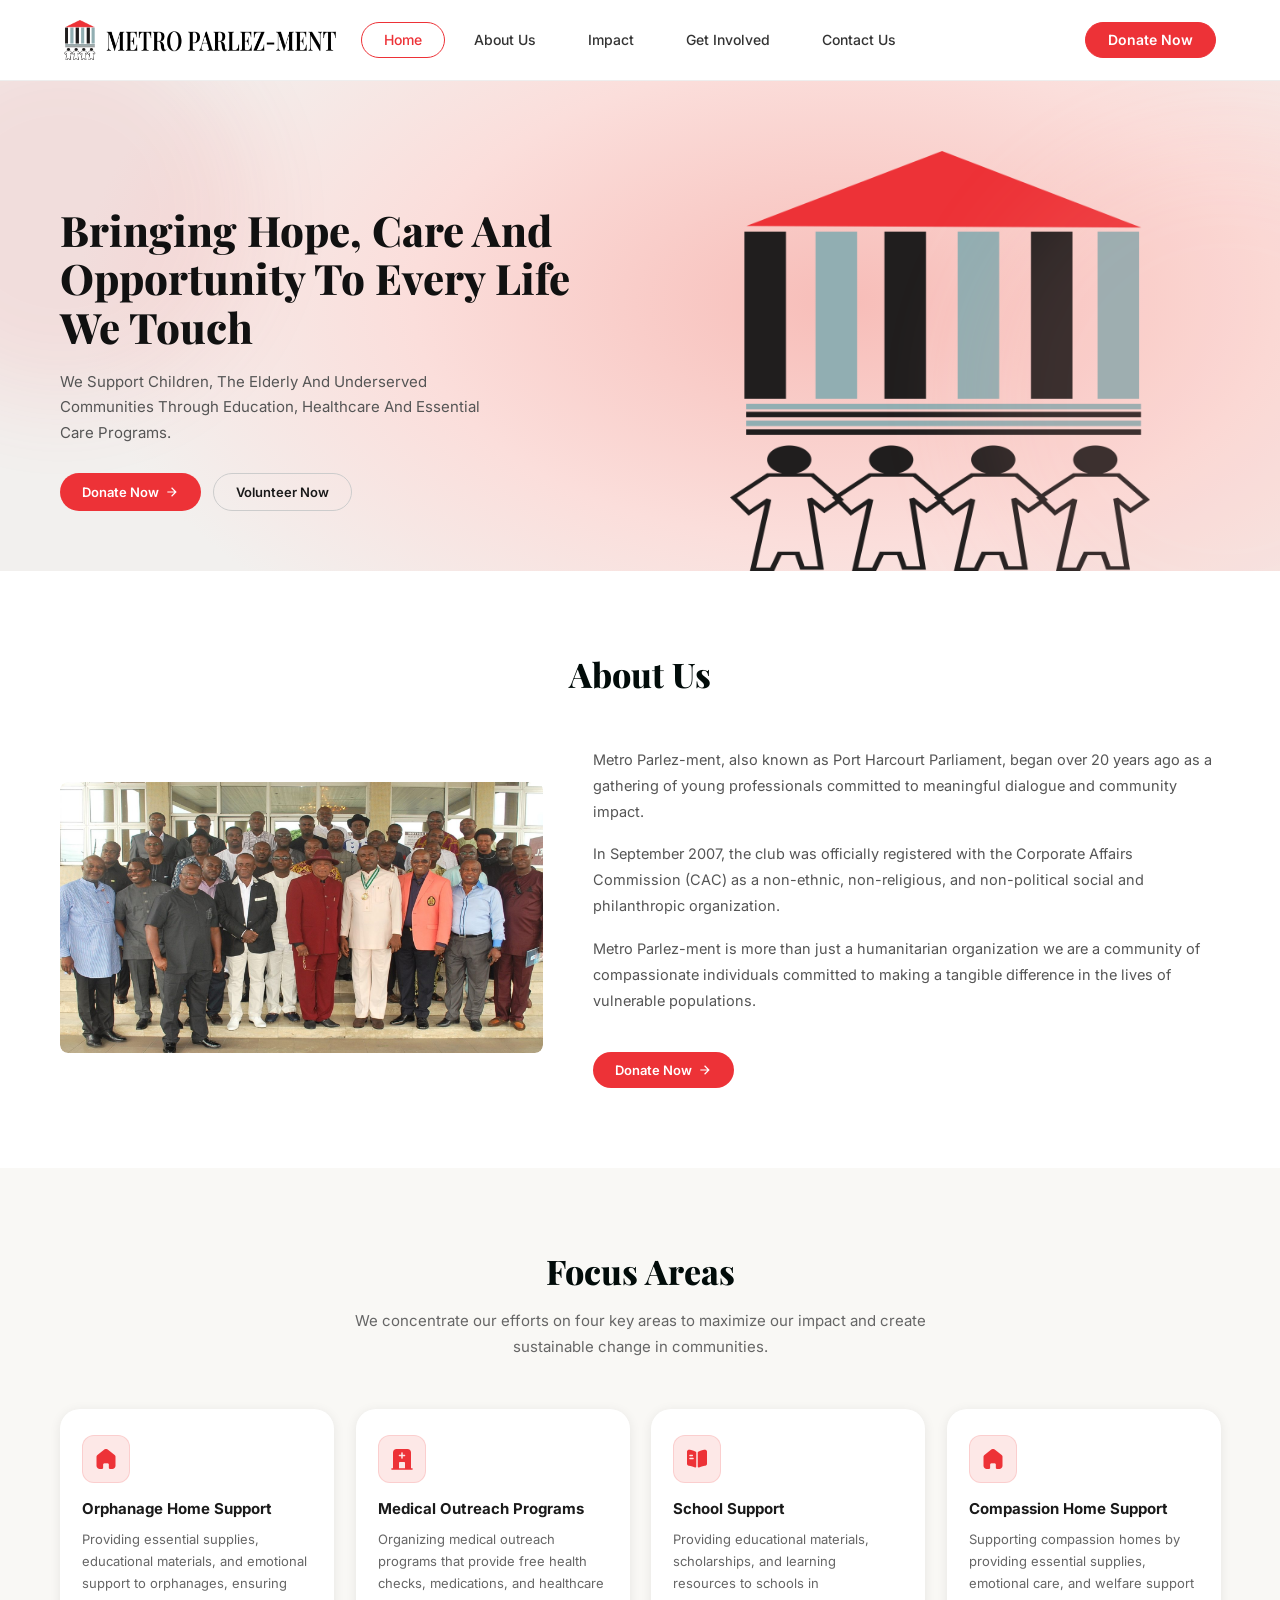
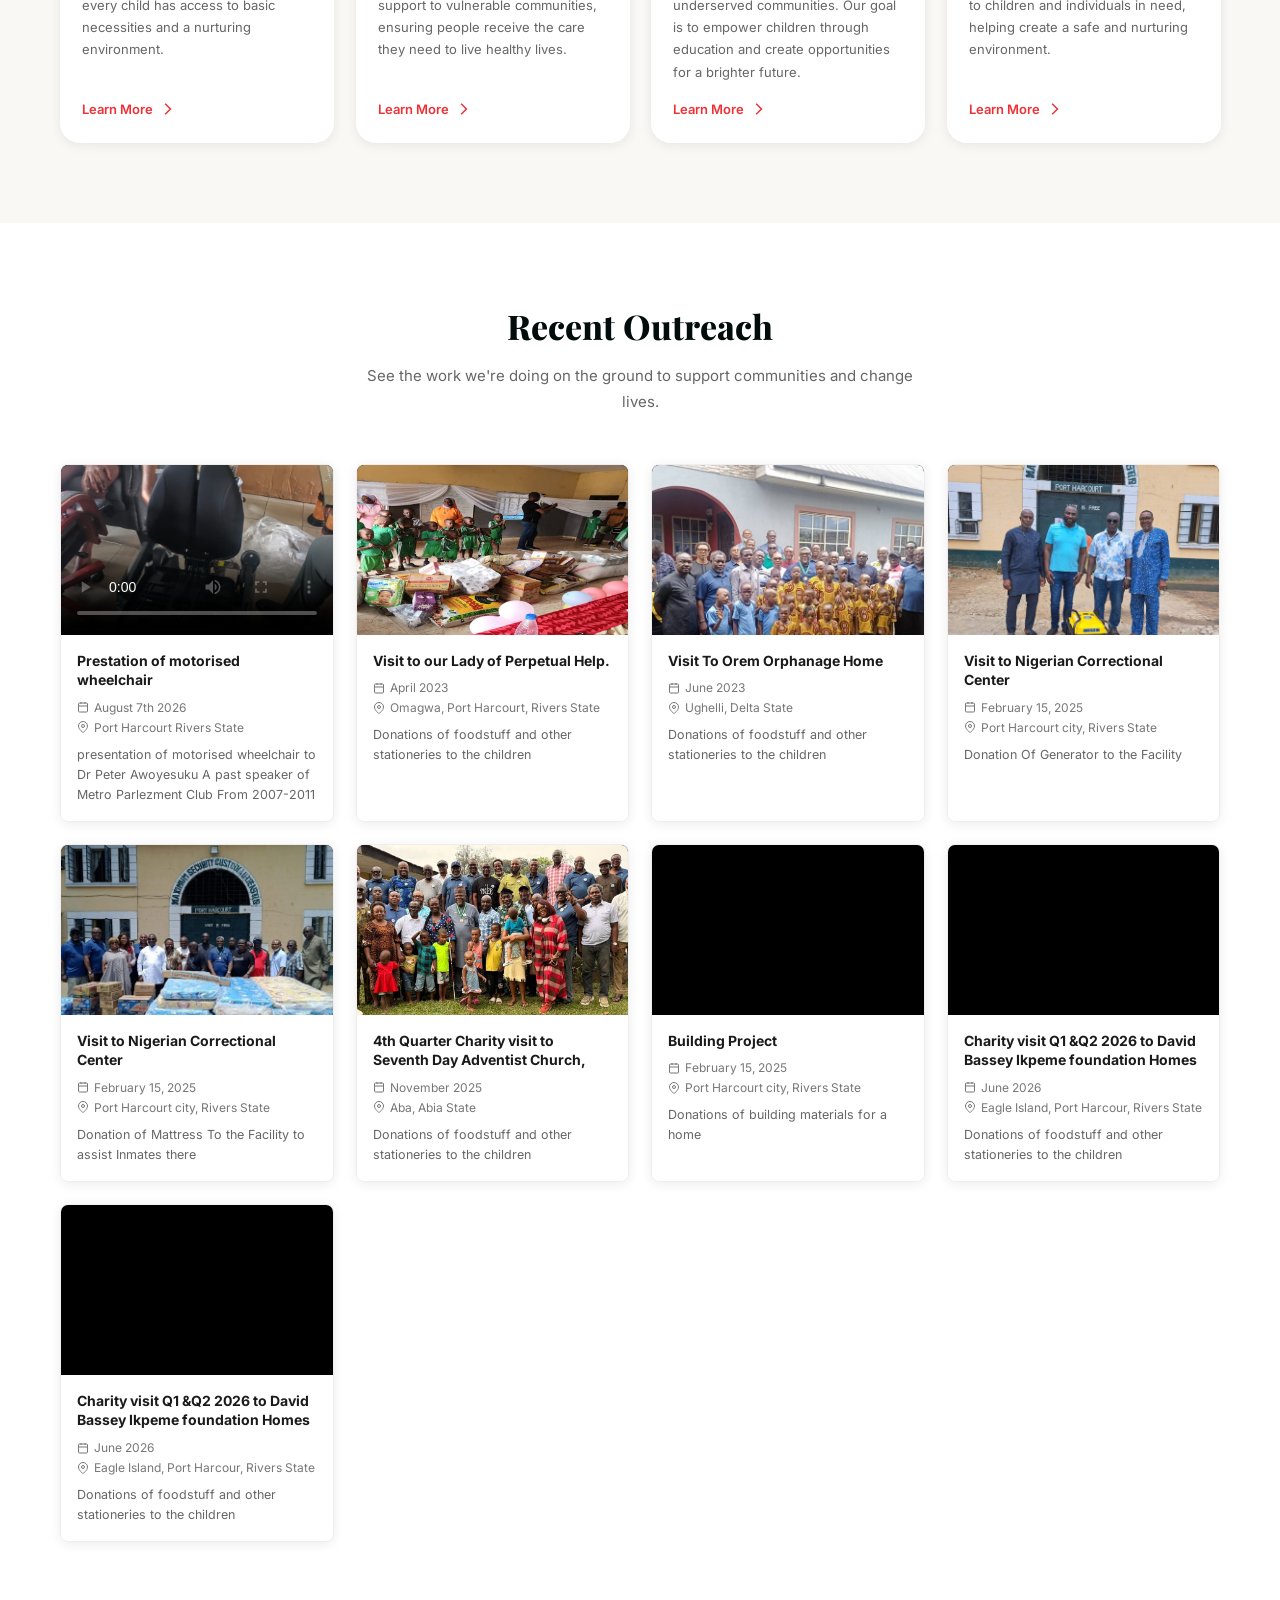
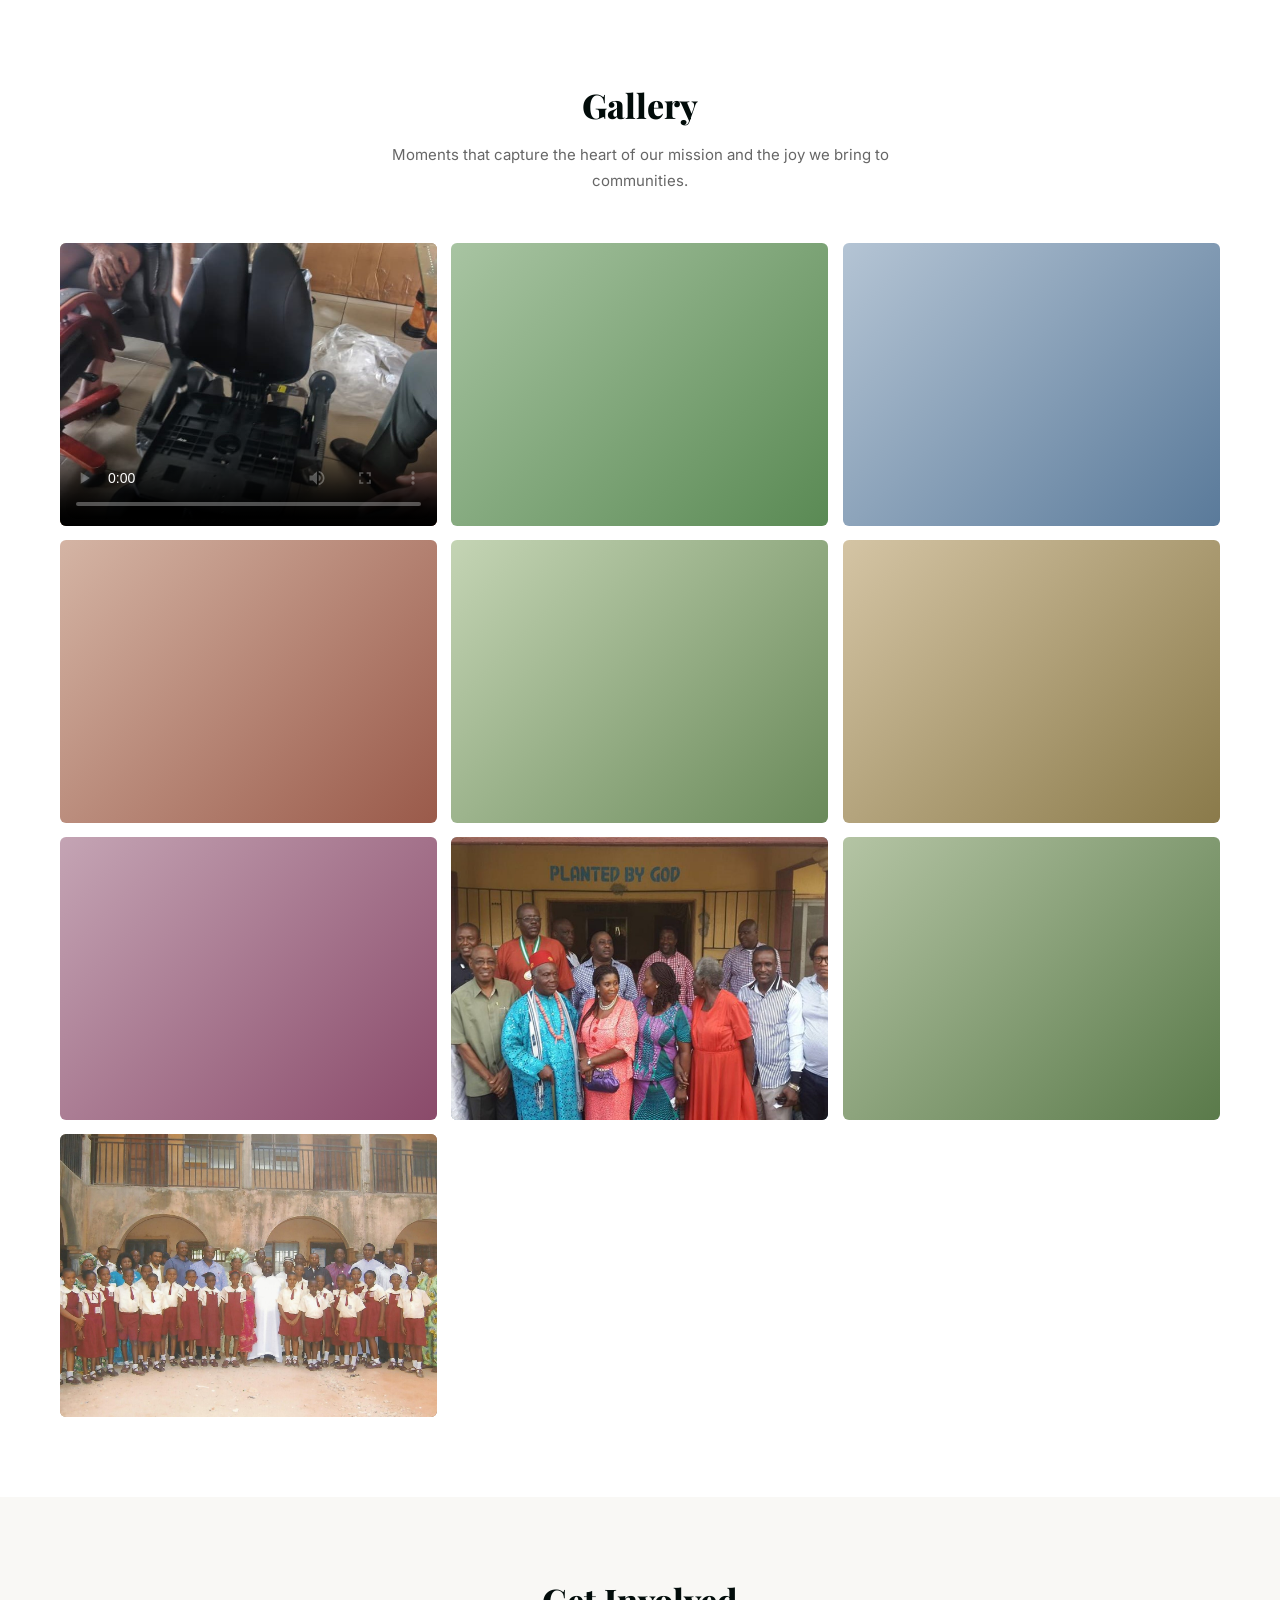
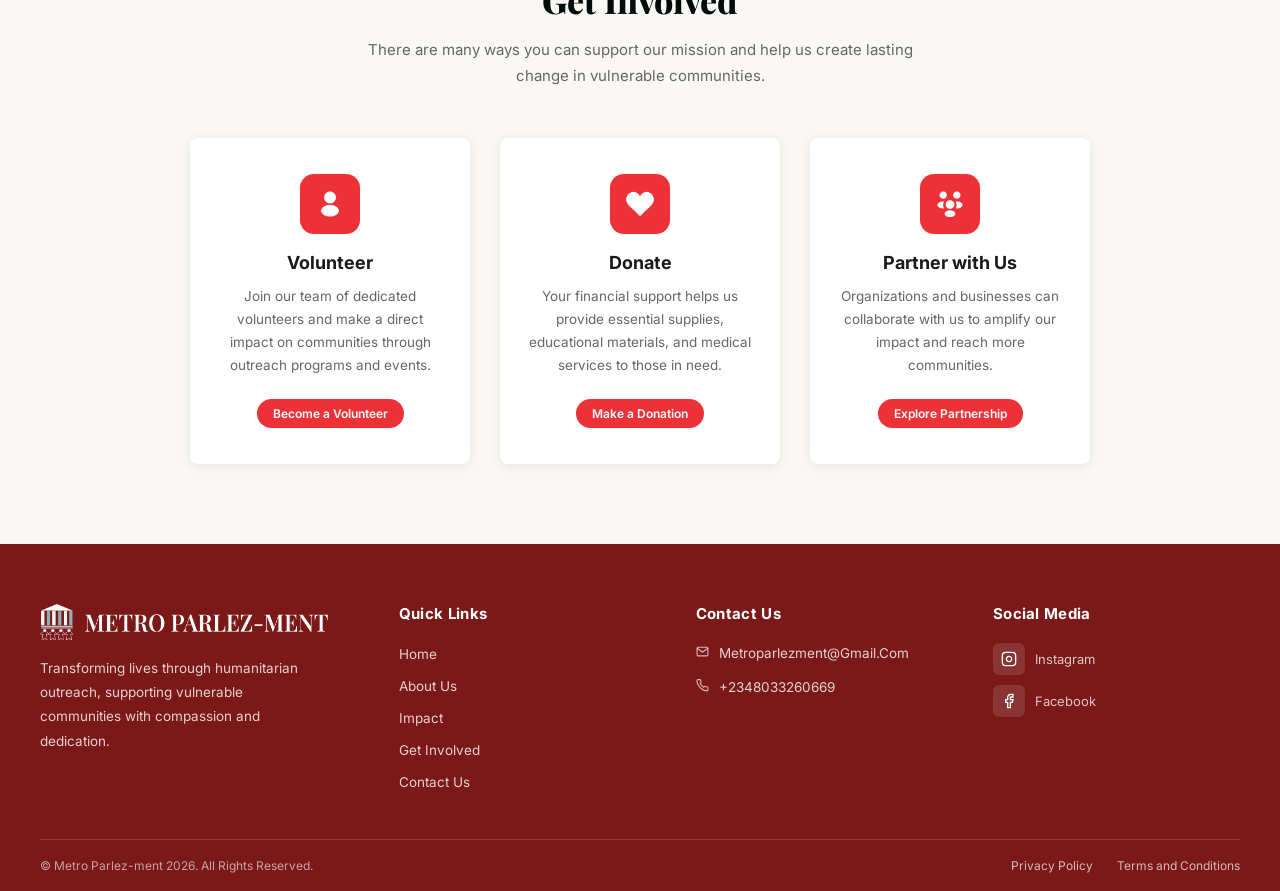
==== index.html @ 136efdf8 "update the website" ====
<!doctype html>
<html lang="en">
  <head>
    <meta charset="UTF-8" />
    <meta name="viewport" content="width=device-width, initial-scale=1.0" />
    <meta
      name="description"
      content="Metro Parlez-Ment is a charity and community outreach organization in Port Harcourt, Rivers State, focused on medical support, education, orphan care, and humanitarian impact."
    />
    <meta name="robots" content="index, follow" />
    <meta name="theme-color" content="#ed3237" />
    <meta
      property="og:title"
      content="Metro Parlez-Ment | Charity & Community Outreach in Port Harcourt"
    />
    <meta
      property="og:description"
      content="Supporting communities across Port Harcourt and beyond through outreach, care, education, and humanitarian impact."
    />
    <meta property="og:type" content="website" />
    <meta property="og:site_name" content="Metro Parlez-Ment" />
    <meta property="og:image" content="Asset/Logo-hero.png" />
    <meta property="og:locale" content="en_NG" />
    <meta name="twitter:card" content="summary_large_image" />
    <meta
      name="twitter:title"
      content="Metro Parlez-Ment | Charity & Community Outreach in Port Harcourt"
    />
    <meta
      name="twitter:description"
      content="Supporting communities across Port Harcourt and beyond through outreach, care, education, and humanitarian impact."
    />
    <link rel="canonical" href="https://www.metroparlez-ment.org/" />
    <title>
      Metro Parlez-Ment | Charity & Community Outreach in Port Harcourt
    </title>
    <link rel="preconnect" href="https://fonts.googleapis.com" />
    <link rel="preconnect" href="https://fonts.gstatic.com" crossorigin />
    <link
      href="https://fonts.googleapis.com/css2?family=Inter:wght@400;500;600;700;800&family=Playfair+Display:wght@600;700;800;900&display=swap"
      rel="stylesheet"
    />
    <style>
      *,
      *::before,
      *::after {
        box-sizing: border-box;
        margin: 0;
        padding: 0;
      }

      :root {
        --red: #ed3237;
        --red-dark: #be2929;
        --footer-bg: #7b1818;
        --text-dark: #1a1a1a;
        --text-heading: #020c0a;
        --text-muted: #555;
        --bg-light: #f5f4f0;
        --bg-white: #ffffff;
        --card-shadow: 0 2px 12px rgba(0, 0, 0, 0.08);
        --radius: 8px;
      }

      body {
        font-family: "Inter", sans-serif;
        color: var(--text-dark);
        background: #fff;
      }

      /* Display headings use the Playfair Display serif per Figma design tokens */
      h1,
      h2 {
        font-family: "Playfair Display", Georgia, serif;
        color: var(--text-heading);
      }

      a {
        text-decoration: none;
        color: inherit;
      }
      ul {
        list-style: none;
      }
      img {
        display: block;
        max-width: 100%;
      }

      .nav-logo {
        display: flex;
        align-items: center;
        gap: 12px;
        font-weight: 800;
        font-size: 13px;
        letter-spacing: 0.5px;
        text-transform: uppercase;
        color: #1a1a1a;
        white-space: nowrap;
        flex-shrink: 0;
      }

      .nav-logo img {
        height: 36px;
        width: auto;
        flex-shrink: 0;
      }

      /* ── BUTTONS ── */
      .btn {
        display: inline-flex;
        align-items: center;
        gap: 6px;
        padding: 10px 22px;
        border-radius: 24px;
        font-size: 13px;
        font-weight: 600;
        cursor: pointer;
        transition: all 0.2s;
        border: none;
      }
      .btn-primary {
        background: var(--red);
        color: #fff;
      }
      .btn-primary:hover {
        background: var(--red-dark);
      }
      .btn-outline {
        background: transparent;
        color: var(--text-dark);
        border: 1.5px solid #ccc;
      }
      .btn-outline:hover {
        border-color: #999;
      }
      .btn-sm {
        padding: 7px 16px;
        font-size: 12px;
      }

      /* ── HERO ── */
      .hero {
        position: relative;
        background: radial-gradient(
          ellipse 75% 110% at 66% 45%,
          #f7bdb8 0%,
          #fbdedb 45%,
          #f2f0ee 80%
        );
        padding: 70px 60px 0;
        display: grid;
        grid-template-columns: 1fr 1fr;
        align-items: end;
        gap: 40px;
        min-height: 440px;
        overflow: hidden;
      }
      .hero::before,
      .hero::after {
        content: "";
        position: absolute;
        border-radius: 50%;
        filter: blur(48px);
        opacity: 0.45;
        pointer-events: none;
      }
      .hero::before {
        width: 380px;
        height: 380px;
        top: -12%;
        left: -10%;
        background: rgba(237, 50, 55, 0.22);
        animation: hero-glow-drift 20s ease-in-out infinite;
      }
      .hero::after {
        width: 520px;
        height: 520px;
        bottom: -18%;
        right: -16%;
        background: rgba(255, 176, 170, 0.28);
        animation: hero-glow-drift-alt 22s ease-in-out infinite;
      }

      @keyframes hero-glow-drift {
        0%,
        100% {
          transform: translate3d(0, 0, 0) scale(1);
        }
        50% {
          transform: translate3d(18px, 12px, 0) scale(1.05);
        }
      }
      @keyframes hero-glow-drift-alt {
        0%,
        100% {
          transform: translate3d(0, 0, 0) scale(1);
        }
        50% {
          transform: translate3d(-20px, -14px, 0) scale(1.08);
        }
      }

      .hero-content {
        padding-bottom: 60px;
      }

      .hero-content h1,
      .hero-content p {
        opacity: 0;
        transform: translateY(20px);
        animation: hero-text-pop 1.15s ease-out forwards;
      }

      .hero-content h1 {
        font-size: 42px;
        font-weight: 800;
        line-height: 1.15;
        margin-bottom: 18px;
        color: #111;
        animation-delay: 0.2s;
      }

      .hero-content p {
        font-size: 15px;
        color: #555;
        line-height: 1.7;
        margin-bottom: 28px;
        max-width: 440px;
        animation-delay: 0.4s;
      }

      @keyframes hero-text-pop {
        to {
          opacity: 1;
          transform: translateY(0);
        }
      }

      .hero-actions {
        display: flex;
        gap: 12px;
        flex-wrap: wrap;
      }

      .hero-illustration {
        display: flex;
        justify-content: center;
        align-items: flex-end;
      }

      .hero-illustration img {
        width: 100%;
        max-width: 420px;
        height: auto;
        display: block;
      }

      /* ── SECTIONS SHARED ── */
      section {
        padding: 80px 60px;
        max-width: 1320px;
        margin-left: auto;
        margin-right: auto;
      }

      .section-header {
        text-align: center;
        margin-bottom: 50px;
      }
      .section-header h2 {
        font-size: 34px;
        font-weight: 800;
        margin-bottom: 14px;
      }
      .section-header p {
        font-size: 15px;
        color: #666;
        max-width: 580px;
        margin: 0 auto;
        line-height: 1.7;
      }

      /* ── ABOUT US ── */
      .about {
        background: #fff;
      }
      .about-grid {
        display: grid;
        grid-template-columns: 1fr 1.3fr;
        gap: 50px;
        align-items: center;
        max-width: none;
        margin: 0;
      }

      .about-image {
        border-radius: var(--radius);
        overflow: hidden;
      }

      .about-image img {
        width: 100%;
        height: auto;
        aspect-ratio: 16/9;
        object-fit: cover;
        max-height: 420px;
      }

      .about-image-placeholder {
        width: 100%;
        height: auto;
        aspect-ratio: 16/9;
        max-height: 420px;
        background: linear-gradient(135deg, #e8d5c4 0%, #c4a882 100%);
        display: flex;
        align-items: center;
        justify-content: center;
        border-radius: var(--radius);
        font-size: 14px;
        color: #8b6b4a;
      }

      .about-content h2 {
        font-size: 34px;
        font-weight: 800;
        margin-bottom: 20px;
      }

      .about-content p {
        font-size: 14.5px;
        color: #555;
        line-height: 1.8;
        margin-bottom: 16px;
      }

      /* ── FOCUS AREAS ── */
      .focus {
        background: #f9f8f5;
      }

      .focus-grid {
        display: grid;
        grid-template-columns: repeat(4, 1fr);
        gap: 22px;
        max-width: none;
        margin: 0;
      }

      .focus-card {
        background: #fff;
        border-radius: var(--radius);
        padding: 26px 22px;
        box-shadow: var(--card-shadow);
        display: flex;
        flex-direction: column;
      }

      /* All four focus icons share identical size, radius, border and tint */
      .focus-icon {
        width: 48px;
        height: 48px;
        border-radius: 12px;
        display: flex;
        align-items: center;
        justify-content: center;
        margin-bottom: 16px;
        font-size: 20px;
        background: #fde8e7;
        border: 1px solid rgba(237, 50, 55, 0.14);
      }
      .icon-red,
      .icon-green,
      .icon-blue {
        background: #fde8e7;
      }
      .focus-icon img {
        width: 24px;
        height: 24px;
        object-fit: contain;
      }

      .focus-card h3 {
        font-size: 15px;
        font-weight: 700;
        margin-bottom: 10px;
      }

      .focus-card p {
        font-size: 13px;
        color: #666;
        line-height: 1.7;
        margin-bottom: 18px;
        flex: 1 1 auto;
      }

      .learn-more {
        font-size: 13px;
        font-weight: 600;
        color: var(--red);
        display: inline-flex;
        align-items: center;
        gap: 8px;
        margin-top: auto;
      }
      .learn-more:hover {
        text-decoration: underline;
      }
      .learn-more .icon-arrow {
        width: 14px;
        height: 14px;
        display: inline-block;
      }
      .btn .icon-arrow,
      .btn-primary .icon-arrow {
        width: 14px;
        height: 14px;
        display: inline-block;
      }

      /* ── RECENT OUTREACH ── */
      .outreach {
        background: #fff;
      }

      .outreach-grid {
        display: grid;
        grid-template-columns: repeat(4, 1fr);
        gap: 22px;
        max-width: none;
        margin: 0;
      }

      .outreach-card {
        border-radius: var(--radius);
        overflow: hidden;
        border: 1px solid #eee;
        box-shadow: var(--card-shadow);
      }

      .outreach-card-img {
        height: 170px;
        background: linear-gradient(135deg, #c9b69a 0%, #a08060 100%);
        overflow: hidden;
      }

      .outreach-card-img img,
      .outreach-card-img video {
        width: 100%;
        height: 100%;
        object-fit: cover;
        object-position: center 18%;
        display: block;
        background: #000;
      }

      .outreach-card-body {
        padding: 16px;
      }

      .outreach-card-body h3 {
        font-size: 14px;
        font-weight: 700;
        margin-bottom: 10px;
        line-height: 1.4;
      }

      .outreach-meta {
        display: flex;
        flex-direction: column;
        gap: 5px;
        margin-bottom: 10px;
      }

      .outreach-meta span {
        font-size: 12px;
        color: #777;
        display: flex;
        align-items: center;
        gap: 5px;
      }

      .outreach-meta svg {
        flex-shrink: 0;
      }

      .outreach-card-body p {
        font-size: 12.5px;
        color: #666;
        line-height: 1.6;
      }

      /* ── GALLERY ── */
      .gallery {
        background: #fff;
        padding-top: 60px;
      }

      .gallery-grid {
        display: grid;
        grid-template-columns: repeat(3, 1fr);
        gap: 14px;
        max-width: none;
        margin: 0;
      }

      .gallery-item {
        border-radius: 6px;
        overflow: hidden;
        aspect-ratio: 4/3;
        background: linear-gradient(135deg, #c9b69a, #8a6545);
      }

      .gallery-item img,
      .gallery-item video {
        width: 100%;
        height: 100%;
        object-fit: cover;
        object-position: center 18%;
        display: block;
        transition: transform 0.3s;
      }

      .gallery-item:hover img,
      .gallery-item:hover video {
        transform: scale(1.04);
      }

      /* placeholder gallery items */
      .gallery-item:nth-child(1) {
        background: linear-gradient(135deg, #c9b69a 0%, #8a6545 100%);
      }
      .gallery-item:nth-child(2) {
        background: linear-gradient(135deg, #a8c4a2 0%, #5a8a54 100%);
      }
      .gallery-item:nth-child(3) {
        background: linear-gradient(135deg, #b4c4d4 0%, #5a7a9a 100%);
      }
      .gallery-item:nth-child(4) {
        background: linear-gradient(135deg, #d4b4a4 0%, #9a5a4a 100%);
      }
      .gallery-item:nth-child(5) {
        background: linear-gradient(135deg, #c4d4b4 0%, #6a8a5a 100%);
      }
      .gallery-item:nth-child(6) {
        background: linear-gradient(135deg, #d4c4a4 0%, #8a7a4a 100%);
      }
      .gallery-item:nth-child(7) {
        background: linear-gradient(135deg, #c4a4b4 0%, #8a4a6a 100%);
      }
      .gallery-item:nth-child(8) {
        background: linear-gradient(135deg, #a4b4c4 0%, #4a6a8a 100%);
      }
      .gallery-item:nth-child(9) {
        background: linear-gradient(135deg, #b4c4a4 0%, #5a7a4a 100%);
      }

      /* ── GET INVOLVED ── */
      .get-involved {
        background: #f9f8f5;
      }

      .involved-grid {
        display: grid;
        grid-template-columns: repeat(3, 1fr);
        gap: 30px;
        max-width: 900px;
        margin: 0 auto;
      }

      .involved-card {
        background: #fff;
        border-radius: var(--radius);
        padding: 36px 28px;
        text-align: center;
        box-shadow: var(--card-shadow);
      }

      .involved-icon {
        width: 60px;
        height: 60px;
        background: var(--red);
        border-radius: 14px;
        display: flex;
        align-items: center;
        justify-content: center;
        margin: 0 auto 18px;
      }

      .involved-card h3 {
        font-size: 18px;
        font-weight: 700;
        margin-bottom: 12px;
      }

      .involved-card p {
        font-size: 13.5px;
        color: #666;
        line-height: 1.7;
        margin-bottom: 22px;
      }

      /* ── FOOTER ── */
      footer {
        background: var(--footer-bg);
        color: #fff;
        padding: 60px 40px 0;
      }

      .footer-grid {
        display: grid;
        grid-template-columns: 1.5fr 1.2fr 1.2fr 1.2fr;
        gap: 50px;
        padding-bottom: 48px;
        max-width: 1320px;
        margin: 0 auto;
      }

      .footer-brand {
        padding-right: 20px;
      }

      .footer-brand .nav-logo {
        color: #fff;
        margin-bottom: 16px;
        font-size: 14px;
      }

      .footer-brand .nav-logo img {
        height: 36px;
        width: auto;
      }

      .footer-brand p {
        font-size: 13.5px;
        color: rgba(255, 255, 255, 0.8);
        line-height: 1.8;
        max-width: 280px;
      }

      .footer-col {
        display: flex;
        flex-direction: column;
      }

      .footer-col h4 {
        font-size: 15px;
        font-weight: 700;
        margin-bottom: 20px;
        color: #fff;
        letter-spacing: 0.3px;
      }

      .footer-col ul {
        display: flex;
        flex-direction: column;
        gap: 12px;
      }

      .footer-col ul li {
        margin-bottom: 0;
      }

      .footer-col ul li a {
        font-size: 13.5px;
        color: rgba(255, 255, 255, 0.8);
        transition: color 0.2s;
      }

      .footer-col ul li a:hover {
        color: #fff;
      }

      .footer-contact-item {
        display: flex;
        align-items: flex-start;
        gap: 10px;
        margin-bottom: 14px;
        font-size: 13.5px;
        color: rgba(255, 255, 255, 0.8);
        line-height: 1.5;
      }

      .footer-contact-item svg {
        margin-top: 2px;
        flex-shrink: 0;
      }

      .social-links {
        display: flex;
        flex-direction: column;
        gap: 10px;
      }

      .social-link {
        display: flex;
        align-items: center;
        gap: 10px;
        font-size: 13px;
        color: rgba(255, 255, 255, 0.75);
        transition: color 0.2s;
      }

      .social-link:hover {
        color: #fff;
      }

      .social-icon {
        width: 32px;
        height: 32px;
        border-radius: 6px;
        background: rgba(255, 255, 255, 0.12);
        display: flex;
        align-items: center;
        justify-content: center;
      }

      .footer-bottom {
        border-top: 1px solid rgba(255, 255, 255, 0.15);
        padding: 18px 0;
        display: flex;
        align-items: center;
        justify-content: space-between;
      }

      .footer-bottom p {
        font-size: 12px;
        color: rgba(255, 255, 255, 0.6);
      }

      .footer-bottom-links {
        display: flex;
        gap: 24px;
      }

      .footer-bottom-links a {
        font-size: 12px;
        color: rgba(255, 255, 255, 0.7);
      }

      .footer-bottom-links a:hover {
        color: #fff;
      }

      /* ── DIVIDER SPACING ── */
      .about-standalone {
        padding: 80px 60px;
      }
      .about-standalone .section-header {
        margin-bottom: 50px;
      }

      /* ════════════════════════════════════════
         RESPONSIVE — TABLET (769px – 1024px)
      ════════════════════════════════════════ */
      @media (min-width: 769px) and (max-width: 1024px) {
        section {
          padding: 60px 30px;
        }
        .about-standalone {
          padding: 60px 30px;
        }
        footer {
          padding: 50px 30px 0;
        }

        .hero {
          padding: 50px 30px 0 !important;
        }
        .hero-content {
          padding: 0 0 40px !important;
        }
        .hero-content h1 {
          font-size: 34px;
        }

        .about-grid {
          gap: 30px;
        }
        .focus-grid {
          grid-template-columns: repeat(2, 1fr);
        }
        .outreach-grid {
          grid-template-columns: repeat(2, 1fr);
        }

        .footer-grid {
          grid-template-columns: 1fr 1fr;
          gap: 28px;
        }
      }

      /* ════════════════════════════════════════
         RESPONSIVE — MOBILE (≤ 768px)
      ════════════════════════════════════════ */
      @media (max-width: 768px) {
        /* Hero */
        .hero {
          grid-template-columns: 1fr !important;
          padding: 36px 16px 0 !important;
          min-height: auto;
          gap: 0;
        }
        .hero-content {
          padding: 0 0 30px !important;
        }
        .hero-content h1 {
          font-size: 26px;
        }
        .hero-content p {
          font-size: 14px;
        }
        .hero-illustration {
          display: none;
        }

        /* Sections */
        section {
          padding: 50px 16px;
        }
        .about-standalone {
          padding: 50px 16px;
        }
        .gallery {
          padding-top: 50px;
        }

        /* Section header */
        .section-header h2 {
          font-size: 24px;
        }

        /* About */
        .about-grid {
          grid-template-columns: 1fr;
          gap: 24px;
        }

        /* Focus areas */
        .focus-grid {
          grid-template-columns: repeat(2, 1fr);
          gap: 14px;
        }
        .focus-card {
          padding: 18px 16px;
        }

        /* Outreach */
        .outreach-grid {
          grid-template-columns: 1fr;
        }

        /* Gallery */
        .gallery-grid {
          grid-template-columns: repeat(2, 1fr);
          gap: 8px;
        }

        /* Get Involved */
        .involved-grid {
          grid-template-columns: 1fr;
          max-width: 100%;
        }

        /* Footer */
        footer {
          padding: 40px 16px 0;
        }
        .footer-grid {
          grid-template-columns: 1fr;
          gap: 28px;
        }
        .footer-bottom {
          flex-direction: column;
          gap: 8px;
          text-align: center;
          padding: 16px 0;
        }
      }
    </style>
    <link rel="stylesheet" href="nav.css" />
    <script src="nav.js" defer></script>
  </head>
  <body>
    <!-- HERO -->
    <section class="hero">
      <div class="hero-content">
        <h1>Bringing Hope, Care And Opportunity To Every Life We Touch</h1>
        <p>
          We Support Children, The Elderly And Underserved Communities Through
          Education, Healthcare And Essential Care Programs.
        </p>
        <div class="hero-actions">
          <a href="donate.html" class="btn btn-primary"
            >Donate Now
            <svg
              class="icon-arrow"
              width="14"
              height="14"
              viewBox="0 -960 960 960"
              fill="currentColor"
              xmlns="http://www.w3.org/2000/svg"
            >
              <path
                d="M647-440H160v-80h487L423-744l57-56 320 320-320 320-57-56 224-224Z"
              /></svg
          ></a>
          <a href="#involved" class="btn btn-outline">Volunteer Now</a>
        </div>
      </div>

      <div class="hero-illustration">
        <img src="Asset/Logo-hero.png" alt="Metro Parlez-Ment illustration" />
      </div>
    </section>

    <!-- ABOUT US -->
    <section id="about" class="about-standalone">
      <div class="section-header">
        <h2>About Us</h2>
      </div>
      <div class="about-grid">
        <div class="about-image">
          <img
            loading="lazy"
            decoding="async"
            src="Asset/About-middle-image.jpg"
            alt="Metro Parlez-Ment group"
            style="
              width: 100%;
              object-fit: cover;
              border-radius: 8px;
              display: block;
            "
          />
        </div>
        <div class="about-content">
          <p>
            Metro Parlez-ment, also known as Port Harcourt Parliament, began
            over 20 years ago as a gathering of young professionals committed to
            meaningful dialogue and community impact.
          </p>
          <p style="margin-top: 12px">
            In September 2007, the club was officially registered with the
            Corporate Affairs Commission (CAC) as a non-ethnic, non-religious,
            and non-political social and philanthropic organization.
          </p>
          <p style="margin-top: 12px">
            Metro Parlez-ment is more than just a humanitarian organization we
            are a community of compassionate individuals committed to making a
            tangible difference in the lives of vulnerable populations.
          </p>
          <a href="donate.html" class="btn btn-primary" style="margin-top: 22px"
            >Donate Now
            <svg
              class="icon-arrow"
              width="14"
              height="14"
              viewBox="0 -960 960 960"
              fill="currentColor"
              xmlns="http://www.w3.org/2000/svg"
            >
              <path
                d="M647-440H160v-80h487L423-744l57-56 320 320-320 320-57-56 224-224Z"
              /></svg
          ></a>
        </div>
      </div>
    </section>

    <!-- FOCUS AREAS -->
    <section id="focus" class="focus">
      <div class="section-header">
        <h2>Focus Areas</h2>
        <p>
          We concentrate our efforts on four key areas to maximize our impact
          and create sustainable change in communities.
        </p>
      </div>
      <div class="focus-grid">
        <div class="focus-card">
          <div class="focus-icon icon-red">
            <img
              loading="lazy"
              decoding="async"
              src="Asset/Icon/home.png"
              alt="Home"
              style="width: 24px; height: 24px; object-fit: contain"
            />
          </div>
          <h3>Orphanage Home Support</h3>
          <p>
            Providing essential supplies, educational materials, and emotional
            support to orphanages, ensuring every child has access to basic
            necessities and a nurturing environment.
          </p>
          <a href="impact.html" class="learn-more"
            >Learn More
            <svg
              class="icon-arrow"
              width="14"
              height="14"
              viewBox="0 -960 960 960"
              fill="currentColor"
              xmlns="http://www.w3.org/2000/svg"
            >
              <path
                d="m321-80-71-71 329-329-329-329 71-71 400 400L321-80Z"
              /></svg
          ></a>
        </div>

        <div class="focus-card">
          <div class="focus-icon icon-green">
            <img
              loading="lazy"
              decoding="async"
              src="Asset/Icon/hospital.png"
              alt="Hospital"
              style="width: 24px; height: 24px; object-fit: contain"
            />
          </div>
          <h3>Medical Outreach Programs</h3>
          <p>
            Organizing medical outreach programs that provide free health
            checks, medications, and healthcare support to vulnerable
            communities, ensuring people receive the care they need to live
            healthy lives.
          </p>
          <a href="impact.html" class="learn-more"
            >Learn More
            <svg
              class="icon-arrow"
              width="14"
              height="14"
              viewBox="0 -960 960 960"
              fill="currentColor"
              xmlns="http://www.w3.org/2000/svg"
            >
              <path
                d="m321-80-71-71 329-329-329-329 71-71 400 400L321-80Z"
              /></svg
          ></a>
        </div>

        <div class="focus-card">
          <div class="focus-icon icon-blue">
            <img
              loading="lazy"
              decoding="async"
              src="Asset/Icon/book.png"
              alt="Book"
              style="width: 24px; height: 24px; object-fit: contain"
            />
          </div>
          <h3>School Support</h3>
          <p>
            Providing educational materials, scholarships, and learning
            resources to schools in underserved communities. Our goal is to
            empower children through education and create opportunities for a
            brighter future.
          </p>
          <a href="impact.html" class="learn-more"
            >Learn More
            <svg
              class="icon-arrow"
              width="14"
              height="14"
              viewBox="0 -960 960 960"
              fill="currentColor"
              xmlns="http://www.w3.org/2000/svg"
            >
              <path
                d="m321-80-71-71 329-329-329-329 71-71 400 400L321-80Z"
              /></svg
          ></a>
        </div>

        <div class="focus-card">
          <div class="focus-icon icon-red">
            <img
              loading="lazy"
              decoding="async"
              src="Asset/Icon/home.png"
              alt="Home"
              style="width: 24px; height: 24px; object-fit: contain"
            />
          </div>
          <h3>Compassion Home Support</h3>
          <p>
            Supporting compassion homes by providing essential supplies,
            emotional care, and welfare support to children and individuals in
            need, helping create a safe and nurturing environment.
          </p>
          <a href="impact.html" class="learn-more"
            >Learn More
            <svg
              class="icon-arrow"
              width="14"
              height="14"
              viewBox="0 -960 960 960"
              fill="currentColor"
              xmlns="http://www.w3.org/2000/svg"
            >
              <path
                d="m321-80-71-71 329-329-329-329 71-71 400 400L321-80Z"
              /></svg
          ></a>
        </div>
      </div>
    </section>

    <!-- RECENT OUTREACH -->
    <section class="outreach">
      <div class="section-header">
        <h2>Recent Outreach</h2>
        <p>
          See the work we're doing on the ground to support communities and
          change lives.
        </p>
      </div>
      <div class="outreach-grid">
        <div class="outreach-card">
          <div class="outreach-card-img">
            <video
              controls
              preload="metadata"
              poster="Asset/Wheelchair.jpeg"
              aria-label="Presentation of motorised wheelchair"
            >
              <source src="Asset/wheelchair 2.mp4" type="video/mp4" />
            </video>
          </div>
          <div class="outreach-card-body">
            <h3>Prestation of motorised wheelchair</h3>
            <div class="outreach-meta">
              <span>
                <svg
                  width="12"
                  height="12"
                  viewBox="0 0 24 24"
                  fill="none"
                  stroke="currentColor"
                  stroke-width="2"
                >
                  <rect x="3" y="4" width="18" height="18" rx="2" ry="2" />
                  <line x1="16" y1="2" x2="16" y2="6" />
                  <line x1="8" y1="2" x2="8" y2="6" />
                  <line x1="3" y1="10" x2="21" y2="10" />
                </svg>
                August 7th 2026
              </span>
              <span>
                <svg
                  width="12"
                  height="12"
                  viewBox="0 0 24 24"
                  fill="none"
                  stroke="currentColor"
                  stroke-width="2"
                >
                  <path d="M21 10c0 7-9 13-9 13s-9-6-9-13a9 9 0 0 1 18 0z" />
                  <circle cx="12" cy="10" r="3" />
                </svg>
                Port Harcourt Rivers State
              </span>
            </div>
            <p>
              presentation of motorised wheelchair to Dr Peter Awoyesuku A past
              speaker of Metro Parlezment Club From 2007-2011
            </p>
          </div>
        </div>

        <div class="outreach-card">
          <div class="outreach-card-img">
            <img
              loading="lazy"
              decoding="async"
              src="Asset/Visit to our Lady of Perpetual Help..png"
              alt="Visit to our Lady of Perpetual Help. "
            />
          </div>
          <div class="outreach-card-body">
            <h3>Visit to our Lady of Perpetual Help.</h3>
            <div class="outreach-meta">
              <span>
                <svg
                  width="12"
                  height="12"
                  viewBox="0 0 24 24"
                  fill="none"
                  stroke="currentColor"
                  stroke-width="2"
                >
                  <rect x="3" y="4" width="18" height="18" rx="2" ry="2" />
                  <line x1="16" y1="2" x2="16" y2="6" />
                  <line x1="8" y1="2" x2="8" y2="6" />
                  <line x1="3" y1="10" x2="21" y2="10" />
                </svg>
                April 2023
              </span>
              <span>
                <svg
                  width="12"
                  height="12"
                  viewBox="0 0 24 24"
                  fill="none"
                  stroke="currentColor"
                  stroke-width="2"
                >
                  <path d="M21 10c0 7-9 13-9 13s-9-6-9-13a9 9 0 0 1 18 0z" />
                  <circle cx="12" cy="10" r="3" />
                </svg>
                Omagwa, Port Harcourt, Rivers State
              </span>
            </div>
            <p>Donations of foodstuff and other stationeries to the children</p>
          </div>
        </div>

        <div class="outreach-card">
          <div class="outreach-card-img">
            <img
              loading="lazy"
              decoding="async"
              src="Asset/Visit to orem.jpg"
              alt="Visit to Orem Orphanage Home"
            />
          </div>
          <div class="outreach-card-body">
            <h3>Visit To Orem Orphanage Home</h3>
            <div class="outreach-meta">
              <span>
                <svg
                  width="12"
                  height="12"
                  viewBox="0 0 24 24"
                  fill="none"
                  stroke="currentColor"
                  stroke-width="2"
                >
                  <rect x="3" y="4" width="18" height="18" rx="2" ry="2" />
                  <line x1="16" y1="2" x2="16" y2="6" />
                  <line x1="8" y1="2" x2="8" y2="6" />
                  <line x1="3" y1="10" x2="21" y2="10" />
                </svg>
                June 2023
              </span>
              <span>
                <svg
                  width="12"
                  height="12"
                  viewBox="0 0 24 24"
                  fill="none"
                  stroke="currentColor"
                  stroke-width="2"
                >
                  <path d="M21 10c0 7-9 13-9 13s-9-6-9-13a9 9 0 0 1 18 0z" />
                  <circle cx="12" cy="10" r="3" />
                </svg>
                Ughelli, Delta State
              </span>
            </div>
            <p>Donations of foodstuff and other stationeries to the children</p>
          </div>
        </div>
        <div class="outreach-card">
          <div class="outreach-card-img">
            <img
              loading="lazy"
              decoding="async"
              src="Asset/Correction Center.jpg"
              alt="Visit to Nigeria Correction Center"
              style="object-position: center 30%"
            />
          </div>
          <div class="outreach-card-body">
            <h3>Visit to Nigerian Correctional Center</h3>
            <div class="outreach-meta">
              <span>
                <svg
                  width="12"
                  height="12"
                  viewBox="0 0 24 24"
                  fill="none"
                  stroke="currentColor"
                  stroke-width="2"
                >
                  <rect x="3" y="4" width="18" height="18" rx="2" ry="2" />
                  <line x1="16" y1="2" x2="16" y2="6" />
                  <line x1="8" y1="2" x2="8" y2="6" />
                  <line x1="3" y1="10" x2="21" y2="10" />
                </svg>
                February 15, 2025
              </span>
              <span>
                <svg
                  width="12"
                  height="12"
                  viewBox="0 0 24 24"
                  fill="none"
                  stroke="currentColor"
                  stroke-width="2"
                >
                  <path d="M21 10c0 7-9 13-9 13s-9-6-9-13a9 9 0 0 1 18 0z" />
                  <circle cx="12" cy="10" r="3" />
                </svg>
                Port Harcourt city, Rivers State
              </span>
            </div>
            <p>Donation Of Generator to the Facility</p>
          </div>
        </div>

        <div class="outreach-card">
          <div class="outreach-card-img">
            <img
              loading="lazy"
              decoding="async"
              src="Asset/Correction center 2.jpg"
              alt="Visit to Nigerian Correctional Center 2"
            />
          </div>
          <div class="outreach-card-body">
            <h3>Visit to Nigerian Correctional Center</h3>
            <div class="outreach-meta">
              <span>
                <svg
                  width="12"
                  height="12"
                  viewBox="0 0 24 24"
                  fill="none"
                  stroke="currentColor"
                  stroke-width="2"
                >
                  <rect x="3" y="4" width="18" height="18" rx="2" ry="2" />
                  <line x1="16" y1="2" x2="16" y2="6" />
                  <line x1="8" y1="2" x2="8" y2="6" />
                  <line x1="3" y1="10" x2="21" y2="10" />
                </svg>
                February 15, 2025
              </span>
              <span>
                <svg
                  width="12"
                  height="12"
                  viewBox="0 0 24 24"
                  fill="none"
                  stroke="currentColor"
                  stroke-width="2"
                >
                  <path d="M21 10c0 7-9 13-9 13s-9-6-9-13a9 9 0 0 1 18 0z" />
                  <circle cx="12" cy="10" r="3" />
                </svg>
                Port Harcourt city, Rivers State
              </span>
            </div>
            <p>Donation of Mattress To the Facility to assist Inmates there</p>
          </div>
        </div>

        <div class="outreach-card">
          <div class="outreach-card-img">
            <img
              loading="lazy"
              decoding="async"
              src="Asset/4th Quarter Charity visit to Seventh Day Adventist Church,.png"
              alt="4th Quarter Charity visit to Seventh Day Adventist Church"
            />
          </div>
          <div class="outreach-card-body">
            <h3>4th Quarter Charity visit to Seventh Day Adventist Church,</h3>
            <div class="outreach-meta">
              <span>
                <svg
                  width="12"
                  height="12"
                  viewBox="0 0 24 24"
                  fill="none"
                  stroke="currentColor"
                  stroke-width="2"
                >
                  <rect x="3" y="4" width="18" height="18" rx="2" ry="2" />
                  <line x1="16" y1="2" x2="16" y2="6" />
                  <line x1="8" y1="2" x2="8" y2="6" />
                  <line x1="3" y1="10" x2="21" y2="10" />
                </svg>
                November 2025
              </span>
              <span>
                <svg
                  width="12"
                  height="12"
                  viewBox="0 0 24 24"
                  fill="none"
                  stroke="currentColor"
                  stroke-width="2"
                >
                  <path d="M21 10c0 7-9 13-9 13s-9-6-9-13a9 9 0 0 1 18 0z" />
                  <circle cx="12" cy="10" r="3" />
                </svg>
                Aba, Abia State
              </span>
            </div>
            <p>Donations of foodstuff and other stationeries to the children</p>
          </div>
        </div>

        <div class="outreach-card">
          <div class="outreach-card-img">
            <img
              loading="lazy"
              decoding="async"
              src="Asset/Building Project.jpg"
              alt="Building Project"
            />
          </div>
          <div class="outreach-card-body">
            <h3>Building Project</h3>
            <div class="outreach-meta">
              <span>
                <svg
                  width="12"
                  height="12"
                  viewBox="0 0 24 24"
                  fill="none"
                  stroke="currentColor"
                  stroke-width="2"
                >
                  <rect x="3" y="4" width="18" height="18" rx="2" ry="2" />
                  <line x1="16" y1="2" x2="16" y2="6" />
                  <line x1="8" y1="2" x2="8" y2="6" />
                  <line x1="3" y1="10" x2="21" y2="10" />
                </svg>
                February 15, 2025
              </span>
              <span>
                <svg
                  width="12"
                  height="12"
                  viewBox="0 0 24 24"
                  fill="none"
                  stroke="currentColor"
                  stroke-width="2"
                >
                  <path d="M21 10c0 7-9 13-9 13s-9-6-9-13a9 9 0 0 1 18 0z" />
                  <circle cx="12" cy="10" r="3" />
                </svg>
                Port Harcourt city, Rivers State
              </span>
            </div>
            <p>Donations of building materials for a home</p>
          </div>
        </div>

        <div class="outreach-card">
          <div class="outreach-card-img">
            <img
              loading="lazy"
              decoding="async"
              src="Asset/Eagle island.jpeg"
              alt="Visit to Orem Orphanage Home"
            />
          </div>
          <div class="outreach-card-body">
            <h3>
              Charity visit Q1 &Q2 2026 to David Bassey Ikpeme foundation Homes
            </h3>
            <div class="outreach-meta">
              <span>
                <svg
                  width="12"
                  height="12"
                  viewBox="0 0 24 24"
                  fill="none"
                  stroke="currentColor"
                  stroke-width="2"
                >
                  <rect x="3" y="4" width="18" height="18" rx="2" ry="2" />
                  <line x1="16" y1="2" x2="16" y2="6" />
                  <line x1="8" y1="2" x2="8" y2="6" />
                  <line x1="3" y1="10" x2="21" y2="10" />
                </svg>
                June 2026
              </span>
              <span>
                <svg
                  width="12"
                  height="12"
                  viewBox="0 0 24 24"
                  fill="none"
                  stroke="currentColor"
                  stroke-width="2"
                >
                  <path d="M21 10c0 7-9 13-9 13s-9-6-9-13a9 9 0 0 1 18 0z" />
                  <circle cx="12" cy="10" r="3" />
                </svg>
                Eagle Island, Port Harcour, Rivers State
              </span>
            </div>
            <p>Donations of foodstuff and other stationeries to the children</p>
          </div>
        </div>

        <div class="outreach-card">
          <div class="outreach-card-img">
            <img
              loading="lazy"
              decoding="async"
              src="Asset/Eagle Island 2.jpeg"
              alt="Visit to Orem Orphanage Home"
            />
          </div>
          <div class="outreach-card-body">
            <h3>
              Charity visit Q1 &Q2 2026 to David Bassey Ikpeme foundation Homes
            </h3>
            <div class="outreach-meta">
              <span>
                <svg
                  width="12"
                  height="12"
                  viewBox="0 0 24 24"
                  fill="none"
                  stroke="currentColor"
                  stroke-width="2"
                >
                  <rect x="3" y="4" width="18" height="18" rx="2" ry="2" />
                  <line x1="16" y1="2" x2="16" y2="6" />
                  <line x1="8" y1="2" x2="8" y2="6" />
                  <line x1="3" y1="10" x2="21" y2="10" />
                </svg>
                June 2026
              </span>
              <span>
                <svg
                  width="12"
                  height="12"
                  viewBox="0 0 24 24"
                  fill="none"
                  stroke="currentColor"
                  stroke-width="2"
                >
                  <path d="M21 10c0 7-9 13-9 13s-9-6-9-13a9 9 0 0 1 18 0z" />
                  <circle cx="12" cy="10" r="3" />
                </svg>
                Eagle Island, Port Harcour, Rivers State
              </span>
            </div>
            <p>Donations of foodstuff and other stationeries to the children</p>
          </div>
        </div>
      </div>
    </section>

    <!-- GALLERY -->
    <section class="gallery">
      <div class="section-header">
        <h2>Gallery</h2>
        <p>
          Moments that capture the heart of our mission and the joy we bring to
          communities.
        </p>
      </div>
      <div class="gallery-grid">
        <div class="gallery-item">
          <video
            controls
            preload="metadata"
            poster="Asset/Wheelchair.jpeg"
            aria-label="Wheelchair presentation gallery item"
          >
            <source src="Asset/wheelchair 2.mp4" type="video/mp4" />
          </video>
        </div>
        <div class="gallery-item">
          <img
            loading="lazy"
            decoding="async"
            src="Asset/Gallery/picture.jpg"
            alt="Gallery 1"
          />
        </div>
        <div class="gallery-item">
          <img
            loading="lazy"
            decoding="async"
            src="Asset/Gallery/BUILDING PROJECT.jpg"
            alt="Gallery 2"
          />
        </div>
        <div class="gallery-item">
          <img
            loading="lazy"
            decoding="async"
            src="Asset/Gallery/VISIT TO CORRECTION CENTER.jpg"
            alt="Gallery 3"
          />
        </div>
        <div class="gallery-item">
          <img
            loading="lazy"
            decoding="async"
            src="Asset/Gallery/picture4.jpg"
            alt="Gallery 4"
          />
        </div>
        <div class="gallery-item">
          <img
            loading="lazy"
            decoding="async"
            src="Asset/Gallery/picture5.jpg"
            alt="Gallery 5"
          />
        </div>
        <div class="gallery-item">
          <img
            loading="lazy"
            decoding="async"
            src="Asset/Gallery/picture6.jpg"
            alt="Gallery 6"
          />
        </div>
        <div class="gallery-item">
          <img
            loading="lazy"
            decoding="async"
            src="Asset/Gallery/picture7.jpg"
            alt="Gallery 7"
          />
        </div>
        <div class="gallery-item">
          <img
            loading="lazy"
            decoding="async"
            src="Asset/Gallery/picture8.jpg"
            alt="Gallery 8"
          />
        </div>
        <div class="gallery-item">
          <img
            loading="lazy"
            decoding="async"
            src="Asset/Gallery/picture9.jpg"
            alt="Gallery 9"
          />
        </div>
      </div>
    </section>

    <!-- GET INVOLVED -->
    <section id="involved" class="get-involved">
      <div class="section-header">
        <h2>Get Involved</h2>
        <p>
          There are many ways you can support our mission and help us create
          lasting change in vulnerable communities.
        </p>
      </div>
      <div class="involved-grid">
        <div class="involved-card">
          <div class="involved-icon">
            <img
              loading="lazy"
              decoding="async"
              src="Asset/Icon/user.png"
              alt="Volunteer"
              style="
                width: 30px;
                height: 30px;
                object-fit: contain;
                filter: brightness(0) invert(1);
              "
            />
          </div>
          <h3>Volunteer</h3>
          <p>
            Join our team of dedicated volunteers and make a direct impact on
            communities through outreach programs and events.
          </p>
          <a href="get-involved.html" class="btn btn-primary btn-sm"
            >Become a Volunteer</a
          >
        </div>

        <div class="involved-card">
          <div class="involved-icon">
            <img
              loading="lazy"
              decoding="async"
              src="Asset/Icon/love.png"
              alt="Donate"
              style="
                width: 30px;
                height: 30px;
                object-fit: contain;
                filter: brightness(0) invert(1);
              "
            />
          </div>
          <h3>Donate</h3>
          <p>
            Your financial support helps us provide essential supplies,
            educational materials, and medical services to those in need.
          </p>
          <a href="donate.html" class="btn btn-primary btn-sm"
            >Make a Donation</a
          >
        </div>

        <div class="involved-card">
          <div class="involved-icon">
            <img
              loading="lazy"
              decoding="async"
              src="Asset/Icon/people.png"
              alt="Partner"
              style="
                width: 30px;
                height: 30px;
                object-fit: contain;
                filter: brightness(0) invert(1);
              "
            />
          </div>
          <h3>Partner with Us</h3>
          <p>
            Organizations and businesses can collaborate with us to amplify our
            impact and reach more communities.
          </p>
          <a href="get-involved.html" class="btn btn-primary btn-sm"
            >Explore Partnership</a
          >
        </div>
      </div>
    </section>

    <!-- FOOTER -->
    <footer id="contact">
      <div class="footer-grid">
        <div class="footer-brand">
          <div class="nav-logo" style="color: #fff">
            <img
              src="Asset/Footer Logo.png"
              alt="Metro Parlez-Ment"
              style="height: 36px; width: auto"
            />
          </div>
          <p>
            Transforming lives through humanitarian outreach, supporting
            vulnerable communities with compassion and dedication.
          </p>
        </div>

        <div class="footer-col">
          <h4>Quick Links</h4>
          <ul>
            <li><a href="#">Home</a></li>
            <li><a href="about.html">About Us</a></li>
            <li><a href="impact.html">Impact</a></li>
            <li><a href="#involved">Get Involved</a></li>
            <li><a href="#contact">Contact Us</a></li>
          </ul>
        </div>

        <div class="footer-col">
          <h4>Contact Us</h4>
          <div class="footer-contact-item">
            <svg
              width="13"
              height="13"
              viewBox="0 0 24 24"
              fill="none"
              stroke="rgba(255,255,255,0.7)"
              stroke-width="2"
            >
              <path
                d="M4 4h16c1.1 0 2 .9 2 2v12c0 1.1-.9 2-2 2H4c-1.1 0-2-.9-2-2V6c0-1.1.9-2 2-2z"
              />
              <polyline points="22,6 12,13 2,6" />
            </svg>
            Metroparlezment@Gmail.Com
          </div>
          <div class="footer-contact-item">
            <svg
              width="13"
              height="13"
              viewBox="0 0 24 24"
              fill="none"
              stroke="rgba(255,255,255,0.7)"
              stroke-width="2"
            >
              <path
                d="M22 16.92v3a2 2 0 0 1-2.18 2 19.79 19.79 0 0 1-8.63-3.07A19.5 19.5 0 0 1 4.69 12 19.79 19.79 0 0 1 1.62 3.38 2 2 0 0 1 3.6 1.18h3a2 2 0 0 1 2 1.72c.127.96.361 1.903.7 2.81a2 2 0 0 1-.45 2.11L7.91 8.77a16 16 0 0 0 6.29 6.29l.95-.95a2 2 0 0 1 2.11-.45c.907.339 1.85.573 2.81.7A2 2 0 0 1 22 16.92z"
              />
            </svg>
            +2348033260669
          </div>
        </div>

        <div class="footer-col">
          <h4>Social Media</h4>
          <div class="social-links">
            <a href="#" class="social-link">
              <div class="social-icon">
                <svg
                  width="16"
                  height="16"
                  viewBox="0 0 24 24"
                  fill="none"
                  stroke="#fff"
                  stroke-width="2"
                >
                  <rect x="2" y="2" width="20" height="20" rx="5" ry="5" />
                  <path d="M16 11.37A4 4 0 1 1 12.63 8 4 4 0 0 1 16 11.37z" />
                  <line x1="17.5" y1="6.5" x2="17.51" y2="6.5" />
                </svg>
              </div>
              Instagram
            </a>
            <a
              href="https://www.facebook.com/share/g/1DK2ty9PqH/"
              class="social-link"
              target="_blank"
              rel="noopener"
            >
              <div class="social-icon">
                <svg
                  width="16"
                  height="16"
                  viewBox="0 0 24 24"
                  fill="none"
                  stroke="#fff"
                  stroke-width="2"
                >
                  <path
                    d="M18 2h-3a5 5 0 0 0-5 5v3H7v4h3v8h4v-8h3l1-4h-4V7a1 1 0 0 1 1-1h3z"
                  />
                </svg>
              </div>
              Facebook
            </a>
          </div>
        </div>
      </div>

      <div class="footer-bottom">
        <p>&copy; Metro Parlez-ment 2026. All Rights Reserved.</p>
        <div class="footer-bottom-links">
          <a href="#">Privacy Policy</a>
          <a href="#">Terms and Conditions</a>
        </div>
      </div>
    </footer>
  </body>
</html>
---- nav.css ----
/* ============================================================
   Metro Parlez-Ment — Shared global navigation bar
   Single source of truth for the navbar on EVERY page.
   Paired with nav.js (which injects the markup and sets the
   active link based on the current page).
   ============================================================ */

:root {
  --nav-red: #ed3237;
  --nav-red-dark: #be2929;
  --nav-height: 80px;
  --nav-pad-x: 64px;
  --nav-max-width: 1320px;
  --surface-elevate: 0 24px 60px rgba(0, 0, 0, 0.1);
}

html {
  scroll-behavior: smooth;
}

body.page-exit {
  opacity: 0;
  transition: opacity 0.25s ease;
}

body.page-loader-active {
  overflow: hidden;
}

.page-loader-overlay {
  position: fixed;
  inset: 0;
  z-index: 99999;
  display: grid;
  place-items: center;
  padding: 24px;
  background: #fff;
  color: #111;
  opacity: 1;
  visibility: visible;
  transition:
    opacity 0.32s ease,
    visibility 0.32s ease;
}

.page-loader-overlay.hidden {
  opacity: 0;
  visibility: hidden;
  pointer-events: none;
}

.page-loader-panel {
  width: min(100%, 360px);
  display: grid;
  place-items: center;
  gap: 18px;
  padding: 26px 22px;
  border-radius: 28px;
  background: rgba(255, 255, 255, 0.98);
  box-shadow: 0 28px 64px rgba(0, 0, 0, 0.12);
}

.page-loader-ring {
  position: relative;
  width: 86px;
  height: 86px;
  display: grid;
  place-items: center;
}

.page-loader-ring::before {
  content: "";
  position: absolute;
  inset: 0;
  border-radius: 50%;
  border: 4px solid rgba(237, 50, 55, 0.18);
}

.page-loader-ring::after {
  content: "";
  position: absolute;
  inset: 12px;
  border-radius: 50%;
  border: 4px solid rgba(237, 50, 55, 0.3);
  border-top-color: var(--nav-red);
  animation: loader-spin 1.35s linear infinite;
}

.page-loader-logo {
  width: 52px;
  height: 52px;
  border-radius: 50%;
  background: #fff;
  object-fit: contain;
}

.page-loader-label {
  font-size: 15px;
  font-weight: 700;
  letter-spacing: 0.02em;
  text-transform: uppercase;
}

.page-loader-note {
  font-size: 14px;
  color: #575757;
  text-align: center;
  line-height: 1.6;
  max-width: 100%;
}

@keyframes loader-spin {
  to {
    transform: rotate(360deg);
  }
}

@media (prefers-reduced-motion: reduce) {
  .page-loader-ring::after {
    animation: none;
  }
  .page-loader-overlay,
  .page-loader-panel {
    transition: none;
  }
}

.animate-item {
  opacity: 0;
  transform: translateY(22px) scale(0.99);
  will-change: opacity, transform;
  transition:
    opacity 0.64s cubic-bezier(0.16, 1, 0.3, 1),
    transform 0.64s cubic-bezier(0.16, 1, 0.3, 1);
}

.animate-item.in-view {
  opacity: 1;
  transform: translateY(0) scale(1);
}

.hero-illustration img,
.value-card,
.team-card,
.focus-card,
.who-image,
.card {
  will-change: transform, box-shadow;
}

.hero-illustration img {
  animation: float 16s ease-in-out infinite alternate;
}

@keyframes float {
  from {
    transform: translate3d(0, 0, 0);
  }
  to {
    transform: translate3d(0, -8px, 0);
  }
}

.site-nav .nav-links a {
  position: relative;
  overflow: hidden;
}

.site-nav .nav-links a::after {
  display: none;
}

.btn,
.btn-donate-nav,
.drawer-volunteer,
.drawer-links a,
.focus-card,
.team-card,
.value-card,
.who-image {
  transition:
    transform 0.24s ease,
    box-shadow 0.24s ease,
    background 0.24s ease,
    border-color 0.24s ease,
    color 0.24s ease;
}

.btn:hover,
.btn-donate-nav:hover,
.drawer-volunteer:hover,
.drawer-links a:hover,
.focus-card:hover,
.team-card:hover,
.value-card:hover,
.who-image:hover {
  transform: translateY(-2px);
  box-shadow: var(--surface-elevate);
}

.btn:active,
.btn-donate-nav:active,
.drawer-volunteer:active,
.drawer-links a:active {
  transform: translateY(0) scale(0.98);
  box-shadow: none;
}

/* Touchable hover enhancement for cards and images */
.focus-card,
.team-card,
.value-card,
.who-image-inner {
  border-radius: 20px;
}

@media (prefers-reduced-motion: reduce) {
  html {
    scroll-behavior: auto;
  }
  *,
  *::before,
  *::after {
    animation: none !important;
    transition: none !important;
  }
  .animate-item {
    opacity: 1 !important;
    transform: none !important;
  }
}

/* ── Navbar shell ── */
.site-nav {
  background: #fff;
  border-bottom: 1px solid #eee;
  position: sticky;
  top: 0;
  z-index: 100;
}

/* Three balanced tracks keep the links perfectly centered while the
   logo stays pinned left and the CTA pinned right. The 1fr side tracks
   are equal, so the middle (links) column is centered in the bar. */
.site-nav .nav-inner {
  max-width: var(--nav-max-width);
  margin: 0 auto;
  height: var(--nav-height);
  padding: 0 var(--nav-pad-x);
  display: grid;
  grid-template-columns: 1fr auto 1fr;
  align-items: center;
  column-gap: 24px;
}

/* Logo — fixed left */
.site-nav .nav-logo {
  justify-self: start;
  display: flex;
  align-items: center;
  gap: 10px;
  flex-shrink: 0;
}
.site-nav .nav-logo img {
  height: 40px;
  width: auto;
  display: block;
}

/* Centered links */
.site-nav .nav-links {
  justify-self: center;
  display: flex;
  align-items: center;
  gap: 6px;
  list-style: none;
  margin: 0;
  padding: 0;
}
.site-nav .nav-links li {
  list-style: none;
}

/* Every link reserves the exact pill box (padding + transparent border)
   so toggling .active only repaints colour — it never changes geometry,
   guaranteeing zero layout shift between pages. */
.site-nav .nav-links a {
  display: block;
  padding: 10px 22px;
  font-size: 14px;
  font-weight: 500;
  line-height: 1;
  color: #333;
  white-space: nowrap;
  border: 1.5px solid transparent;
  border-radius: 999px;
  transition:
    color 0.18s ease,
    border-color 0.18s ease,
    background 0.18s ease,
    transform 0.12s ease,
    box-shadow 0.18s ease;
}
.site-nav .nav-links a:hover {
  background: #fbfbfb;
  transform: translateY(-2px);
  box-shadow: 0 8px 20px rgba(18, 18, 18, 0.06);
}
.site-nav .nav-links a.active {
  border-color: var(--nav-red);
  color: var(--nav-red);
  background: transparent;
}

/* Pressed / active state (mouse down or touch) */
.site-nav .nav-links a:active,
.site-nav .nav-links a.pressed {
  transform: translateY(0) scale(0.985);
  box-shadow: none;
  background: rgba(237, 50, 55, 0.06);
}

/* Focus-visible for keyboard accessibility */
.site-nav .nav-links a:focus-visible {
  outline: 3px solid rgba(237, 50, 55, 0.12);
  outline-offset: 4px;
}

/* Right group — CTA fixed right (+ hamburger on mobile) */
.site-nav .nav-right {
  justify-self: end;
  display: flex;
  align-items: center;
  gap: 12px;
  flex-shrink: 0;
}

.site-nav .btn-donate-nav {
  display: inline-block;
  padding: 10px 22px;
  font-size: 14px;
  font-weight: 600;
  line-height: 1;
  color: #fff;
  background: var(--nav-red);
  border: 1.5px solid var(--nav-red);
  border-radius: 999px;
  white-space: nowrap;
  transition:
    background 0.18s ease,
    border-color 0.18s ease,
    transform 0.12s ease,
    box-shadow 0.18s ease;
}
.site-nav .btn-donate-nav:hover {
  background: var(--nav-red-dark);
  border-color: var(--nav-red-dark);
  transform: translateY(-2px);
  box-shadow: 0 10px 26px rgba(237, 50, 55, 0.12);
}
.site-nav .btn-donate-nav:active,
.site-nav .btn-donate-nav.pressed {
  transform: translateY(0) scale(0.992);
  box-shadow: none;
}

/* ── Hamburger (mobile) ── */
.hamburger {
  display: none;
  flex-direction: column;
  justify-content: center;
  gap: 5px;
  background: none;
  border: none;
  cursor: pointer;
  padding: 6px 4px;
}
.hamburger span {
  display: block;
  width: 24px;
  height: 2.5px;
  background: #1a1a1a;
  border-radius: 2px;
  transition: all 0.3s;
}

/* ── Overlay + slide-in drawer (mobile) ── */
.nav-overlay {
  opacity: 0;
  visibility: hidden;
  position: fixed;
  inset: 0;
  background: rgba(0, 0, 0, 0.45);
  z-index: 200;
  backdrop-filter: blur(2px);
  transition:
    opacity 0.24s ease,
    visibility 0.24s ease;
}
.nav-overlay.open {
  opacity: 1;
  visibility: visible;
}

.nav-drawer {
  position: fixed;
  top: 0;
  right: 0;
  width: 290px;
  max-width: 84vw;
  height: 100dvh;
  background: #fff;
  z-index: 300;
  transform: translateX(100%);
  opacity: 0;
  transition:
    transform 0.32s cubic-bezier(0.4, 0, 0.2, 1),
    opacity 0.24s ease;
  display: flex;
  flex-direction: column;
  box-shadow: -6px 0 28px rgba(0, 0, 0, 0.12);
  will-change: transform, opacity;
}
.nav-drawer.open {
  transform: translateX(0);
  opacity: 1;
}
.drawer-header {
  display: flex;
  align-items: center;
  justify-content: space-between;
  padding: 10px 14px;
  border-bottom: 1px solid #eee;
  flex-shrink: 0;
}
.drawer-header .nav-logo img {
  height: 24px;
  width: auto;
  display: block;
}
.drawer-close {
  background: #f5f5f5;
  border: none;
  cursor: pointer;
  color: #555;
  padding: 8px;
  width: 36px;
  height: 36px;
  display: flex;
  align-items: center;
  justify-content: center;
  border-radius: 50%;
  transition:
    background 0.2s,
    transform 0.2s;
}
.drawer-close:hover {
  background: #ebebeb;
  transform: scale(1.03);
}
.drawer-close svg {
  width: 18px;
  height: 18px;
}
.drawer-close:hover {
  background: #f5f5f5;
}
.drawer-links {
  flex: 1;
  padding: 16px;
  display: flex;
  flex-direction: column;
  gap: 2px;
  overflow-y: auto;
  list-style: none;
  margin: 0;
}
.drawer-links li {
  list-style: none;
}
.drawer-links a {
  display: block;
  padding: 11px 16px;
  font-size: 15px;
  font-weight: 500;
  color: #333;
  border-radius: 8px;
  border: 1.5px solid transparent;
  transition: all 0.2s;
}
.drawer-links a:hover {
  background: #fbfbfb;
  transform: translateX(-2px);
}

/* Pressed state for drawer links */
.drawer-links a:active,
.drawer-links a.pressed {
  transform: translateX(0) scale(0.99);
  background: rgba(237, 50, 55, 0.04);
}
.drawer-links a.active {
  color: var(--nav-red);
  font-weight: 600;
  background: #fde8e7;
}
.drawer-cta {
  padding: 18px 20px 24px;
  border-top: 1px solid #eee;
  display: flex;
  flex-direction: column;
  gap: 12px;
  align-items: center;
  flex-shrink: 0;
}
.drawer-volunteer {
  font-size: 14px;
  font-weight: 600;
  color: #555;
  text-decoration: none;
  display: inline-flex;
  justify-content: center;
  align-items: center;
  width: 100%;
  padding: 12px 22px;
  border: 1px solid #ddd;
  border-radius: 999px;
  transition:
    border-color 0.2s ease,
    color 0.2s ease,
    background 0.2s ease;
}
.drawer-volunteer:hover {
  color: var(--nav-red);
  border-color: var(--nav-red);
  background: rgba(237, 50, 55, 0.06);
}
.drawer-cta .btn-donate-nav {
  width: 100%;
  text-align: center;
  padding: 12px 22px;
  background: var(--nav-red);
  color: #fff;
  border: 1.5px solid var(--nav-red);
  border-radius: 999px;
  box-shadow: 0 10px 24px rgba(237, 50, 55, 0.16);
  transition:
    background 0.18s ease,
    border-color 0.18s ease,
    transform 0.12s ease,
    box-shadow 0.18s ease;
}
.drawer-cta .btn-donate-nav:hover {
  background: var(--nav-red-dark);
  border-color: var(--nav-red-dark);
  transform: translateY(-1px);
  box-shadow: 0 12px 28px rgba(237, 50, 55, 0.22);
}
.drawer-cta .btn-donate-nav:active,
.drawer-cta .btn-donate-nav.pressed {
  transform: translateY(0) scale(0.99);
  box-shadow: none;
}

/* Mobile — collapse to hamburger + drawer */
@media (max-width: 768px) {
  :root {
    --nav-height: 64px;
    --nav-pad-x: 16px;
  }
  .site-nav .nav-inner {
    grid-template-columns: 1fr auto;
    column-gap: 0;
  }
  .site-nav .nav-links {
    display: none;
  }
  .site-nav .nav-inner {
    column-gap: 12px;
  }
  .site-nav .nav-logo img {
    height: 34px;
  }
  .site-nav .nav-right {
    justify-self: end;
  }
  .site-nav .nav-right .btn-donate-nav {
    display: none;
  }
  .hamburger {
    display: flex;
  }
}
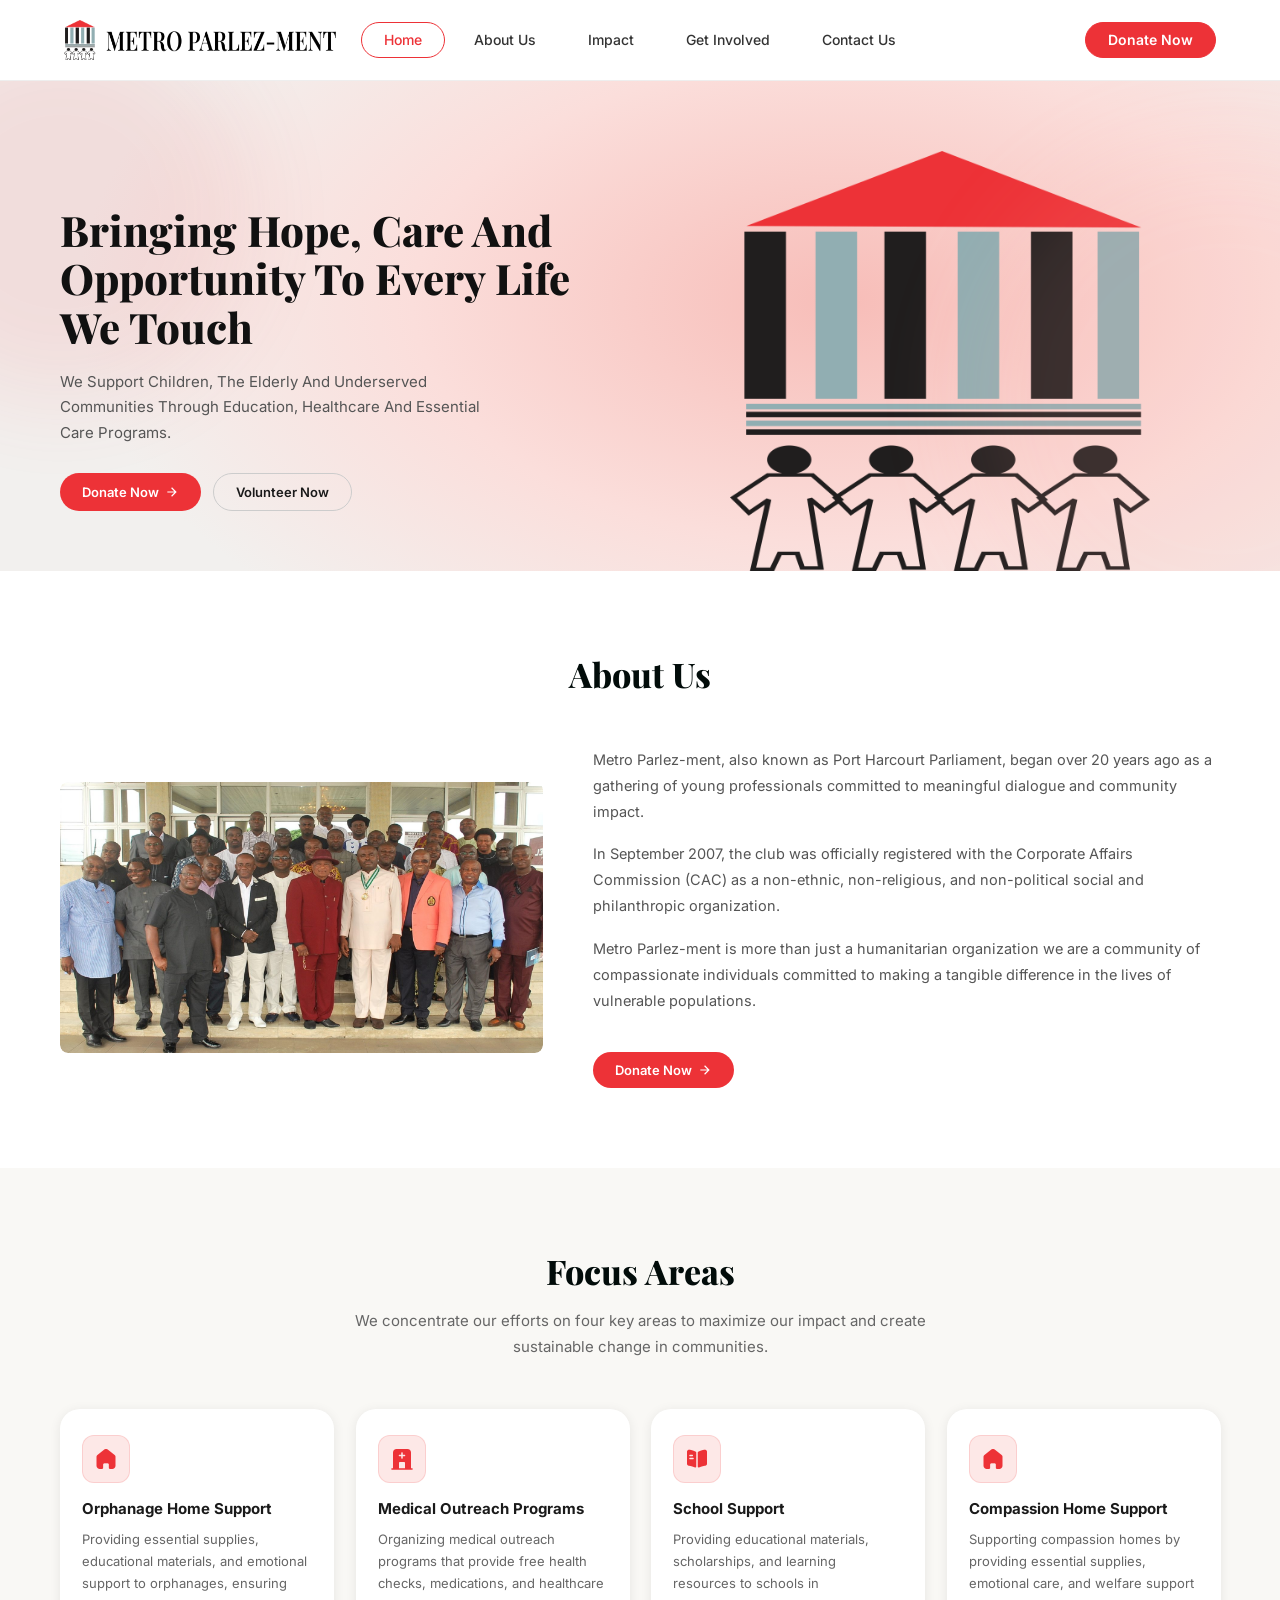
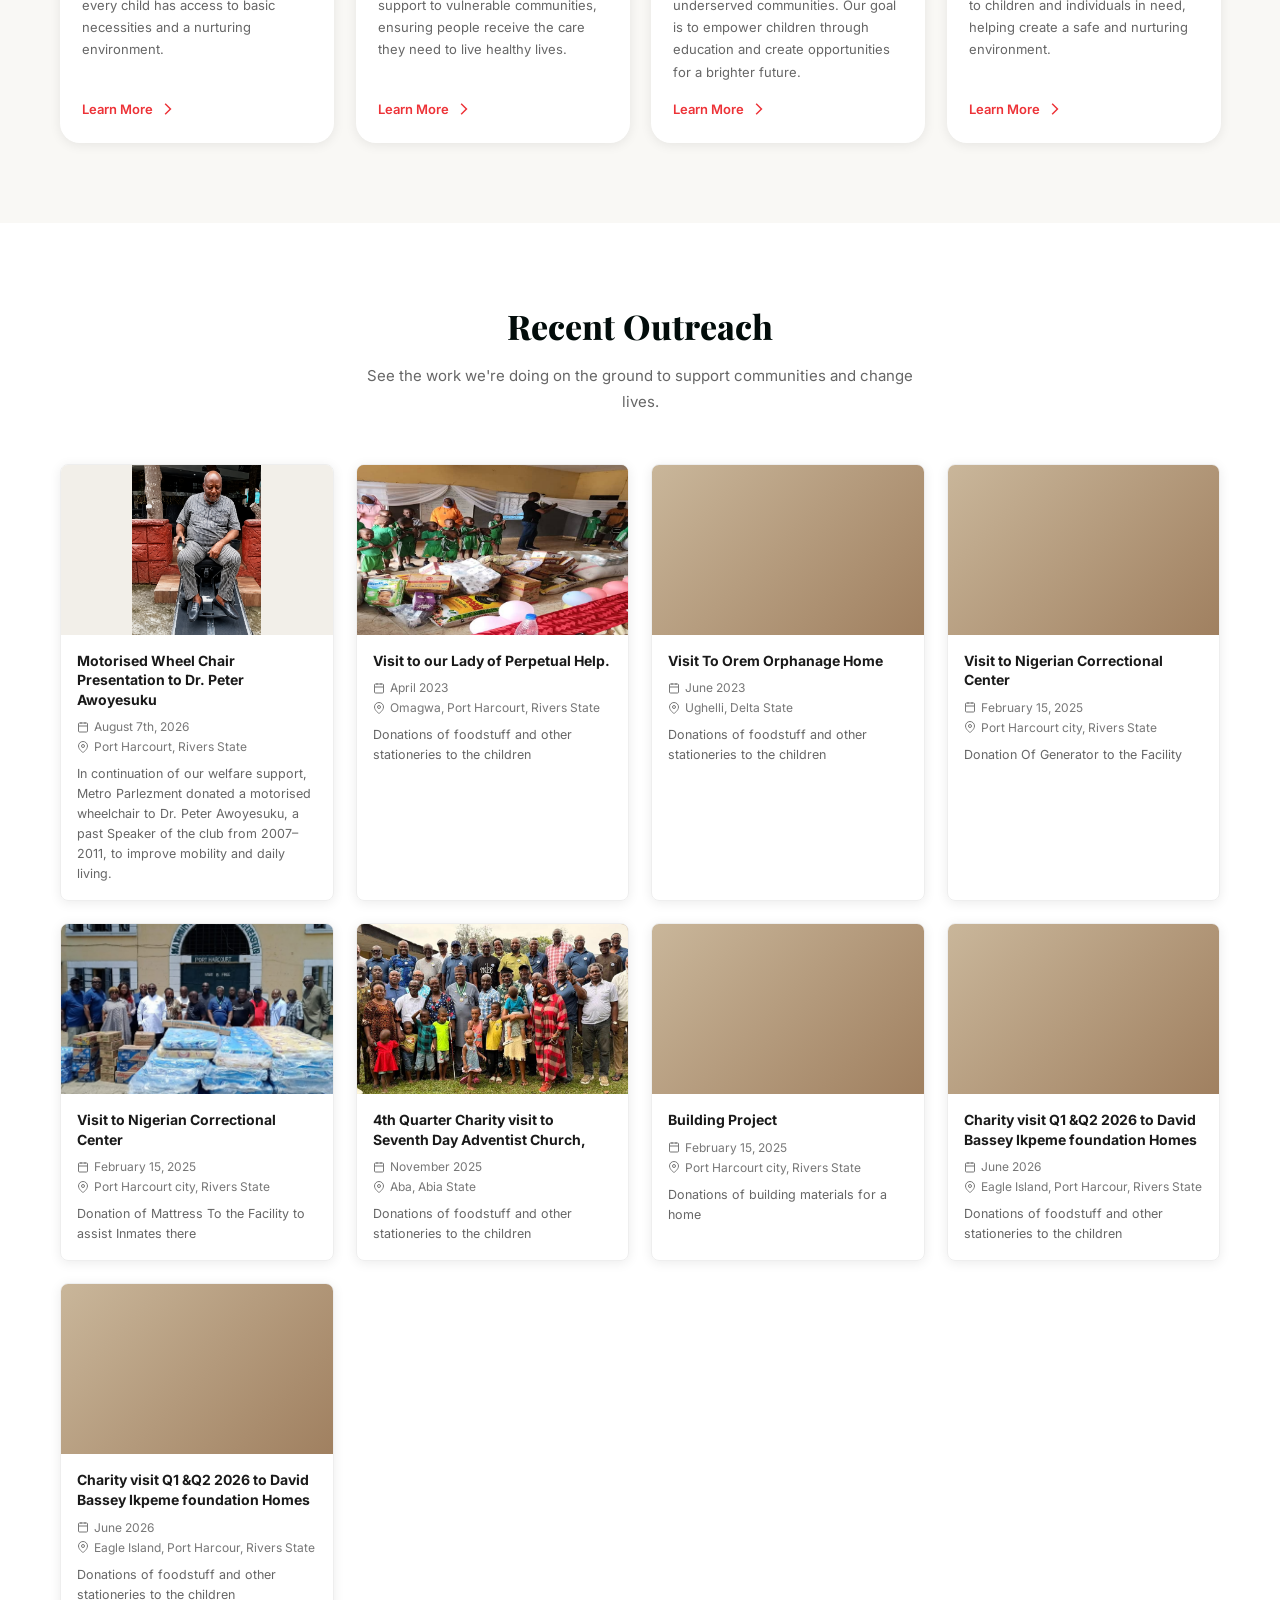
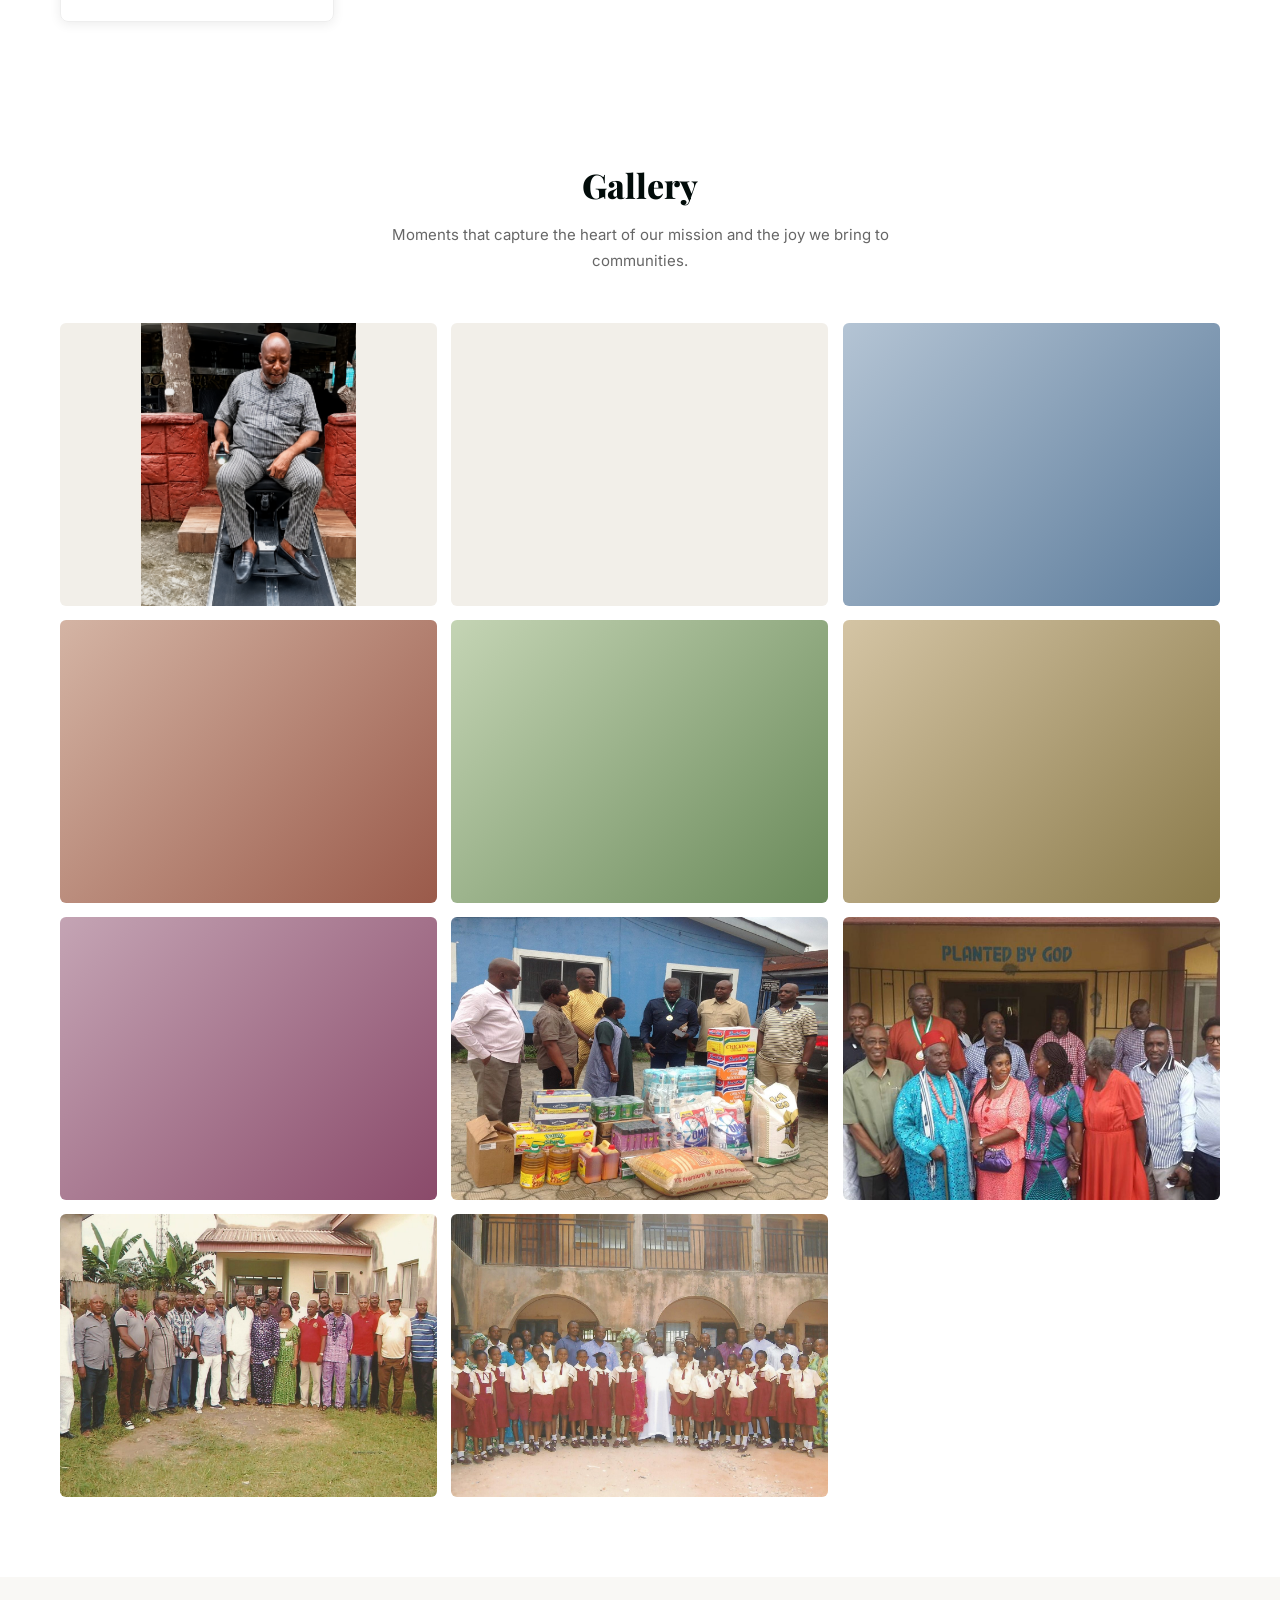
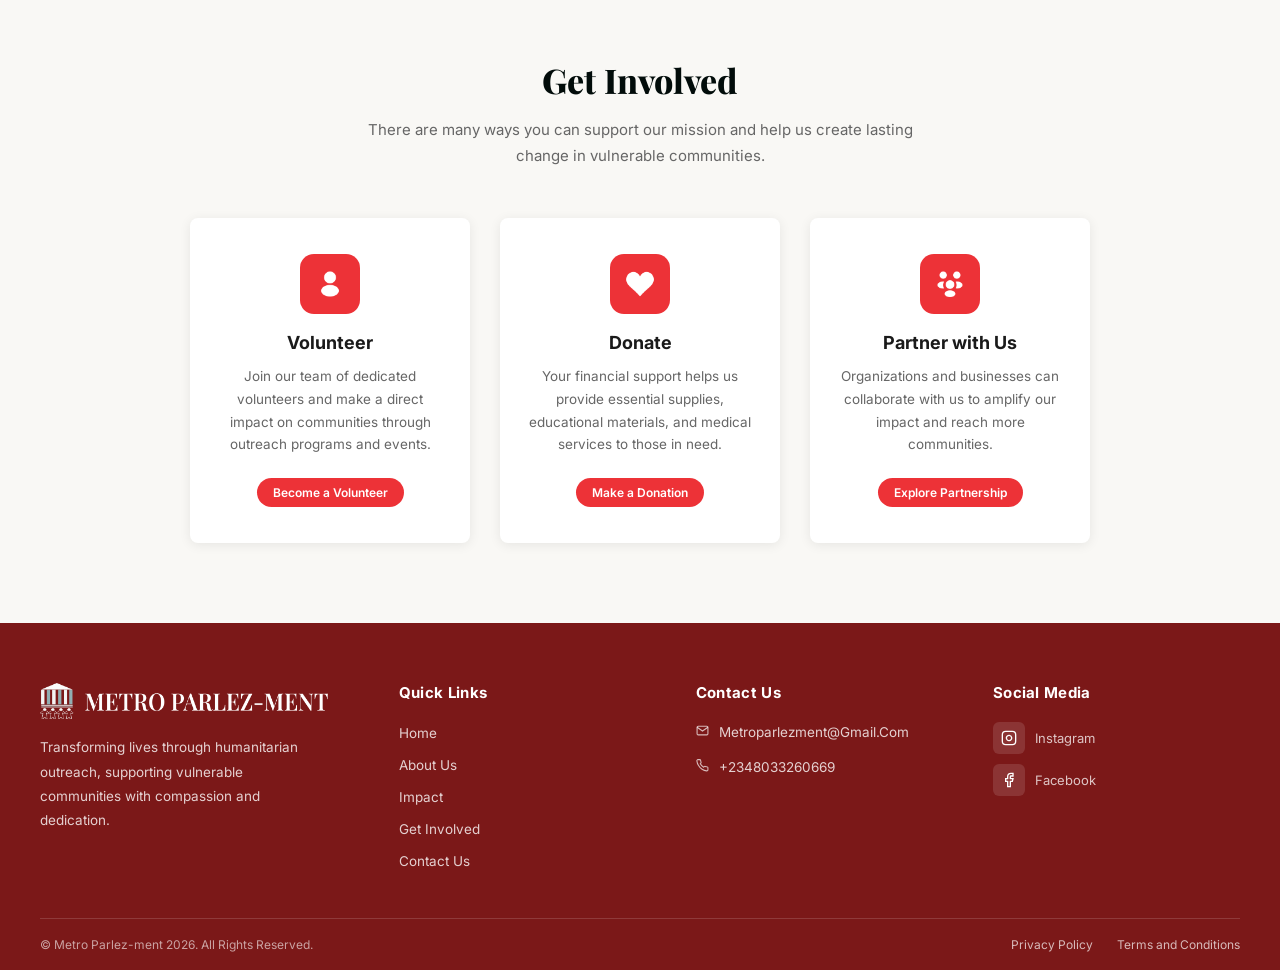
==== commit 38b84fb9: "Update SEO and outreach pages Co-authored-by: Copilot <223556219+Copilot@users.noreply.github.com>" ====
--- a/index.html
+++ b/index.html
@@ -3,37 +3,21 @@
   <head>
     <meta charset="UTF-8" />
     <meta name="viewport" content="width=device-width, initial-scale=1.0" />
-    <meta
-      name="description"
-      content="Metro Parlez-Ment is a charity and community outreach organization in Port Harcourt, Rivers State, focused on medical support, education, orphan care, and humanitarian impact."
-    />
+    <meta name="description" content="Metro Parlez-Ment is a humanitarian charity in Port Harcourt, Nigeria supporting vulnerable communities through medical outreach, education support, orphanage care, and compassion-driven welfare programs." />
+    <meta name="keywords" content="Metro Parlez-Ment, charity Port Harcourt, NGO Nigeria, medical outreach, orphanage support, school support, humanitarian aid, community welfare, Port Harcourt charity" />
     <meta name="robots" content="index, follow" />
     <meta name="theme-color" content="#ed3237" />
-    <meta
-      property="og:title"
-      content="Metro Parlez-Ment | Charity & Community Outreach in Port Harcourt"
-    />
-    <meta
-      property="og:description"
-      content="Supporting communities across Port Harcourt and beyond through outreach, care, education, and humanitarian impact."
-    />
     <meta property="og:type" content="website" />
+    <meta property="og:title" content="Metro Parlez-Ment | Compassion in Action" />
+    <meta property="og:description" content="Supporting vulnerable communities through healthcare, education, orphanage care, and humanitarian outreach in Port Harcourt, Nigeria." />
+    <meta property="og:image" content="Asset/Footer Logo.png" />
     <meta property="og:site_name" content="Metro Parlez-Ment" />
-    <meta property="og:image" content="Asset/Logo-hero.png" />
-    <meta property="og:locale" content="en_NG" />
     <meta name="twitter:card" content="summary_large_image" />
-    <meta
-      name="twitter:title"
-      content="Metro Parlez-Ment | Charity & Community Outreach in Port Harcourt"
-    />
-    <meta
-      name="twitter:description"
-      content="Supporting communities across Port Harcourt and beyond through outreach, care, education, and humanitarian impact."
-    />
-    <link rel="canonical" href="https://www.metroparlez-ment.org/" />
-    <title>
-      Metro Parlez-Ment | Charity & Community Outreach in Port Harcourt
-    </title>
+    <meta name="twitter:title" content="Metro Parlez-Ment | Charity and Outreach Programs" />
+    <meta name="twitter:description" content="Bringing hope, care and opportunity to every life we touch through outreach, welfare support and community development in Port Harcourt." />
+    <meta name="twitter:image" content="Asset/Footer Logo.png" />
+    <link rel="icon" type="image/png" href="Asset/Footer Logo.png" />
+    <title>Metro Parlez-Ment | Charity and Outreach Programs in Port Harcourt</title>
     <link rel="preconnect" href="https://fonts.googleapis.com" />
     <link rel="preconnect" href="https://fonts.gstatic.com" crossorigin />
     <link
@@ -444,14 +428,17 @@
         overflow: hidden;
       }
 
-      .outreach-card-img img,
-      .outreach-card-img video {
+      .outreach-card-img img {
         width: 100%;
         height: 100%;
         object-fit: cover;
-        object-position: center 18%;
-        display: block;
-        background: #000;
+      }
+
+      .outreach-card-img img[src*="Dr Peter"],
+      .gallery-item img[src*="Dr Peter"] {
+        object-fit: contain !important;
+        object-position: center top !important;
+        background: #f2efe9;
       }
 
       .outreach-card-body {
@@ -511,18 +498,14 @@
         background: linear-gradient(135deg, #c9b69a, #8a6545);
       }
 
-      .gallery-item img,
-      .gallery-item video {
+      .gallery-item img {
         width: 100%;
         height: 100%;
         object-fit: cover;
-        object-position: center 18%;
-        display: block;
         transition: transform 0.3s;
       }
 
-      .gallery-item:hover img,
-      .gallery-item:hover video {
+      .gallery-item:hover img {
         transform: scale(1.04);
       }
 
@@ -1122,17 +1105,16 @@
       <div class="outreach-grid">
         <div class="outreach-card">
           <div class="outreach-card-img">
-            <video
-              controls
-              preload="metadata"
-              poster="Asset/Wheelchair.jpeg"
-              aria-label="Presentation of motorised wheelchair"
-            >
-              <source src="Asset/wheelchair 2.mp4" type="video/mp4" />
-            </video>
+            <img
+              loading="lazy"
+              decoding="async"
+              src="Asset/impact others/Dr Peter.png"
+              alt="Presentation of motorised wheelchair to Dr. Peter Awoyesuku"
+              style="object-fit: contain; object-position: center top; background: #f2efe9;"
+            />
           </div>
           <div class="outreach-card-body">
-            <h3>Prestation of motorised wheelchair</h3>
+            <h3>Motorised Wheel Chair Presentation to Dr. Peter Awoyesuku</h3>
             <div class="outreach-meta">
               <span>
                 <svg
@@ -1148,7 +1130,7 @@
                   <line x1="8" y1="2" x2="8" y2="6" />
                   <line x1="3" y1="10" x2="21" y2="10" />
                 </svg>
-                August 7th 2026
+                August 7th, 2026
               </span>
               <span>
                 <svg
@@ -1162,12 +1144,11 @@
                   <path d="M21 10c0 7-9 13-9 13s-9-6-9-13a9 9 0 0 1 18 0z" />
                   <circle cx="12" cy="10" r="3" />
                 </svg>
-                Port Harcourt Rivers State
+                Port Harcourt, Rivers State
               </span>
             </div>
             <p>
-              presentation of motorised wheelchair to Dr Peter Awoyesuku A past
-              speaker of Metro Parlezment Club From 2007-2011
+              In continuation of our welfare support, Metro Parlezment donated a motorised wheelchair to Dr. Peter Awoyesuku, a past Speaker of the club from 2007–2011, to improve mobility and daily living.
             </p>
           </div>
         </div>
@@ -1565,14 +1546,22 @@
       </div>
       <div class="gallery-grid">
         <div class="gallery-item">
-          <video
-            controls
-            preload="metadata"
-            poster="Asset/Wheelchair.jpeg"
-            aria-label="Wheelchair presentation gallery item"
-          >
-            <source src="Asset/wheelchair 2.mp4" type="video/mp4" />
-          </video>
+          <img
+            loading="lazy"
+            decoding="async"
+           src="Asset/impact others/Dr Peter.png"
+            alt="Motorised wheelchair presentation to Dr. Peter Awoyesuku"
+           style="object-fit: contain; object-position: center top; background: #f2efe9;"
+          />
+        </div>
+        <div class="gallery-item">
+          <img
+            loading="lazy"
+            decoding="async"
+           src="Asset/impact others/Dr Peter 2.png"
+            alt="Dr. Peter Awoyesuku with his family during the presentation"
+           style="object-fit: contain; object-position: center top; background: #f2efe9;"
+          />
         </div>
         <div class="gallery-item">
           <img
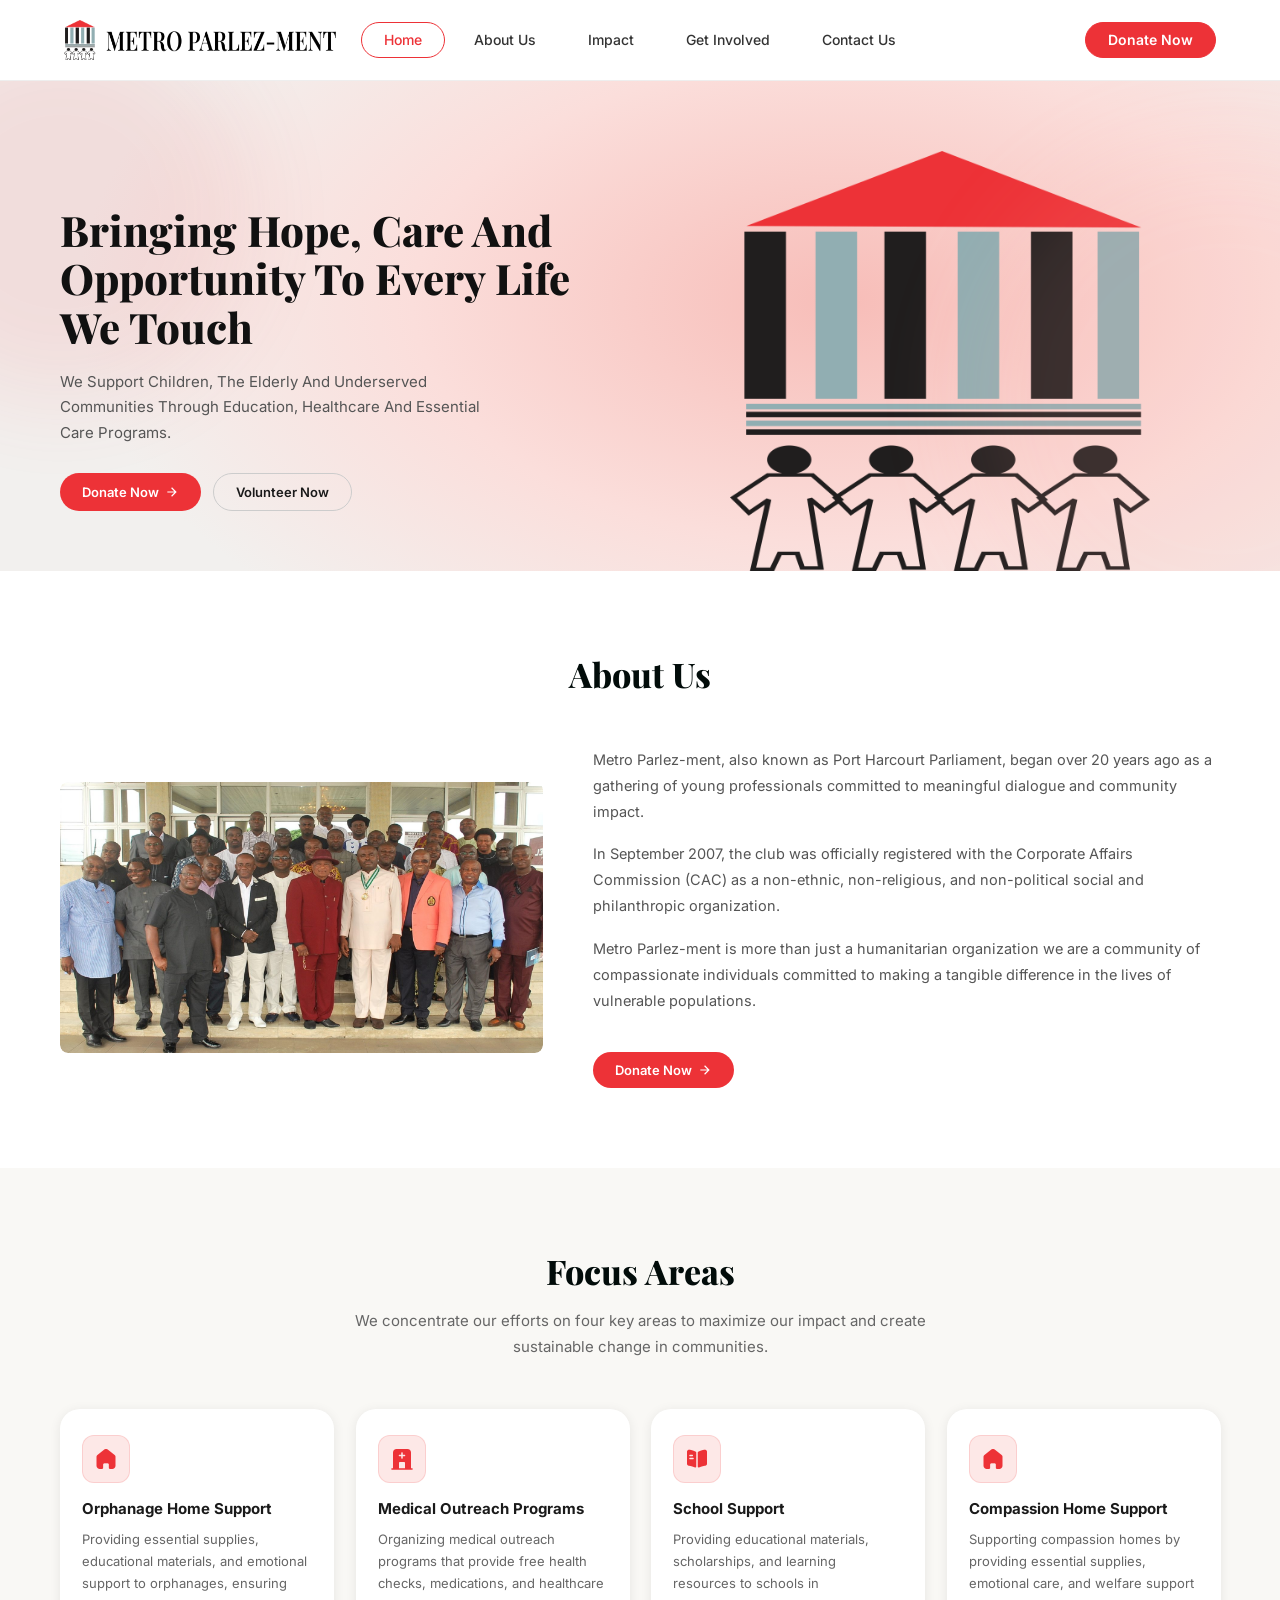
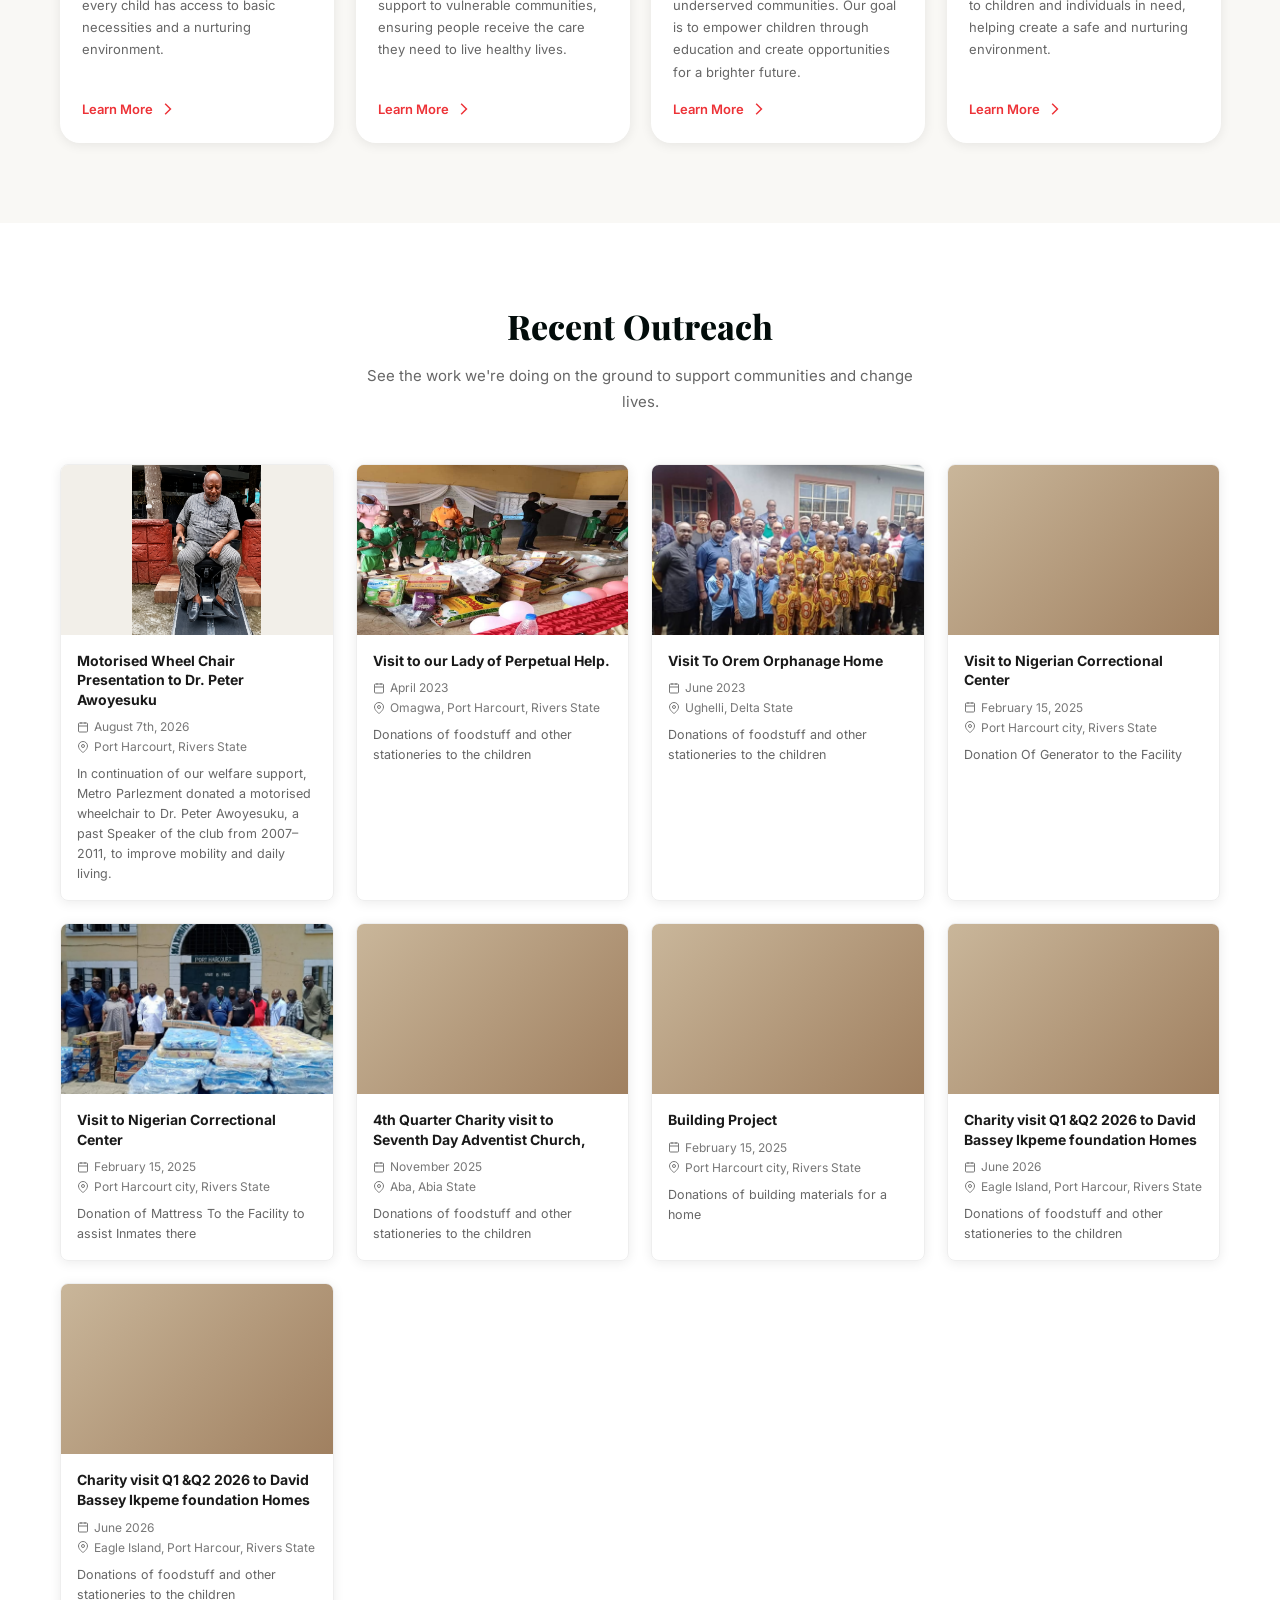
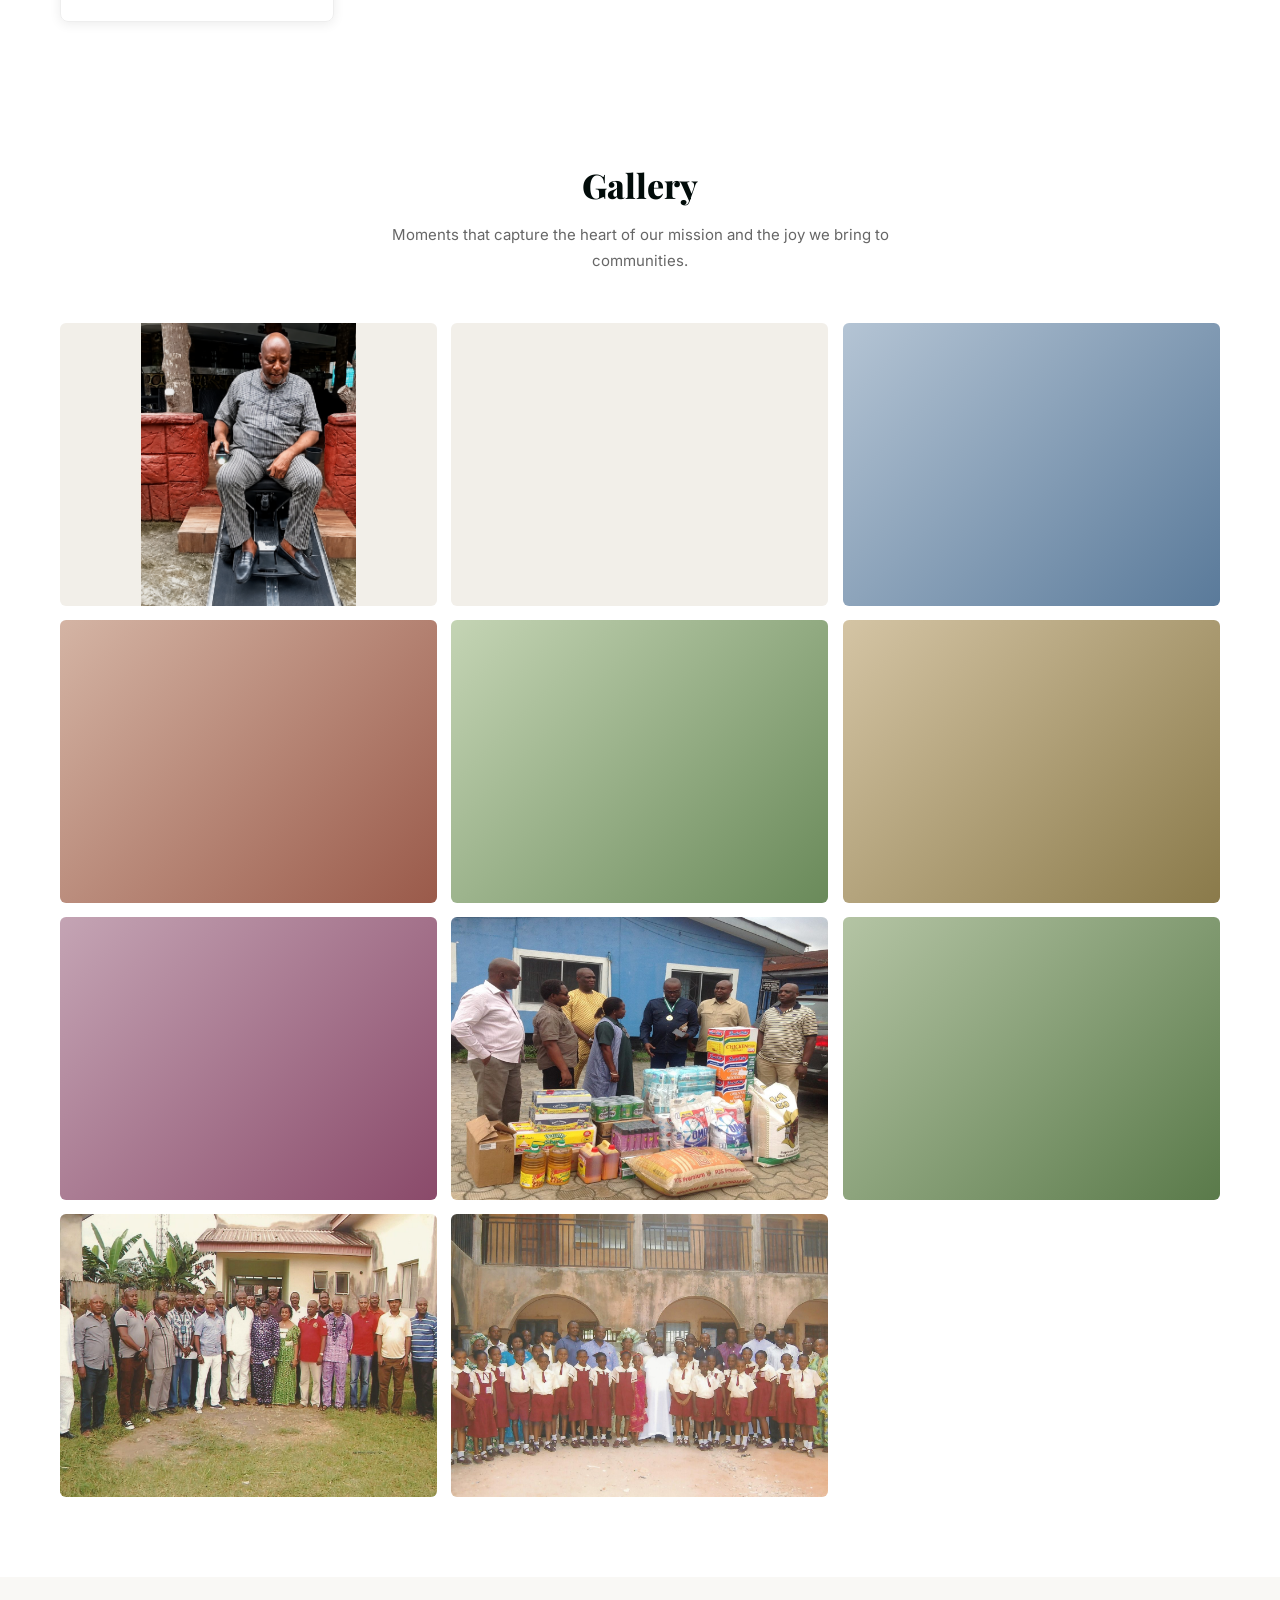
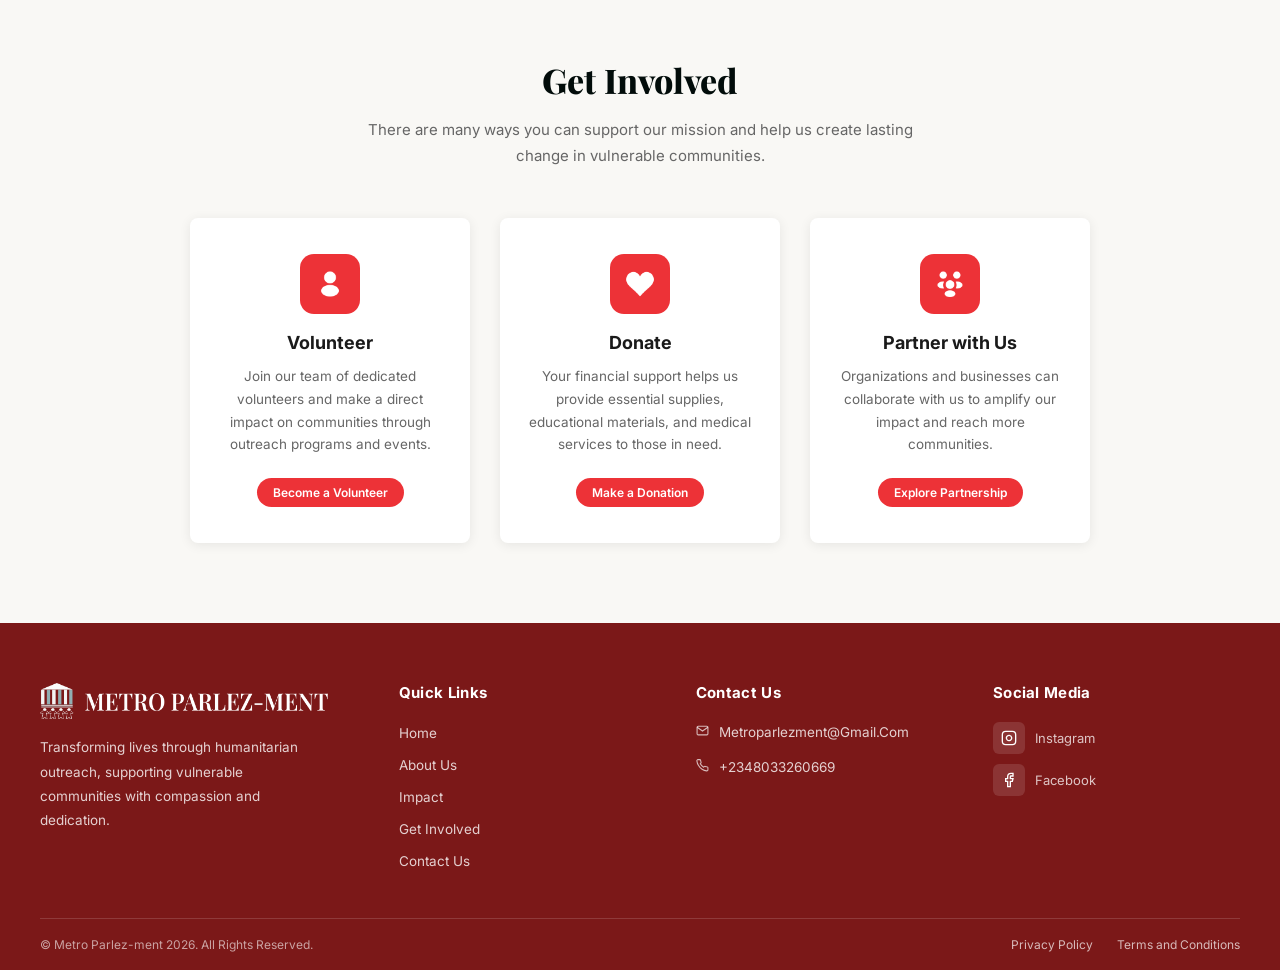
==== commit dfc6ea40: "update website content" ====
--- a/index.html
+++ b/index.html
@@ -3,21 +3,41 @@
   <head>
     <meta charset="UTF-8" />
     <meta name="viewport" content="width=device-width, initial-scale=1.0" />
-    <meta name="description" content="Metro Parlez-Ment is a humanitarian charity in Port Harcourt, Nigeria supporting vulnerable communities through medical outreach, education support, orphanage care, and compassion-driven welfare programs." />
-    <meta name="keywords" content="Metro Parlez-Ment, charity Port Harcourt, NGO Nigeria, medical outreach, orphanage support, school support, humanitarian aid, community welfare, Port Harcourt charity" />
+    <meta
+      name="description"
+      content="Metro Parlez-Ment is a humanitarian charity in Port Harcourt, Nigeria supporting vulnerable communities through medical outreach, education support, orphanage care, and compassion-driven welfare programs."
+    />
+    <meta
+      name="keywords"
+      content="Metro Parlez-Ment, charity Port Harcourt, NGO Nigeria, medical outreach, orphanage support, school support, humanitarian aid, community welfare, Port Harcourt charity"
+    />
     <meta name="robots" content="index, follow" />
     <meta name="theme-color" content="#ed3237" />
     <meta property="og:type" content="website" />
-    <meta property="og:title" content="Metro Parlez-Ment | Compassion in Action" />
-    <meta property="og:description" content="Supporting vulnerable communities through healthcare, education, orphanage care, and humanitarian outreach in Port Harcourt, Nigeria." />
+    <meta
+      property="og:title"
+      content="Metro Parlez-Ment | Compassion in Action"
+    />
+    <meta
+      property="og:description"
+      content="Supporting vulnerable communities through healthcare, education, orphanage care, and humanitarian outreach in Port Harcourt, Nigeria."
+    />
     <meta property="og:image" content="Asset/Footer Logo.png" />
     <meta property="og:site_name" content="Metro Parlez-Ment" />
     <meta name="twitter:card" content="summary_large_image" />
-    <meta name="twitter:title" content="Metro Parlez-Ment | Charity and Outreach Programs" />
-    <meta name="twitter:description" content="Bringing hope, care and opportunity to every life we touch through outreach, welfare support and community development in Port Harcourt." />
+    <meta
+      name="twitter:title"
+      content="Metro Parlez-Ment | Charity and Outreach Programs"
+    />
+    <meta
+      name="twitter:description"
+      content="Bringing hope, care and opportunity to every life we touch through outreach, welfare support and community development in Port Harcourt."
+    />
     <meta name="twitter:image" content="Asset/Footer Logo.png" />
     <link rel="icon" type="image/png" href="Asset/Footer Logo.png" />
-    <title>Metro Parlez-Ment | Charity and Outreach Programs in Port Harcourt</title>
+    <title>
+      Metro Parlez-Ment | Charity and Outreach Programs in Port Harcourt
+    </title>
     <link rel="preconnect" href="https://fonts.googleapis.com" />
     <link rel="preconnect" href="https://fonts.gstatic.com" crossorigin />
     <link
@@ -1110,7 +1130,11 @@
               decoding="async"
               src="Asset/impact others/Dr Peter.png"
               alt="Presentation of motorised wheelchair to Dr. Peter Awoyesuku"
-              style="object-fit: contain; object-position: center top; background: #f2efe9;"
+              style="
+                object-fit: contain;
+                object-position: center top;
+                background: #f2efe9;
+              "
             />
           </div>
           <div class="outreach-card-body">
@@ -1148,7 +1172,9 @@
               </span>
             </div>
             <p>
-              In continuation of our welfare support, Metro Parlezment donated a motorised wheelchair to Dr. Peter Awoyesuku, a past Speaker of the club from 2007–2011, to improve mobility and daily living.
+              In continuation of our welfare support, Metro Parlezment donated a
+              motorised wheelchair to Dr. Peter Awoyesuku, a past Speaker of the
+              club from 2007–2011, to improve mobility and daily living.
             </p>
           </div>
         </div>
@@ -1549,18 +1575,26 @@
           <img
             loading="lazy"
             decoding="async"
-           src="Asset/impact others/Dr Peter.png"
+            src="Asset/impact others/Dr Peter.png"
             alt="Motorised wheelchair presentation to Dr. Peter Awoyesuku"
-           style="object-fit: contain; object-position: center top; background: #f2efe9;"
+            style="
+              object-fit: contain;
+              object-position: center top;
+              background: #f2efe9;
+            "
           />
         </div>
         <div class="gallery-item">
           <img
             loading="lazy"
             decoding="async"
-           src="Asset/impact others/Dr Peter 2.png"
+            src="Asset/impact others/Dr Peter 2.png"
             alt="Dr. Peter Awoyesuku with his family during the presentation"
-           style="object-fit: contain; object-position: center top; background: #f2efe9;"
+            style="
+              object-fit: contain;
+              object-position: center top;
+              background: #f2efe9;
+            "
           />
         </div>
         <div class="gallery-item">
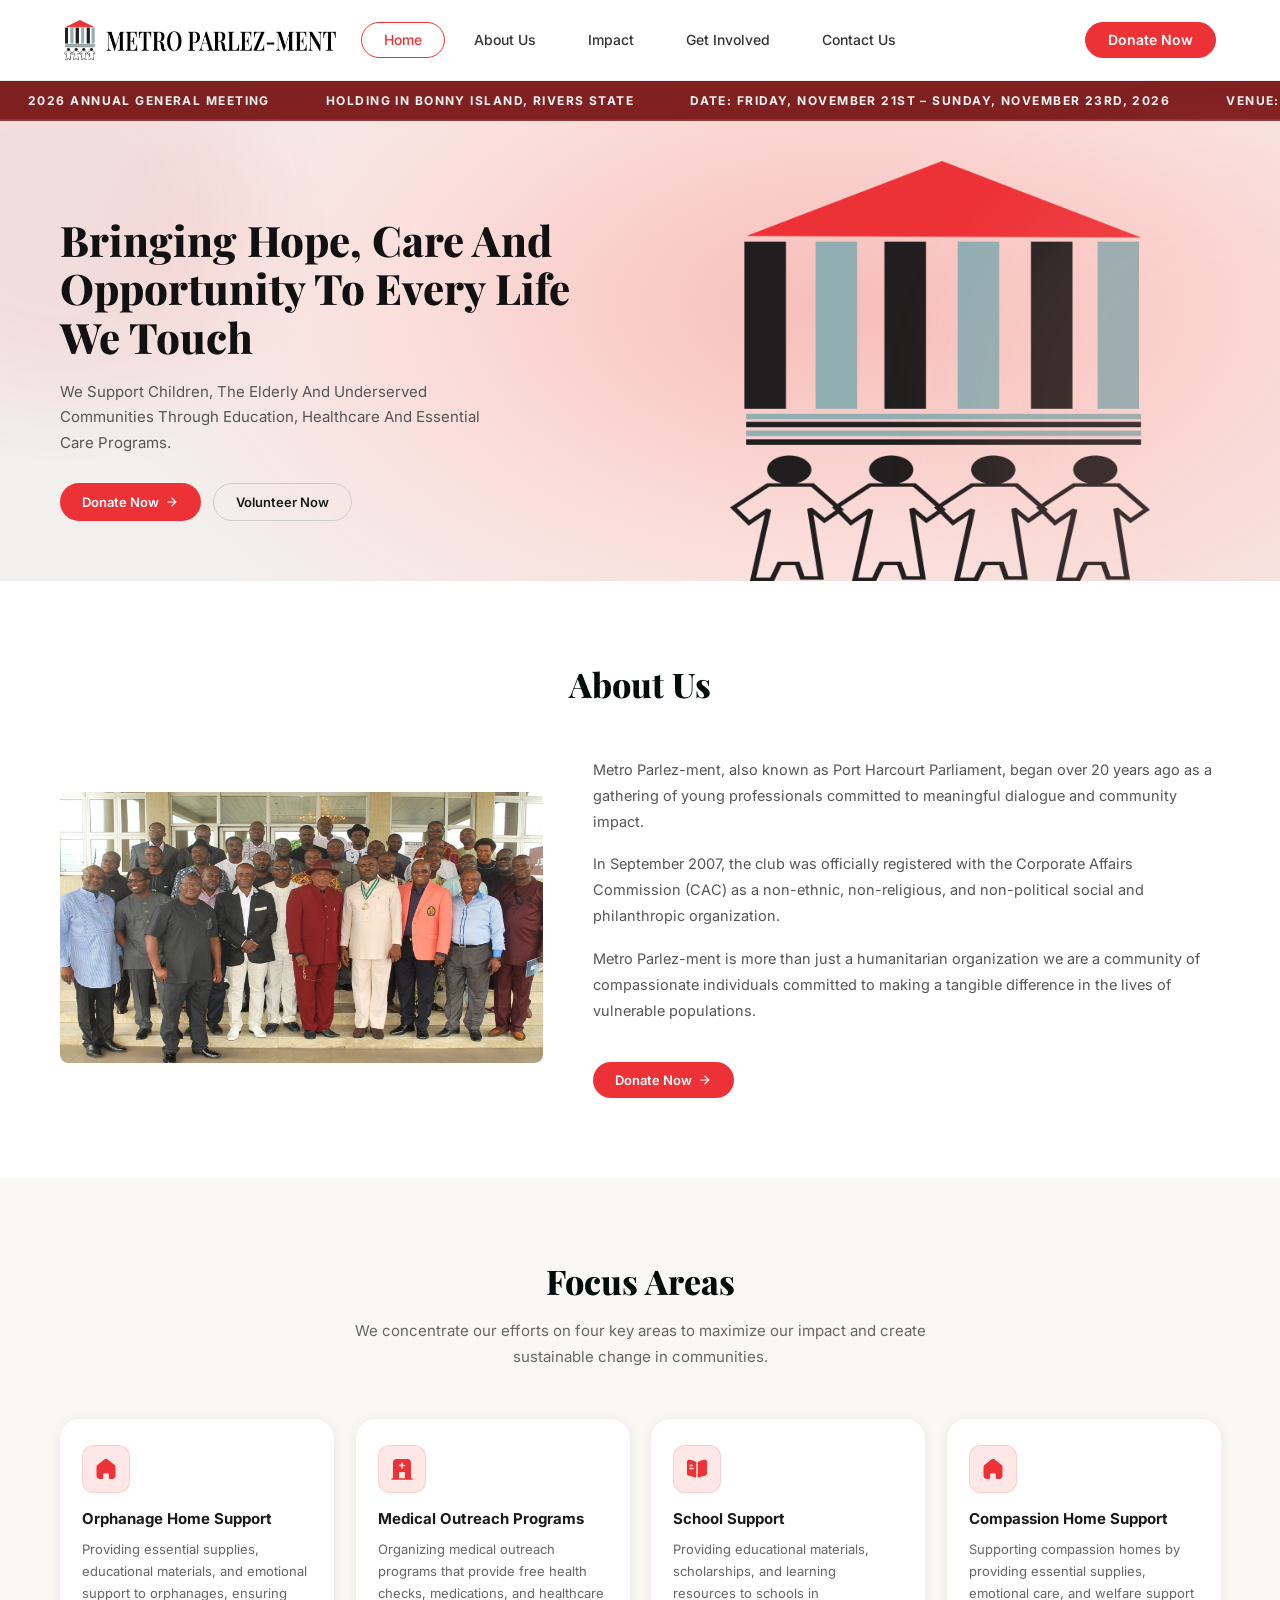
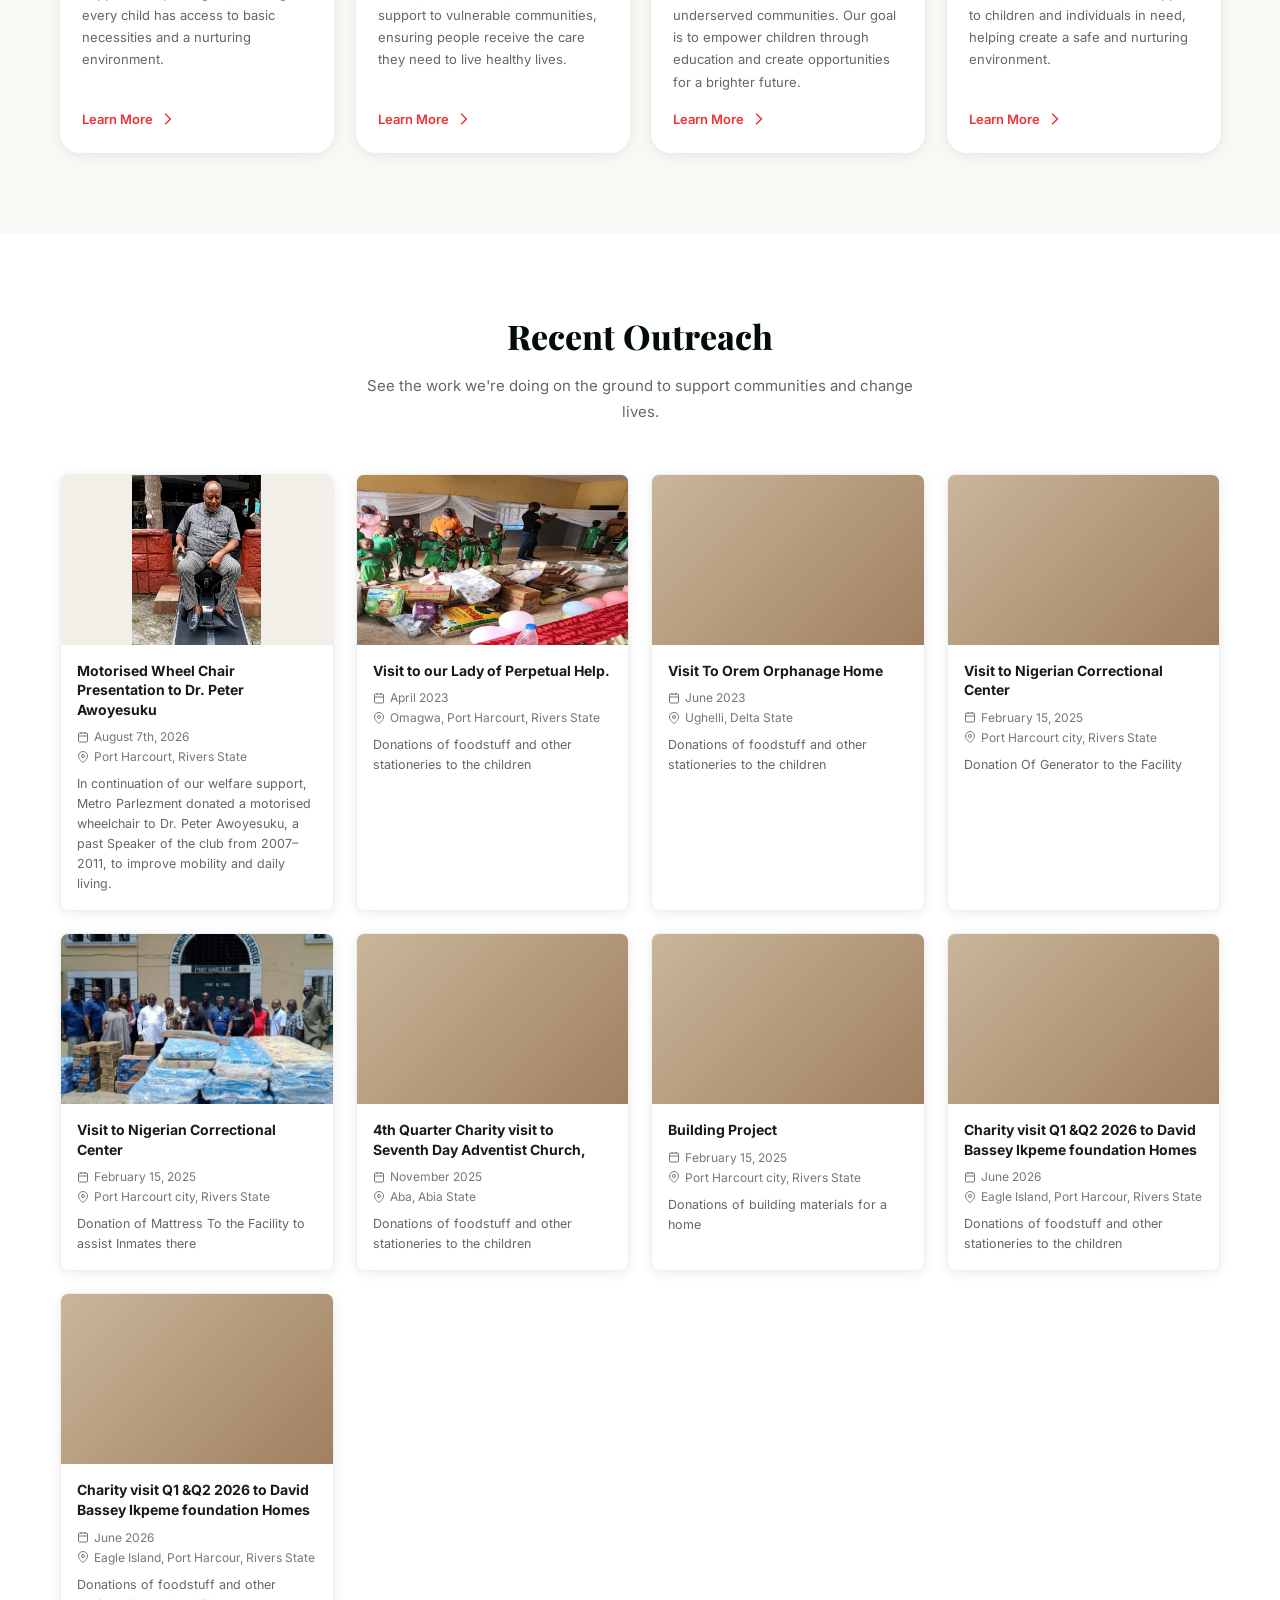
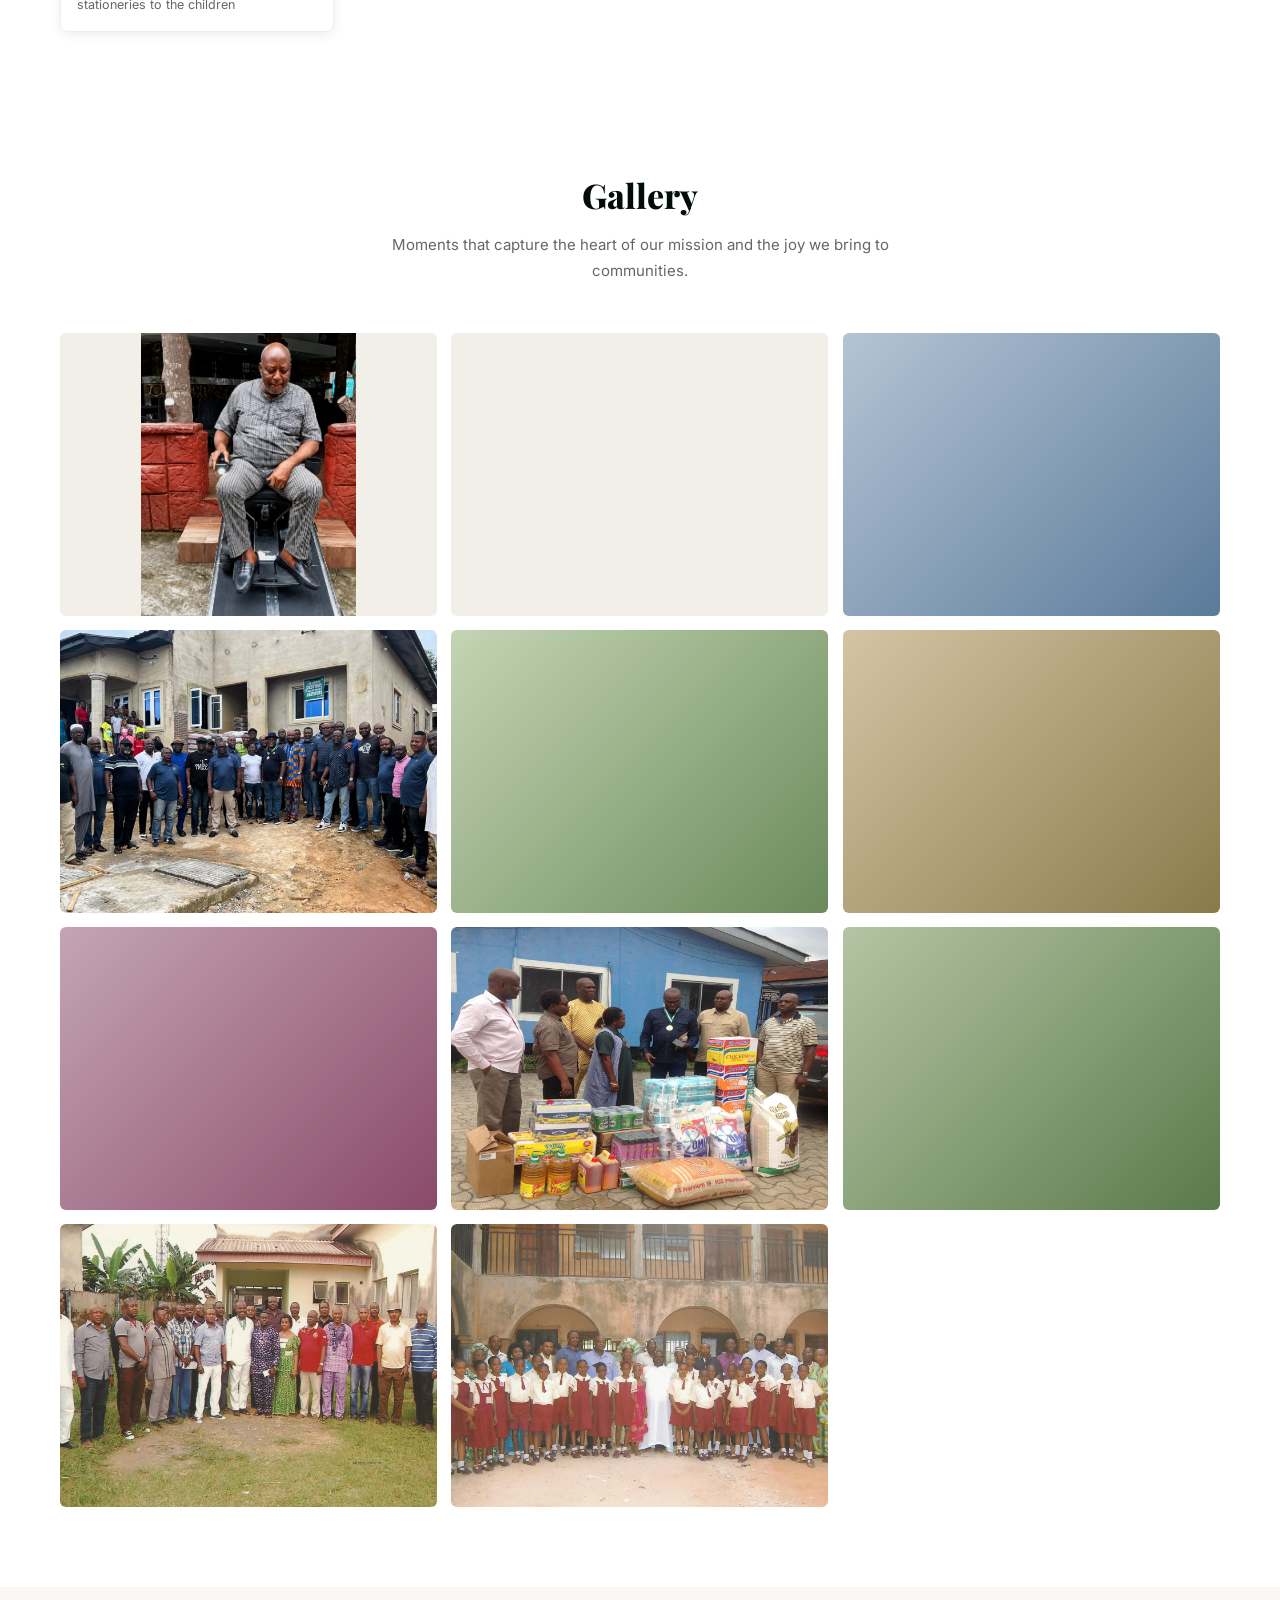
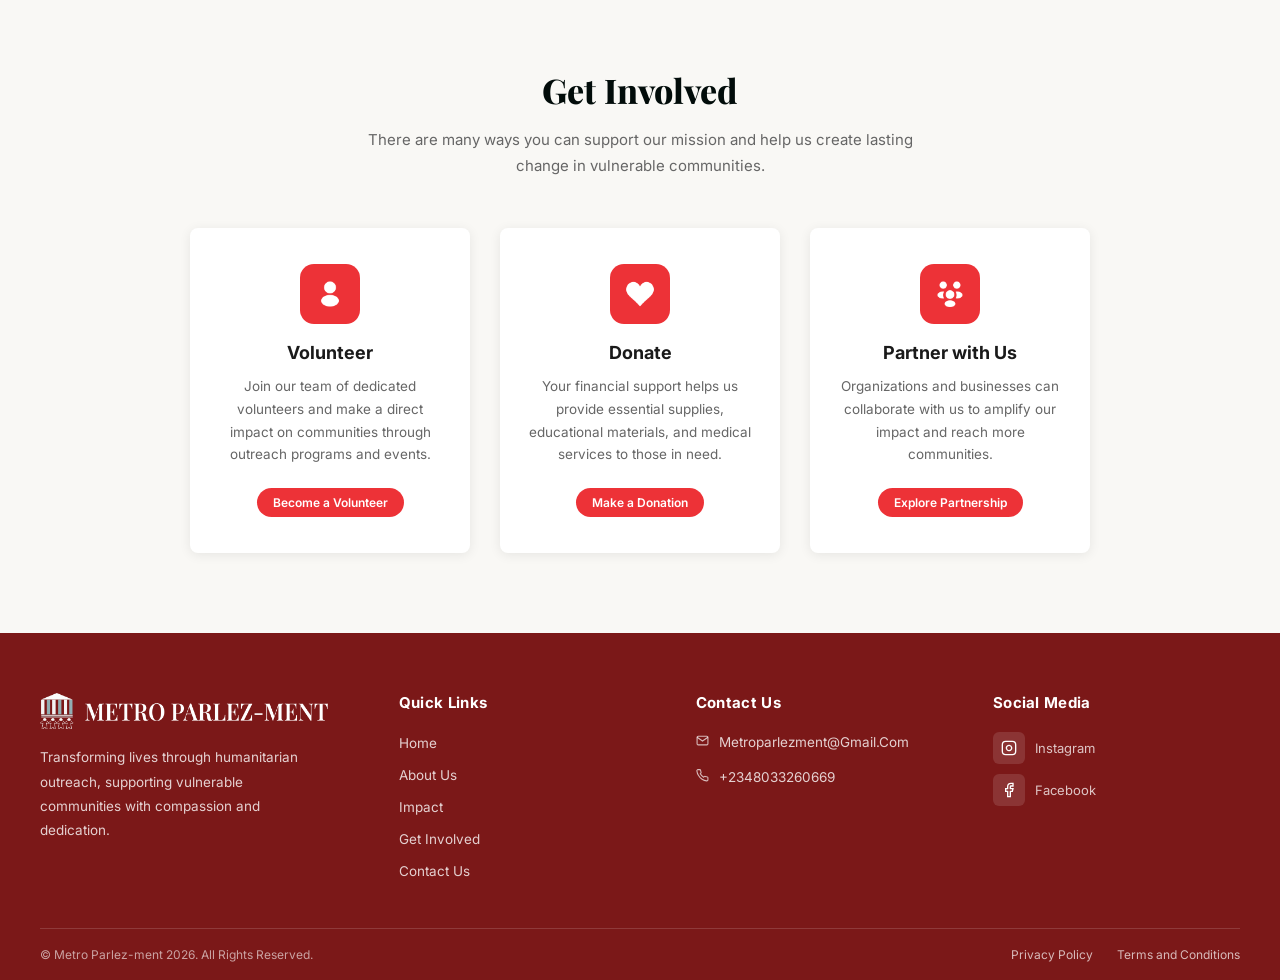
==== commit de053e29: "Add hero announcement ticker Co-authored-by: Copilot <223556219+Copilot@users.noreply.github.com>" ====
--- a/index.html
+++ b/index.html
@@ -70,6 +70,7 @@
         font-family: "Inter", sans-serif;
         color: var(--text-dark);
         background: #fff;
+        overflow-x: hidden;
       }
 
       /* Display headings use the Playfair Display serif per Figma design tokens */
@@ -152,13 +153,50 @@
           #fbdedb 45%,
           #f2f0ee 80%
         );
-        padding: 70px 60px 0;
+        padding: 0 60px 0;
         display: grid;
         grid-template-columns: 1fr 1fr;
         align-items: end;
         gap: 40px;
         min-height: 440px;
         overflow: hidden;
+      }
+      .hero-announcement {
+        grid-column: 1 / -1;
+        position: relative;
+        overflow: hidden;
+        background: rgba(123, 24, 24, 0.96);
+        color: #fff;
+        border-bottom: 1px solid rgba(255, 255, 255, 0.12);
+        margin: 0 -60px;
+        box-shadow: inset 0 -1px 0 rgba(255, 255, 255, 0.08);
+      }
+      .hero-announcement-track {
+        display: flex;
+        align-items: center;
+        width: max-content;
+        min-width: 100%;
+        white-space: nowrap;
+        animation: ticker-scroll 32s linear infinite;
+      }
+      .hero-announcement-track span {
+        display: inline-flex;
+        align-items: center;
+        justify-content: center;
+        font-size: 12px;
+        font-weight: 700;
+        letter-spacing: 0.12em;
+        text-transform: uppercase;
+        padding: 12px 28px;
+        color: rgba(255, 255, 255, 0.95);
+      }
+      @keyframes ticker-scroll {
+        from {
+          transform: translateX(0);
+        }
+        to {
+          transform: translateX(-50%);
+        }
       }
       .hero::before,
       .hero::after {
@@ -768,7 +806,10 @@
         }
 
         .hero {
-          padding: 50px 30px 0 !important;
+          padding: 0 30px 0 !important;
+        }
+        .hero-announcement {
+          margin: 0 -30px;
         }
         .hero-content {
           padding: 0 0 40px !important;
@@ -800,9 +841,17 @@
         /* Hero */
         .hero {
           grid-template-columns: 1fr !important;
-          padding: 36px 16px 0 !important;
+          padding: 0 16px 0 !important;
           min-height: auto;
           gap: 0;
+        }
+        .hero-announcement {
+          margin: 0 -16px;
+        }
+        .hero-announcement-track span {
+          font-size: 10px;
+          letter-spacing: 0.08em;
+          padding: 10px 18px;
         }
         .hero-content {
           padding: 0 0 30px !important;
@@ -887,6 +936,22 @@
   <body>
     <!-- HERO -->
     <section class="hero">
+      <div class="hero-announcement" aria-label="Event announcement ticker" role="status">
+        <div class="hero-announcement-track">
+          <span>2026 ANNUAL GENERAL MEETING</span>
+          <span>HOLDING IN BONNY ISLAND, RIVERS STATE</span>
+          <span>DATE: FRIDAY, NOVEMBER 21ST – SUNDAY, NOVEMBER 23RD, 2026</span>
+          <span>VENUE: PEARLS PARADISE HOTEL, BONNY</span>
+          <span>THEME: SUSTAINING HUMANITARIAN EXCELLENCE THROUGH OUR LEGACY OF SERVICE</span>
+          <span>COME AND ENJOY THE HOSPITALITY OF THE BONNY PEOPLE WHILE PERFORMING CHARITY WITH A PURE HEART.</span>
+          <span>2026 ANNUAL GENERAL MEETING</span>
+          <span>HOLDING IN BONNY ISLAND, RIVERS STATE</span>
+          <span>DATE: FRIDAY, NOVEMBER 21ST – SUNDAY, NOVEMBER 23RD, 2026</span>
+          <span>VENUE: PEARLS PARADISE HOTEL, BONNY</span>
+          <span>THEME: SUSTAINING HUMANITARIAN EXCELLENCE THROUGH OUR LEGACY OF SERVICE</span>
+          <span>COME AND ENJOY THE HOSPITALITY OF THE BONNY PEOPLE WHILE PERFORMING CHARITY WITH A PURE HEART.</span>
+        </div>
+      </div>
       <div class="hero-content">
         <h1>Bringing Hope, Care And Opportunity To Every Life We Touch</h1>
         <p>
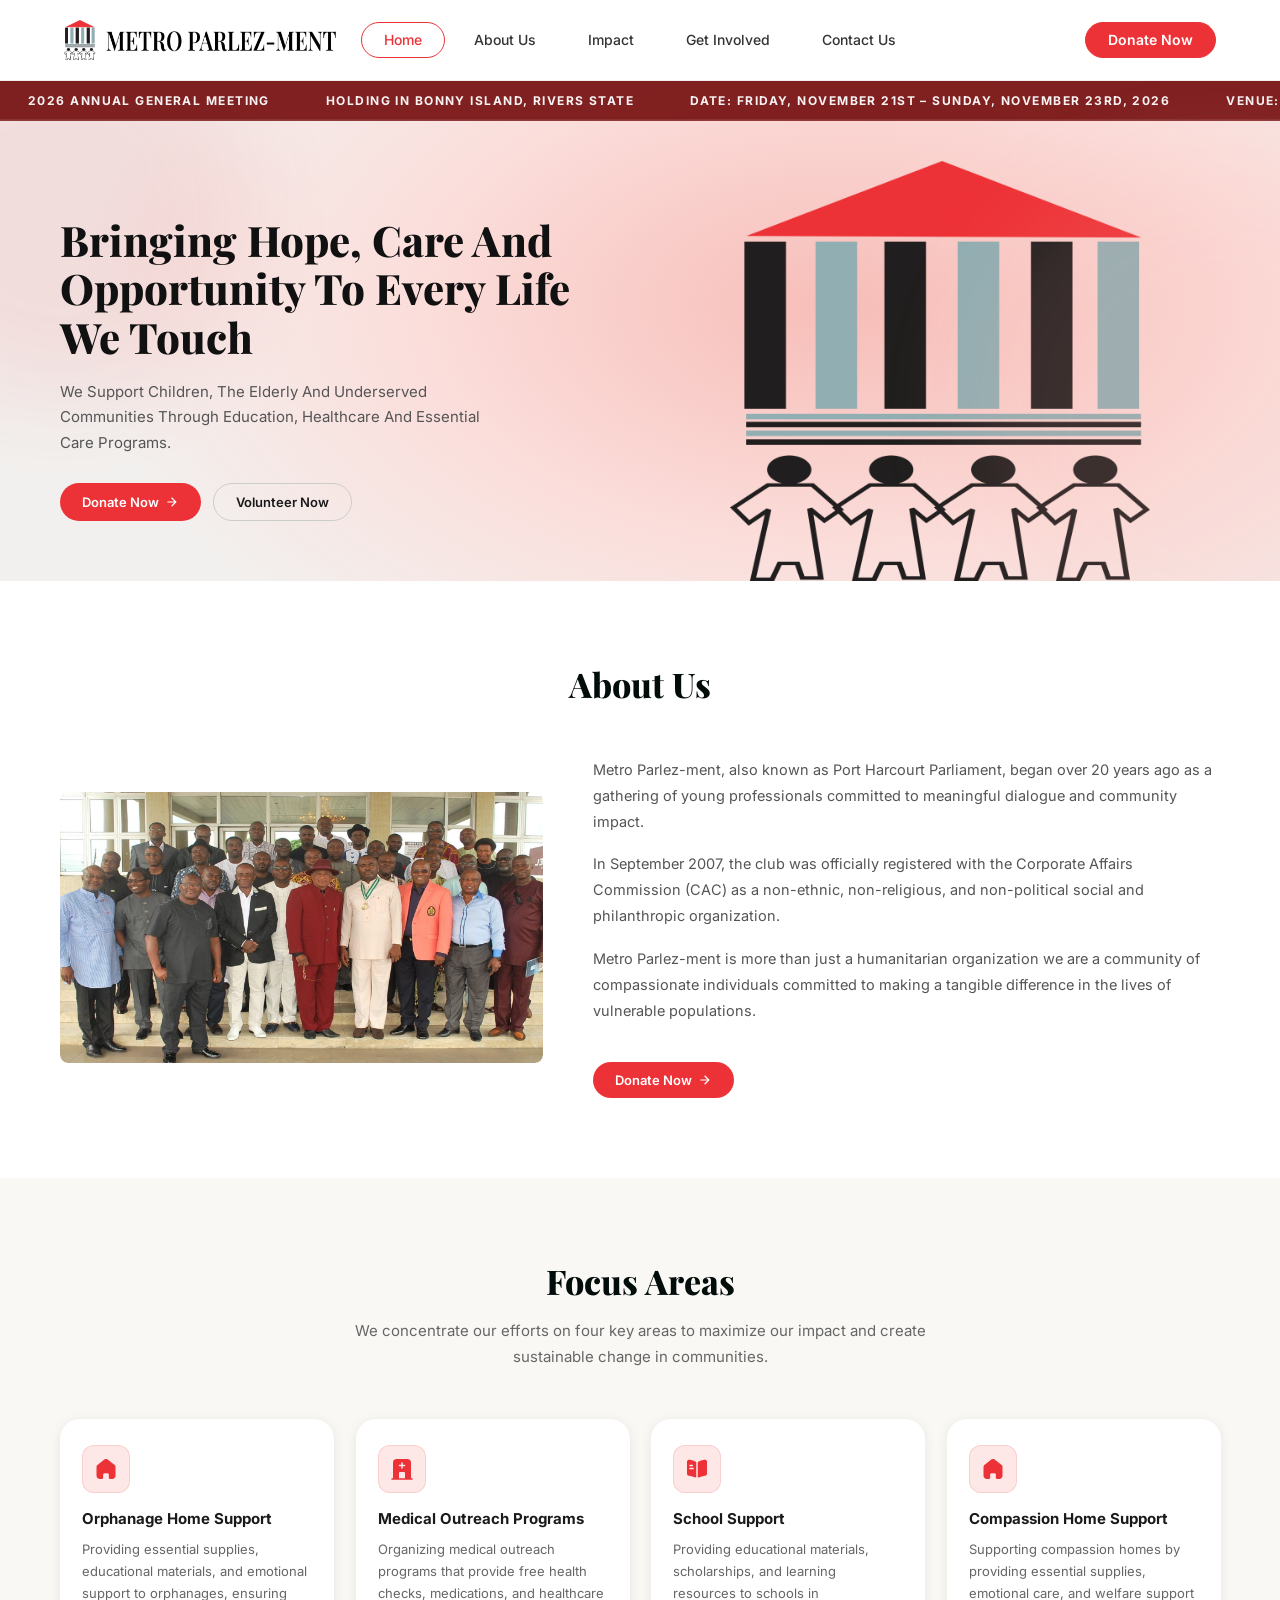
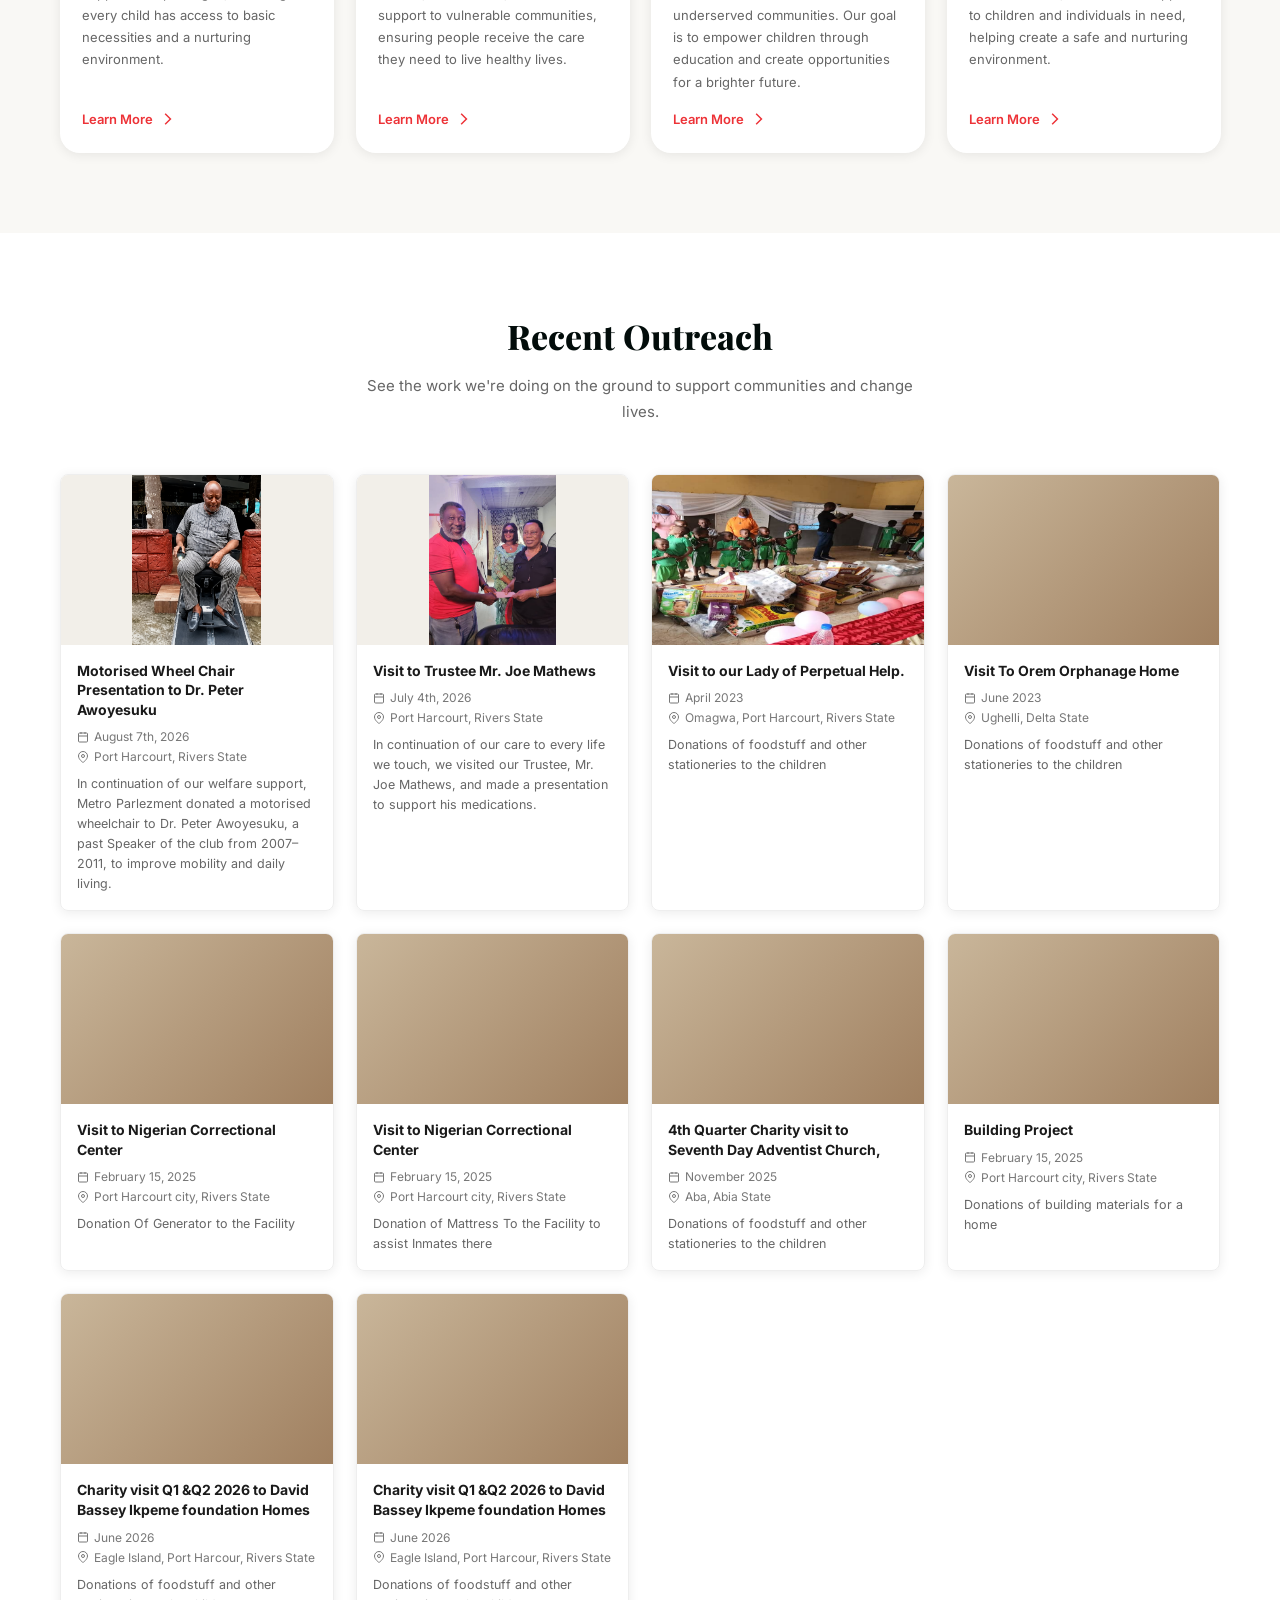
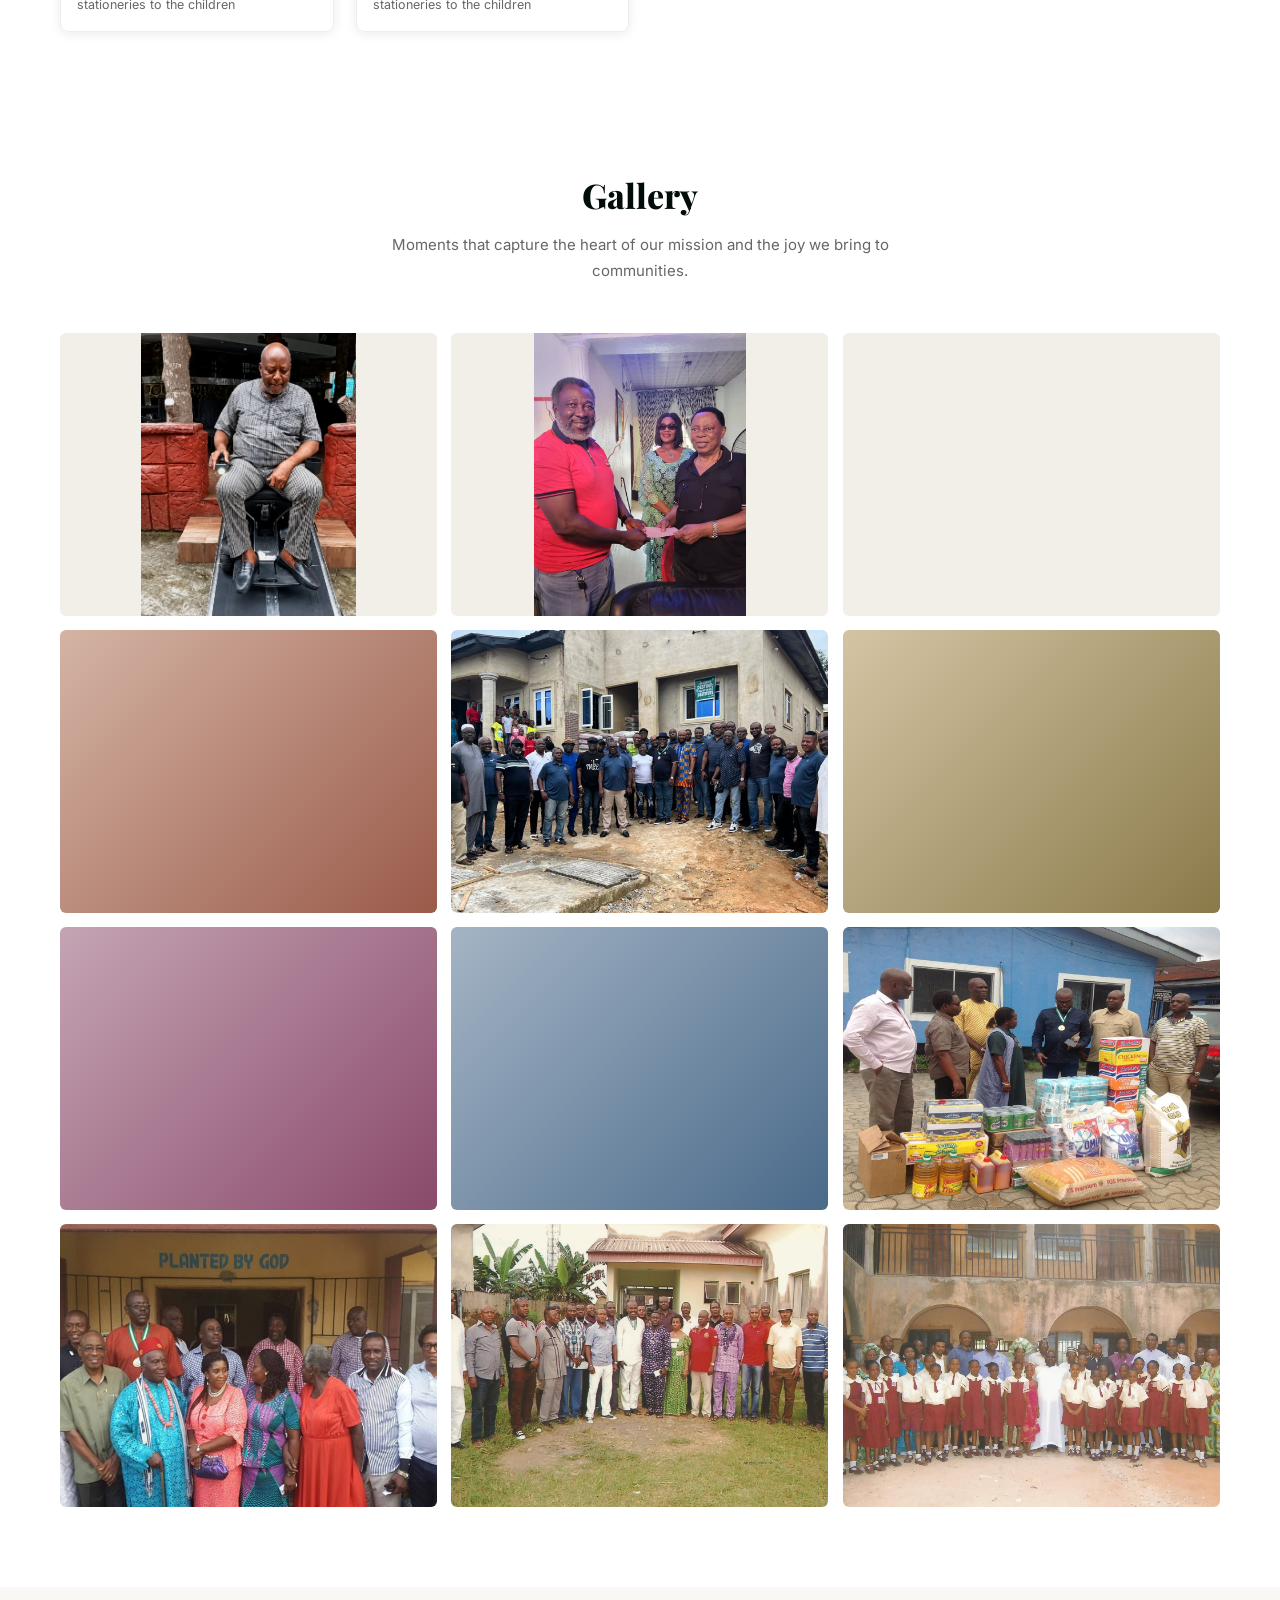
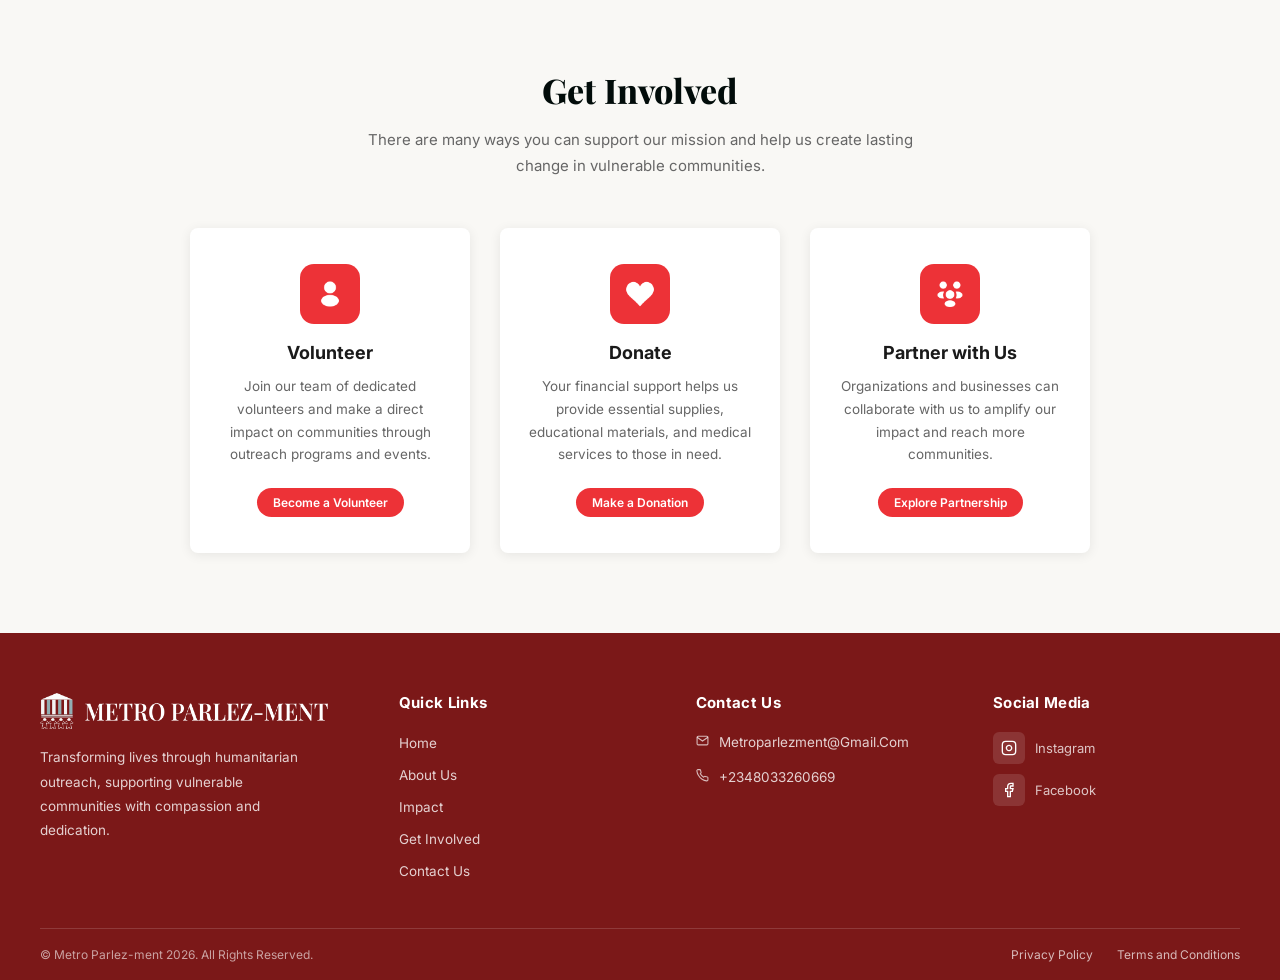
==== commit 3993f681: "Add trustee visit to homepage outreach and gallery" ====
--- a/index.html
+++ b/index.html
@@ -198,6 +198,19 @@
           transform: translateX(-50%);
         }
       }
+      @media (prefers-reduced-motion: reduce) {
+        .hero-announcement-track {
+          width: 100%;
+          min-width: 0;
+          white-space: normal;
+          flex-wrap: wrap;
+          justify-content: center;
+        }
+        .hero-announcement-track span {
+          white-space: normal;
+          text-align: center;
+        }
+      }
       .hero::before,
       .hero::after {
         content: "";
@@ -936,20 +949,36 @@
   <body>
     <!-- HERO -->
     <section class="hero">
-      <div class="hero-announcement" aria-label="Event announcement ticker" role="status">
+      <div
+        class="hero-announcement"
+        aria-label="Event announcement ticker"
+        role="status"
+      >
         <div class="hero-announcement-track">
           <span>2026 ANNUAL GENERAL MEETING</span>
           <span>HOLDING IN BONNY ISLAND, RIVERS STATE</span>
           <span>DATE: FRIDAY, NOVEMBER 21ST – SUNDAY, NOVEMBER 23RD, 2026</span>
           <span>VENUE: PEARLS PARADISE HOTEL, BONNY</span>
-          <span>THEME: SUSTAINING HUMANITARIAN EXCELLENCE THROUGH OUR LEGACY OF SERVICE</span>
-          <span>COME AND ENJOY THE HOSPITALITY OF THE BONNY PEOPLE WHILE PERFORMING CHARITY WITH A PURE HEART.</span>
+          <span
+            >THEME: SUSTAINING HUMANITARIAN EXCELLENCE THROUGH OUR LEGACY OF
+            SERVICE</span
+          >
+          <span
+            >COME AND ENJOY THE HOSPITALITY OF THE BONNY PEOPLE WHILE PERFORMING
+            CHARITY WITH A PURE HEART.</span
+          >
           <span>2026 ANNUAL GENERAL MEETING</span>
           <span>HOLDING IN BONNY ISLAND, RIVERS STATE</span>
           <span>DATE: FRIDAY, NOVEMBER 21ST – SUNDAY, NOVEMBER 23RD, 2026</span>
           <span>VENUE: PEARLS PARADISE HOTEL, BONNY</span>
-          <span>THEME: SUSTAINING HUMANITARIAN EXCELLENCE THROUGH OUR LEGACY OF SERVICE</span>
-          <span>COME AND ENJOY THE HOSPITALITY OF THE BONNY PEOPLE WHILE PERFORMING CHARITY WITH A PURE HEART.</span>
+          <span
+            >THEME: SUSTAINING HUMANITARIAN EXCELLENCE THROUGH OUR LEGACY OF
+            SERVICE</span
+          >
+          <span
+            >COME AND ENJOY THE HOSPITALITY OF THE BONNY PEOPLE WHILE PERFORMING
+            CHARITY WITH A PURE HEART.</span
+          >
         </div>
       </div>
       <div class="hero-content">
@@ -1249,6 +1278,58 @@
             <img
               loading="lazy"
               decoding="async"
+              src="Asset/4th of July.jpeg"
+              alt="Presentation to Trustee Mr. Joe Mathews to support his medications"
+              style="object-fit: contain; background: #f2efe9"
+            />
+          </div>
+          <div class="outreach-card-body">
+            <h3>Visit to Trustee Mr. Joe Mathews</h3>
+            <div class="outreach-meta">
+              <span>
+                <svg
+                  width="12"
+                  height="12"
+                  viewBox="0 0 24 24"
+                  fill="none"
+                  stroke="currentColor"
+                  stroke-width="2"
+                >
+                  <rect x="3" y="4" width="18" height="18" rx="2" ry="2" />
+                  <line x1="16" y1="2" x2="16" y2="6" />
+                  <line x1="8" y1="2" x2="8" y2="6" />
+                  <line x1="3" y1="10" x2="21" y2="10" />
+                </svg>
+                July 4th, 2026
+              </span>
+              <span>
+                <svg
+                  width="12"
+                  height="12"
+                  viewBox="0 0 24 24"
+                  fill="none"
+                  stroke="currentColor"
+                  stroke-width="2"
+                >
+                  <path d="M21 10c0 7-9 13-9 13s-9-6-9-13a9 9 0 0 1 18 0z" />
+                  <circle cx="12" cy="10" r="3" />
+                </svg>
+                Port Harcourt, Rivers State
+              </span>
+            </div>
+            <p>
+              In continuation of our care to every life we touch, we visited our
+              Trustee, Mr. Joe Mathews, and made a presentation to support his
+              medications.
+            </p>
+          </div>
+        </div>
+
+        <div class="outreach-card">
+          <div class="outreach-card-img">
+            <img
+              loading="lazy"
+              decoding="async"
               src="Asset/Visit to our Lady of Perpetual Help..png"
               alt="Visit to our Lady of Perpetual Help. "
             />
@@ -1647,6 +1728,15 @@
               object-position: center top;
               background: #f2efe9;
             "
+          />
+        </div>
+        <div class="gallery-item">
+          <img
+            loading="lazy"
+            decoding="async"
+            src="Asset/4th of July.jpeg"
+            alt="Presentation to Trustee Mr. Joe Mathews to support his medications"
+            style="object-fit: contain; background: #f2efe9"
           />
         </div>
         <div class="gallery-item">
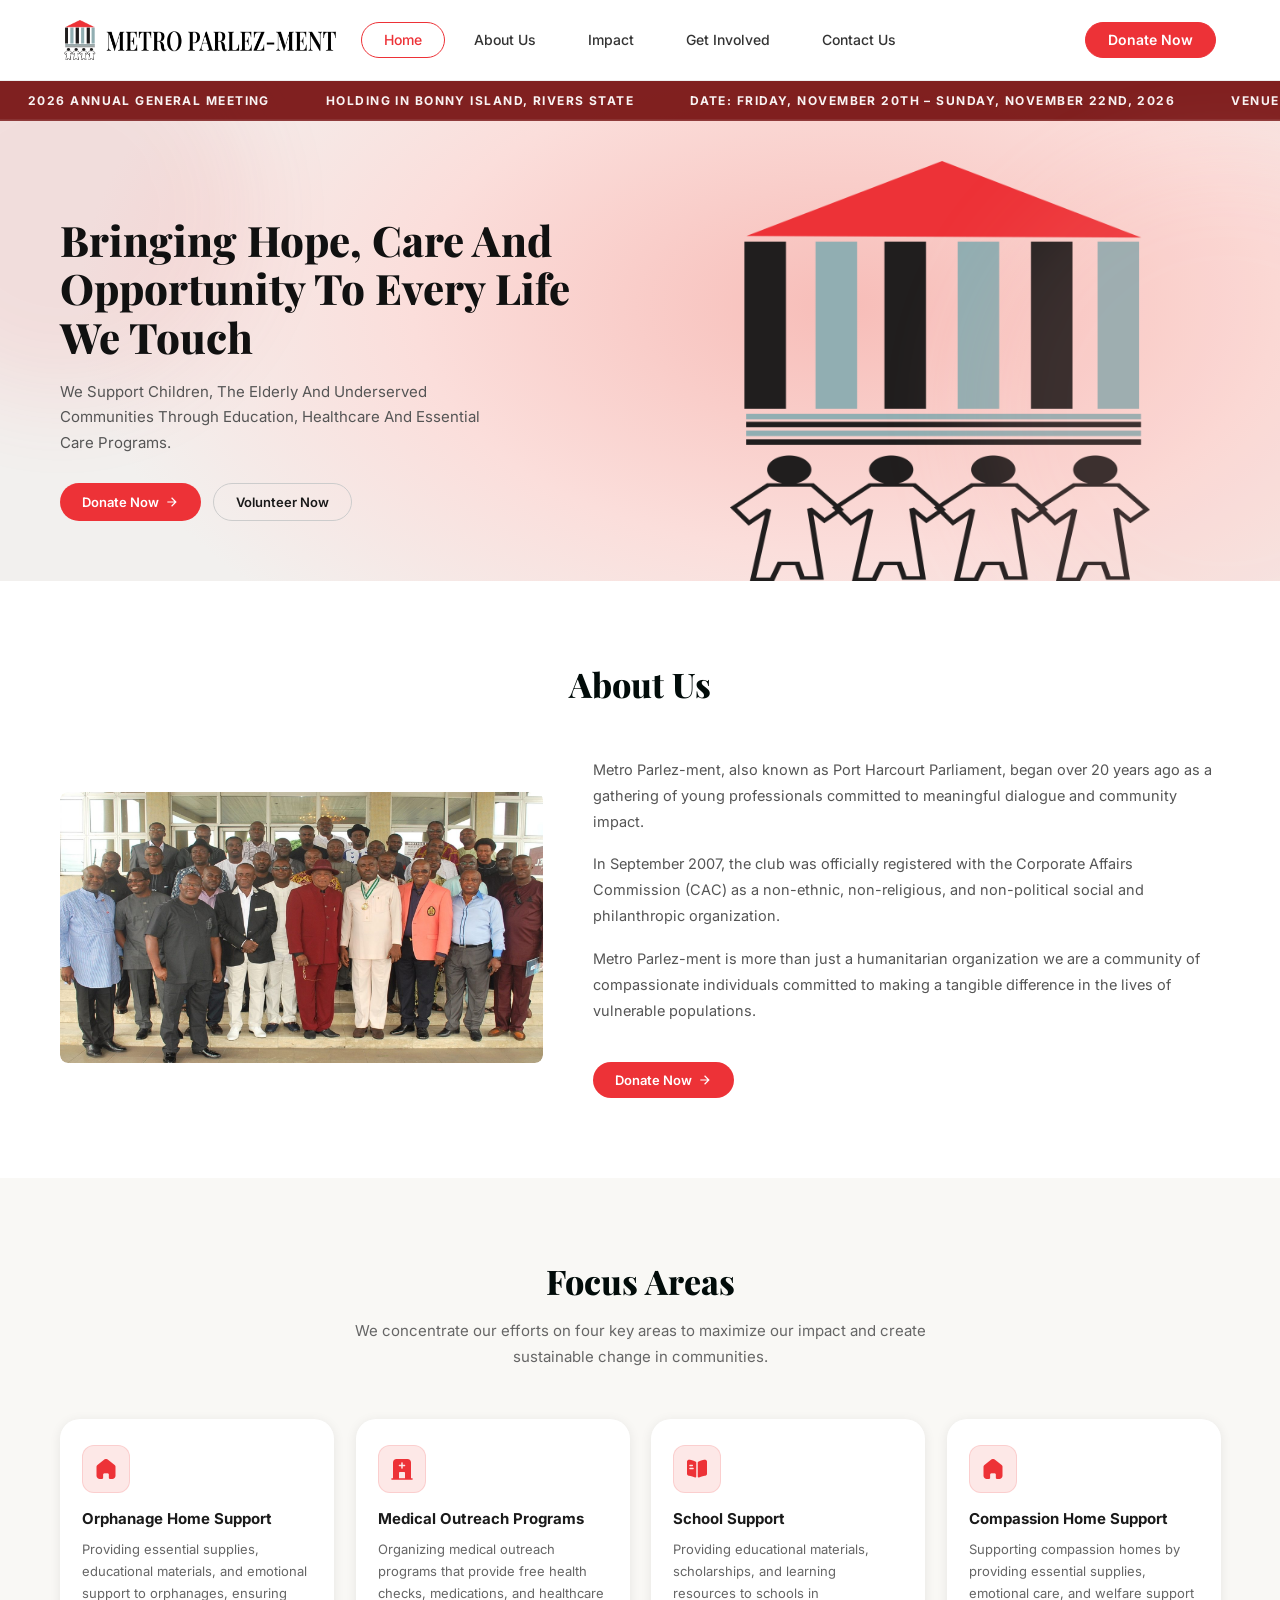
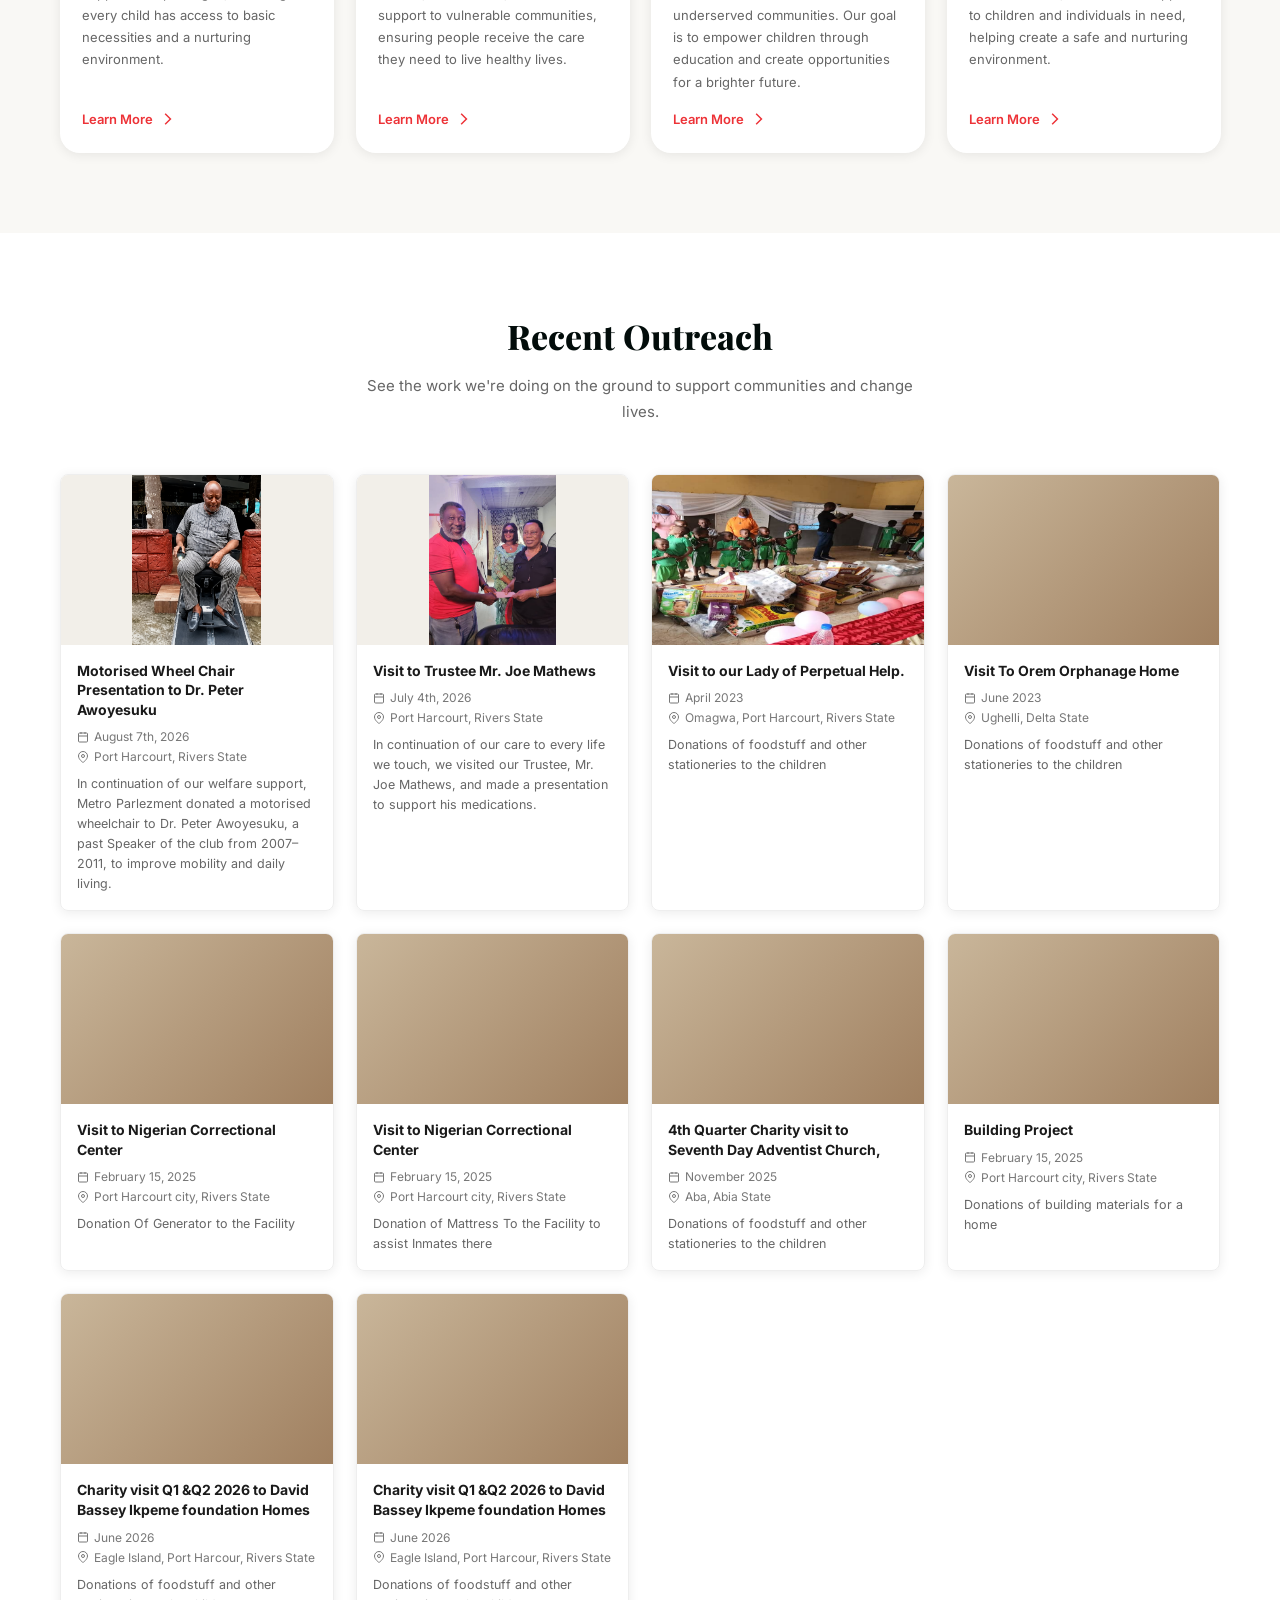
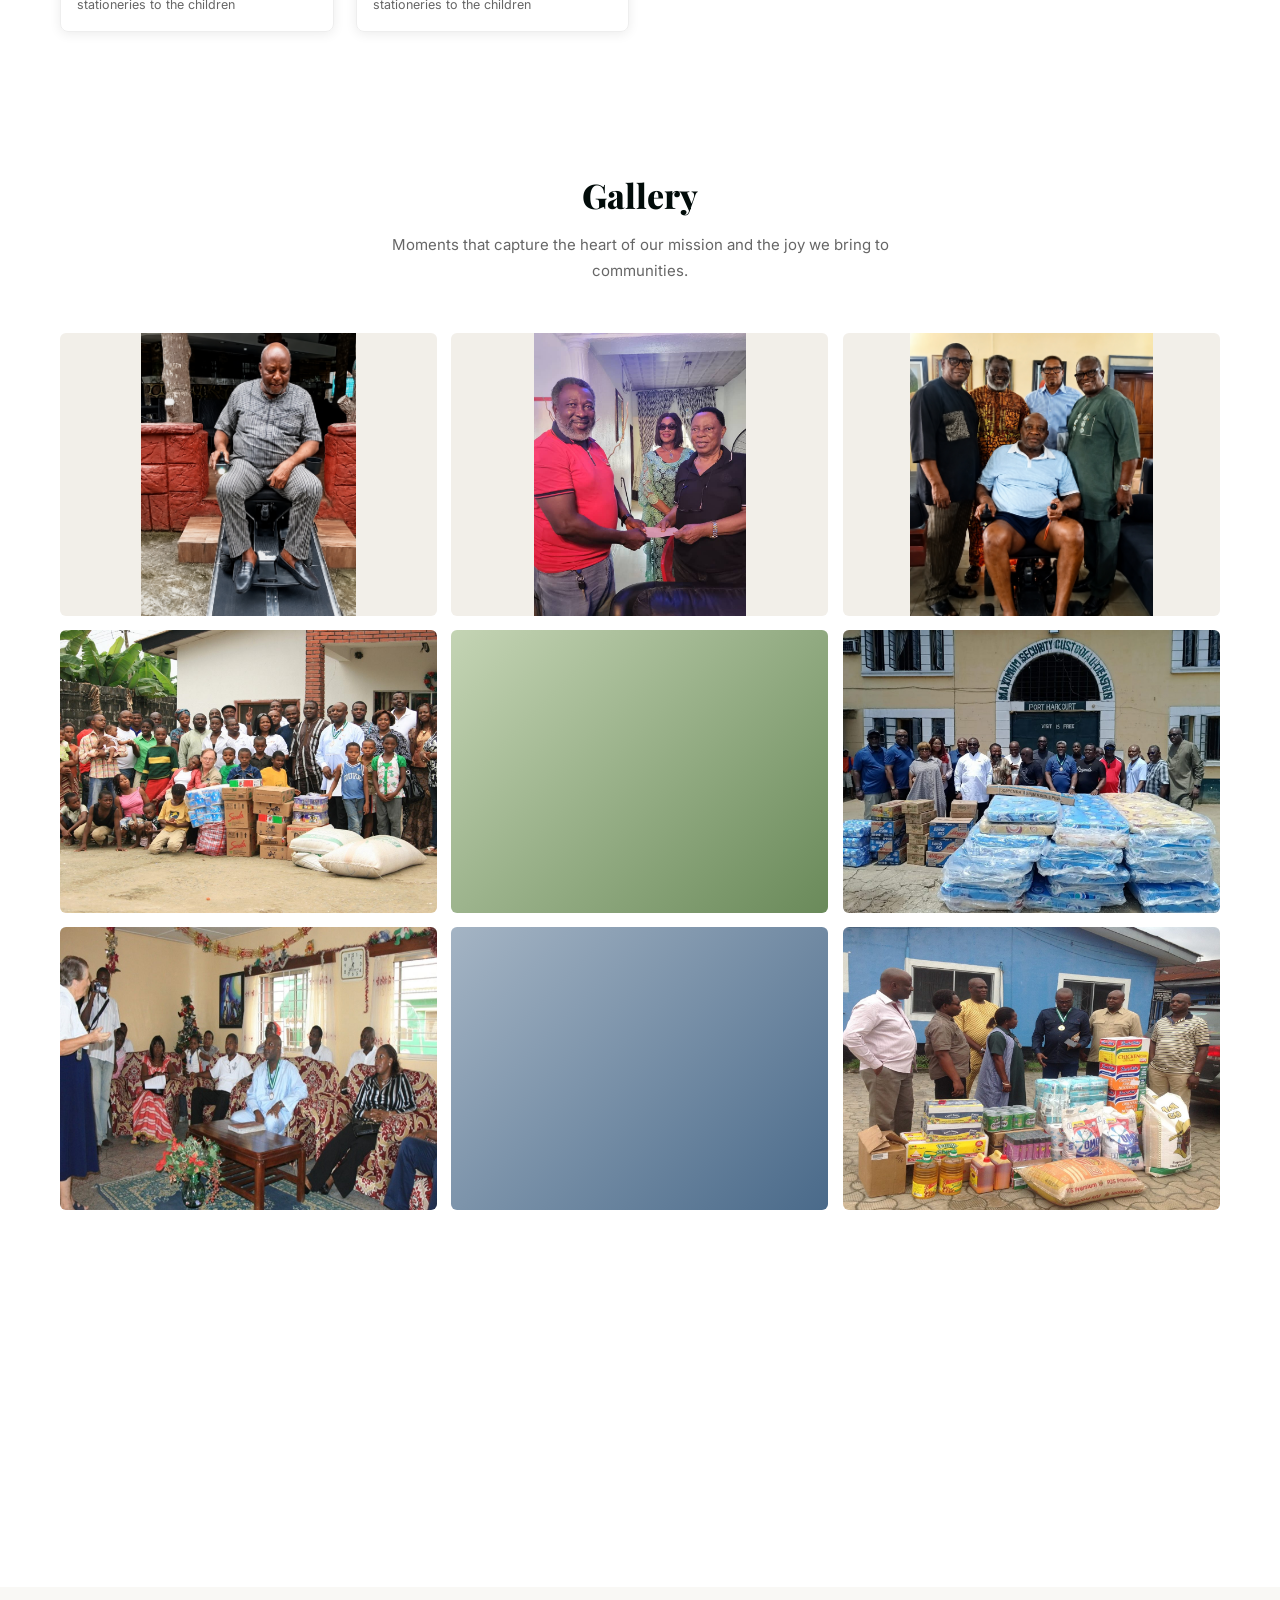
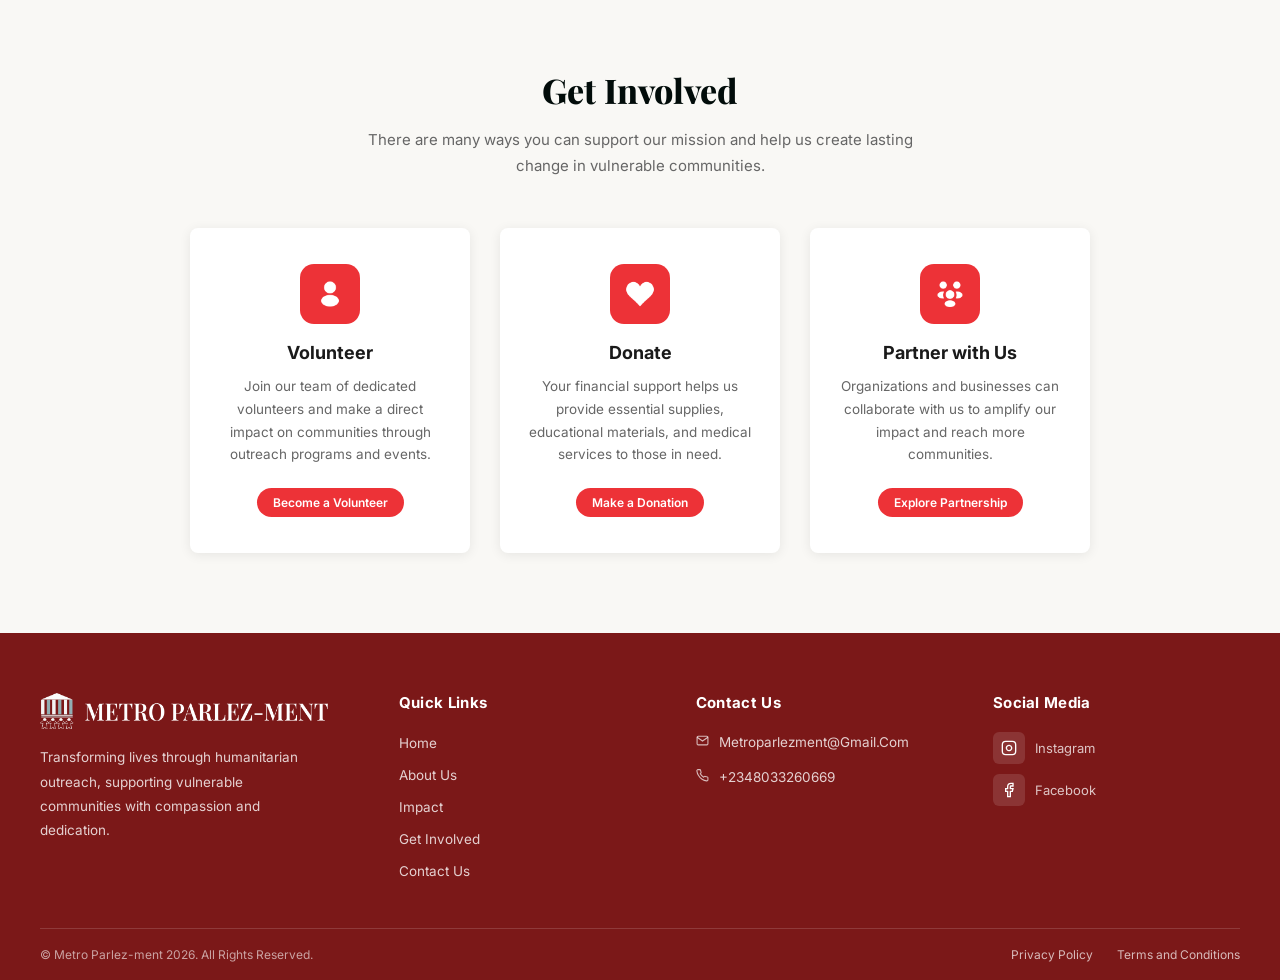
==== commit 95478935: "Update 2026 AGM dates Co-authored-by: Copilot <223556219+Copilot@users.noreply.github.com>" ====
--- a/index.html
+++ b/index.html
@@ -957,7 +957,7 @@
         <div class="hero-announcement-track">
           <span>2026 ANNUAL GENERAL MEETING</span>
           <span>HOLDING IN BONNY ISLAND, RIVERS STATE</span>
-          <span>DATE: FRIDAY, NOVEMBER 21ST – SUNDAY, NOVEMBER 23RD, 2026</span>
+          <span>DATE: FRIDAY, NOVEMBER 20TH – SUNDAY, NOVEMBER 22ND, 2026</span>
           <span>VENUE: PEARLS PARADISE HOTEL, BONNY</span>
           <span
             >THEME: SUSTAINING HUMANITARIAN EXCELLENCE THROUGH OUR LEGACY OF
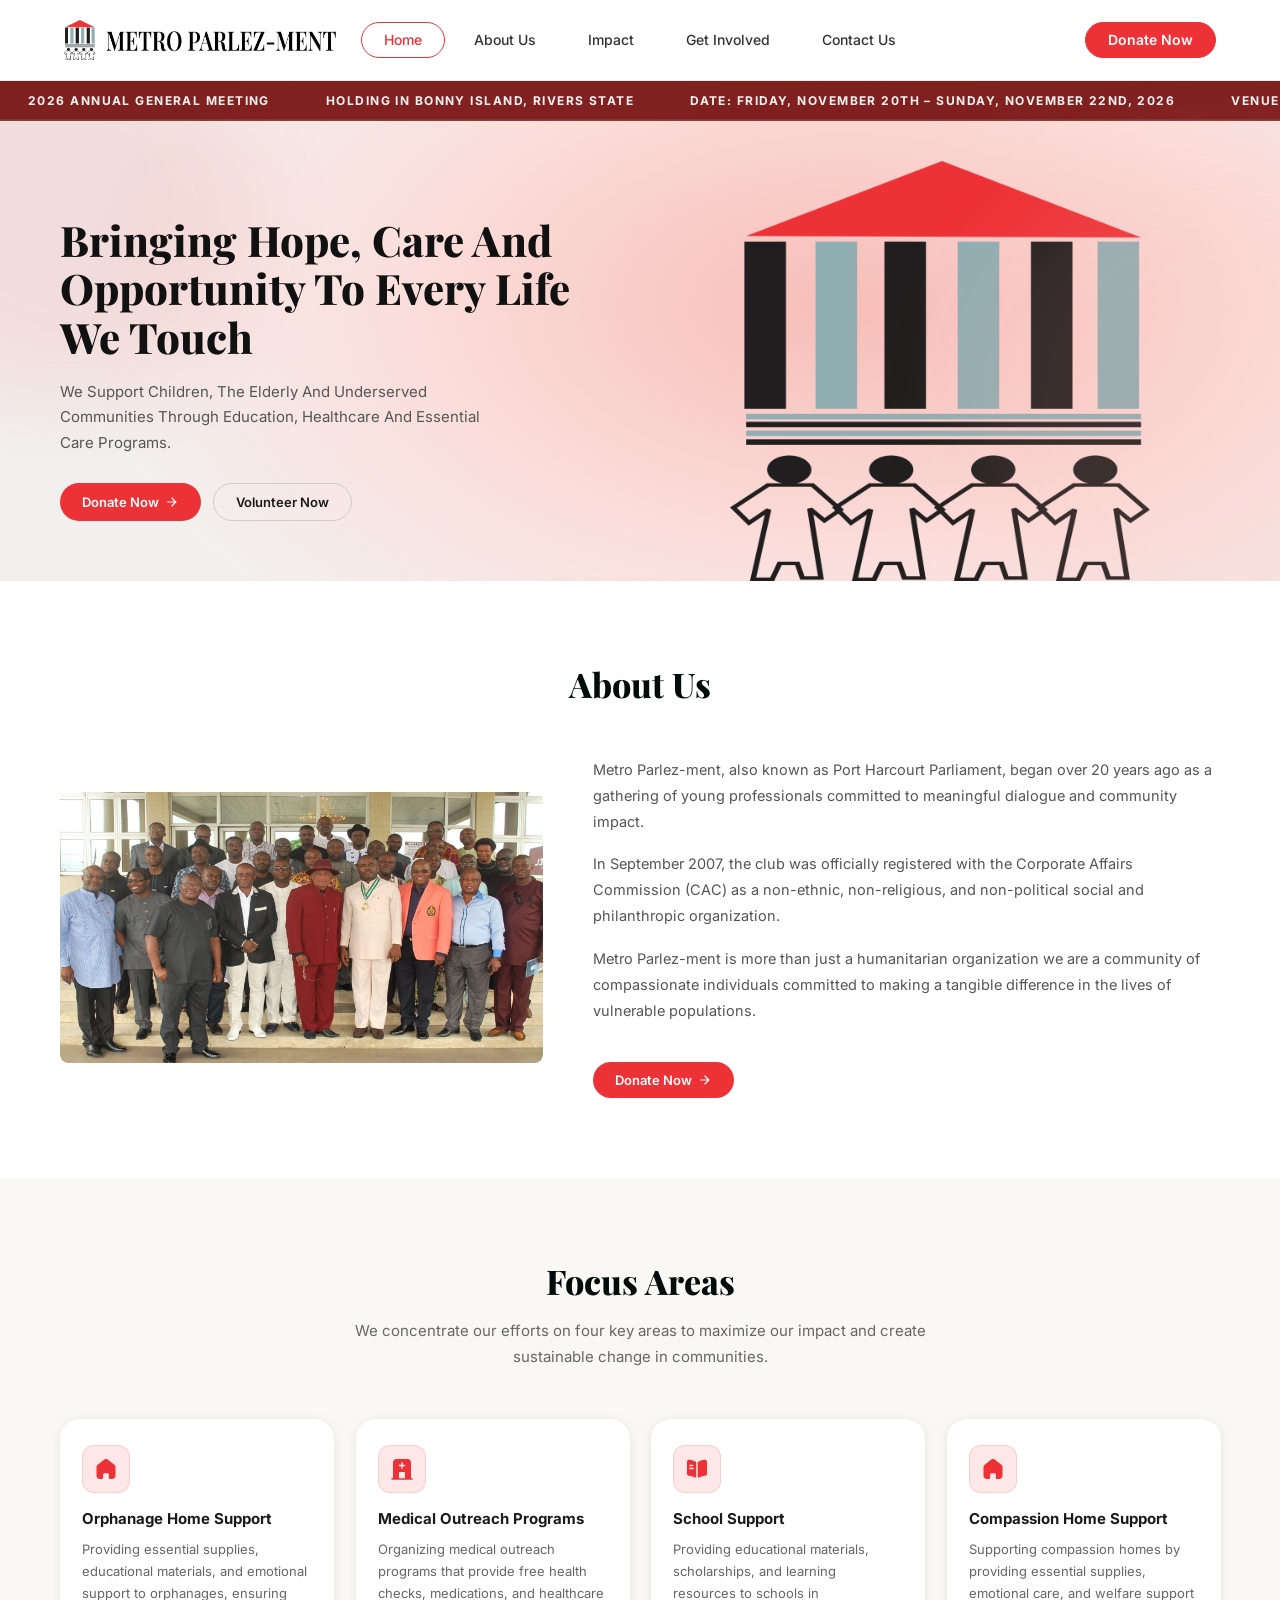
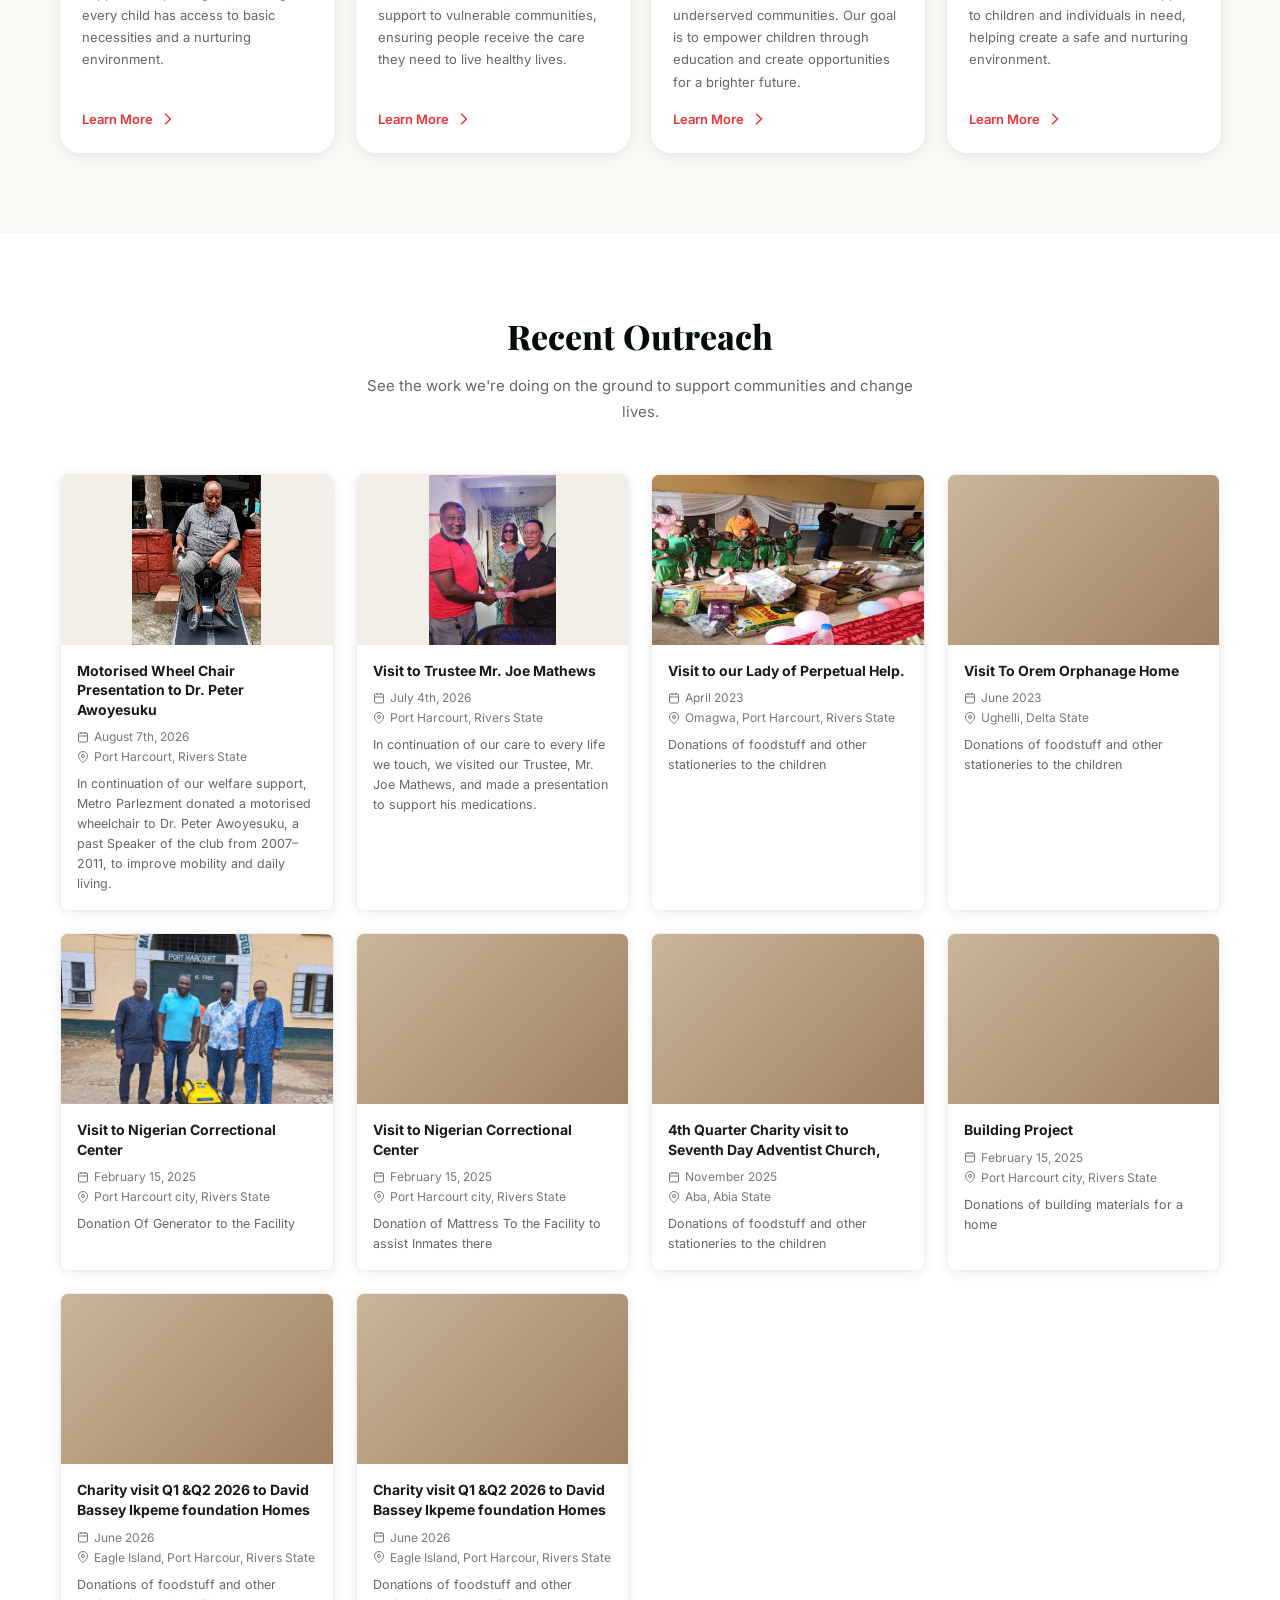
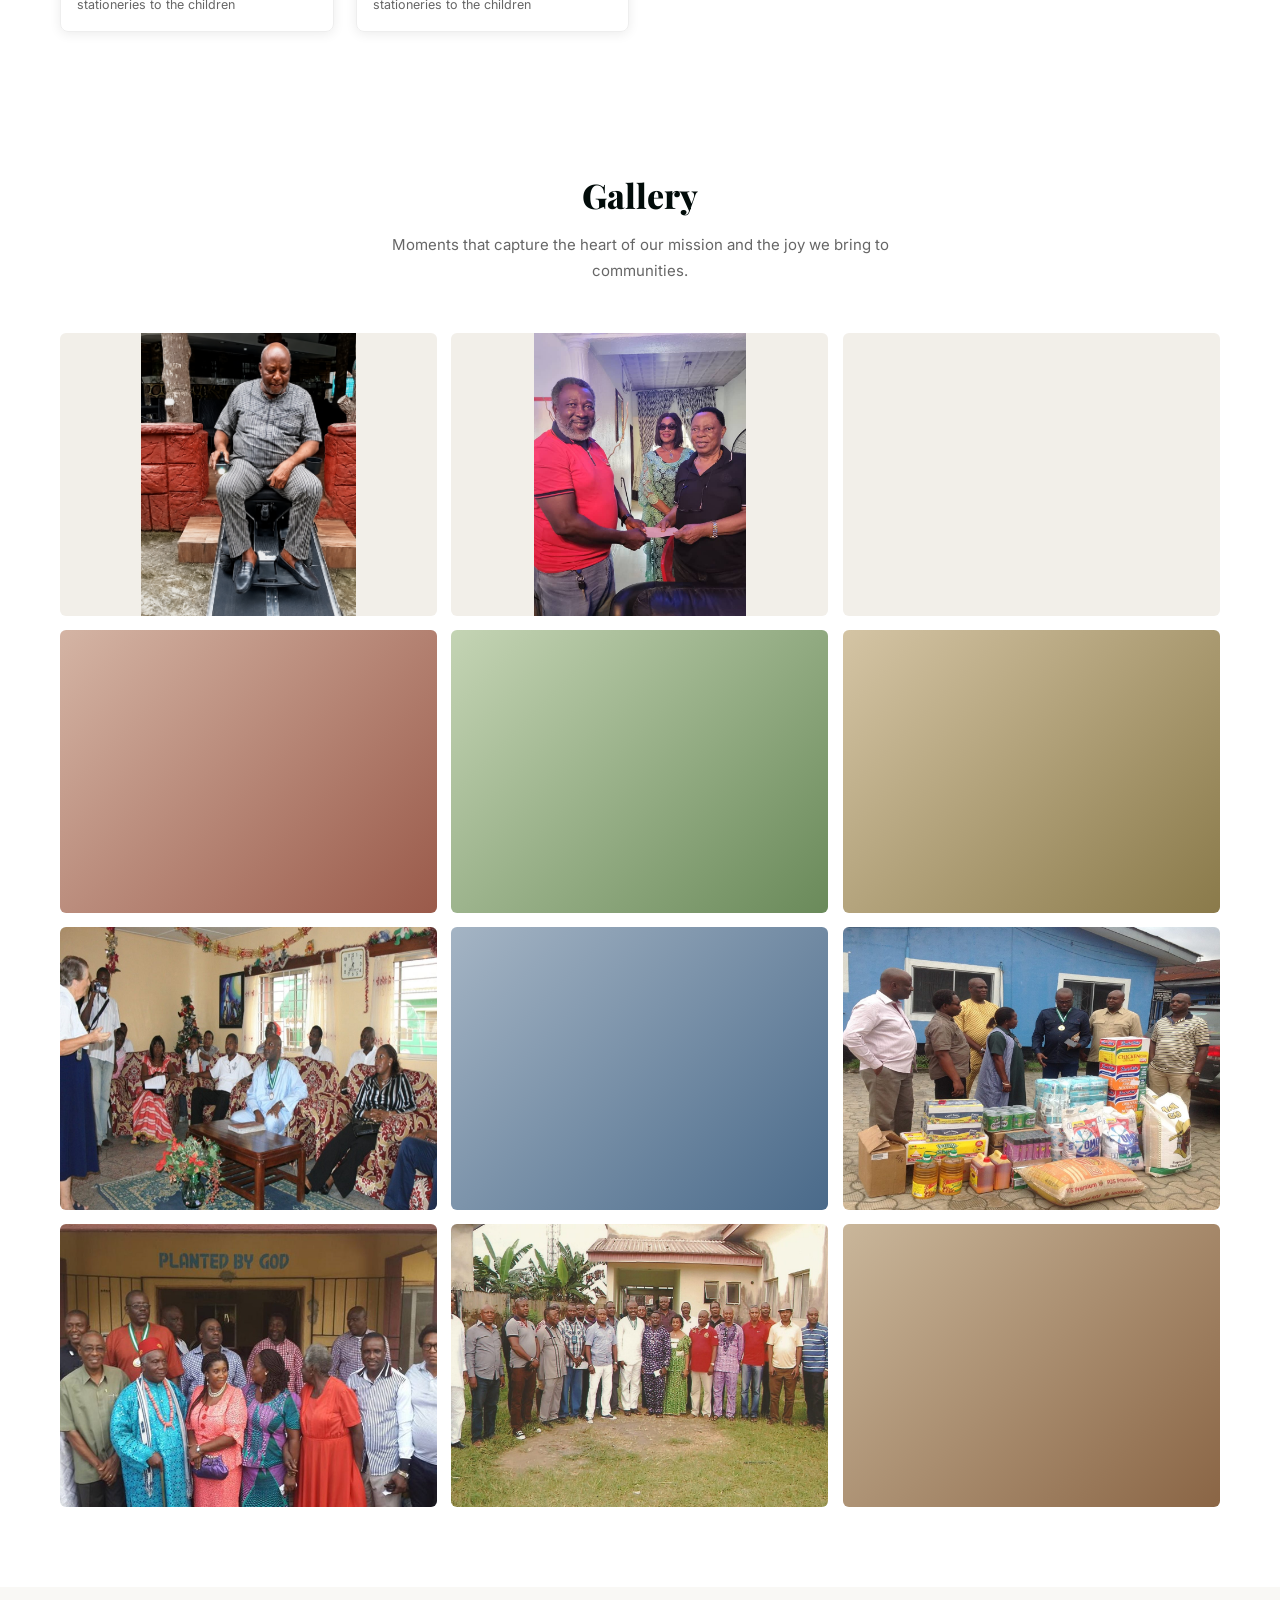
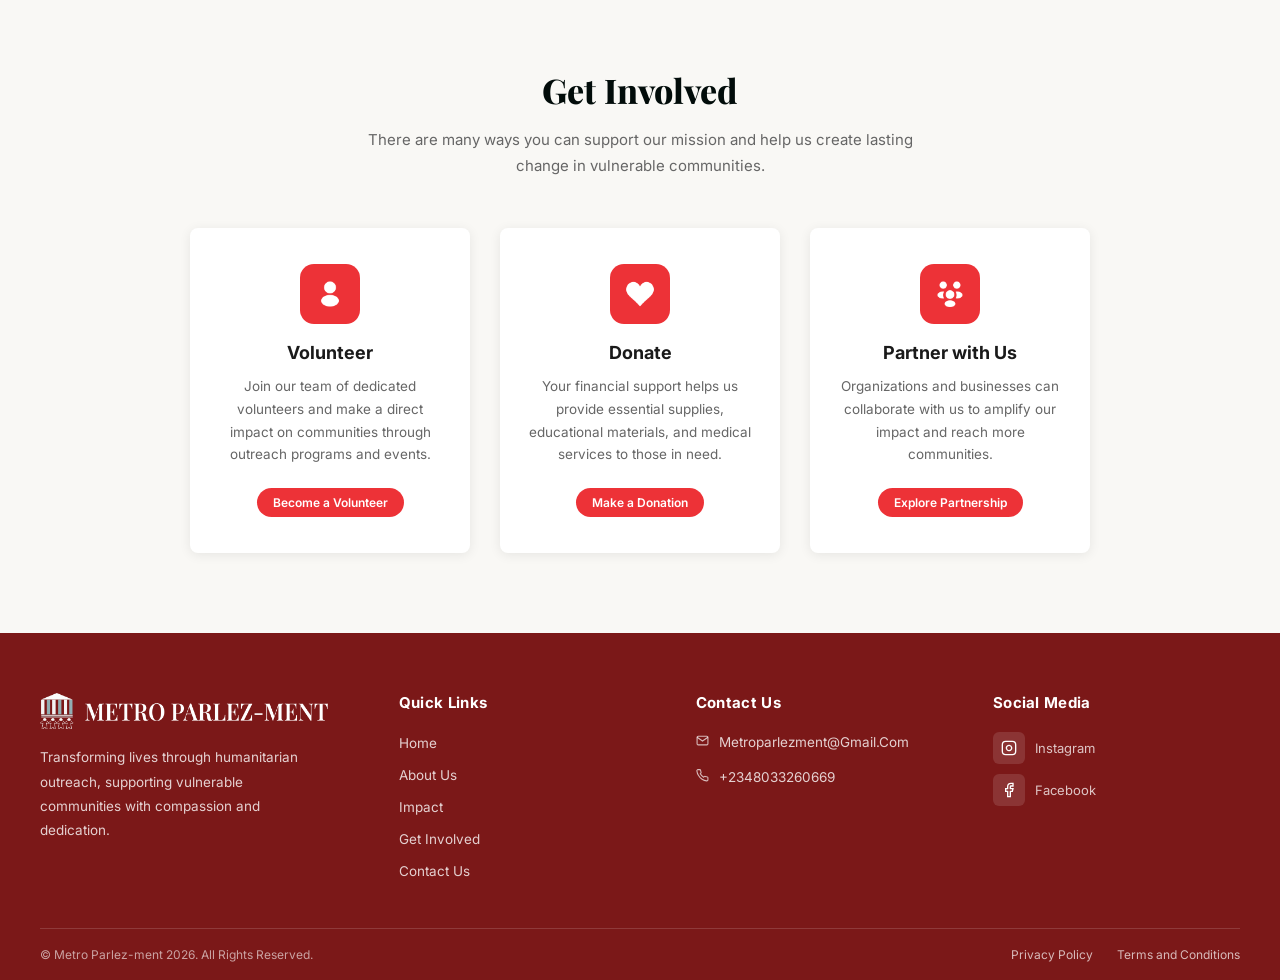
==== commit 9d4d4d3e: "Update duplicate AGM ticker date Co-authored-by: Copilot <223556219+Copilot@users.noreply.github.com" ====
--- a/index.html
+++ b/index.html
@@ -969,7 +969,7 @@
           >
           <span>2026 ANNUAL GENERAL MEETING</span>
           <span>HOLDING IN BONNY ISLAND, RIVERS STATE</span>
-          <span>DATE: FRIDAY, NOVEMBER 21ST – SUNDAY, NOVEMBER 23RD, 2026</span>
+          <span>DATE: FRIDAY, NOVEMBER 20TH – SUNDAY, NOVEMBER 22ND, 2026</span>
           <span>VENUE: PEARLS PARADISE HOTEL, BONNY</span>
           <span
             >THEME: SUSTAINING HUMANITARIAN EXCELLENCE THROUGH OUR LEGACY OF
